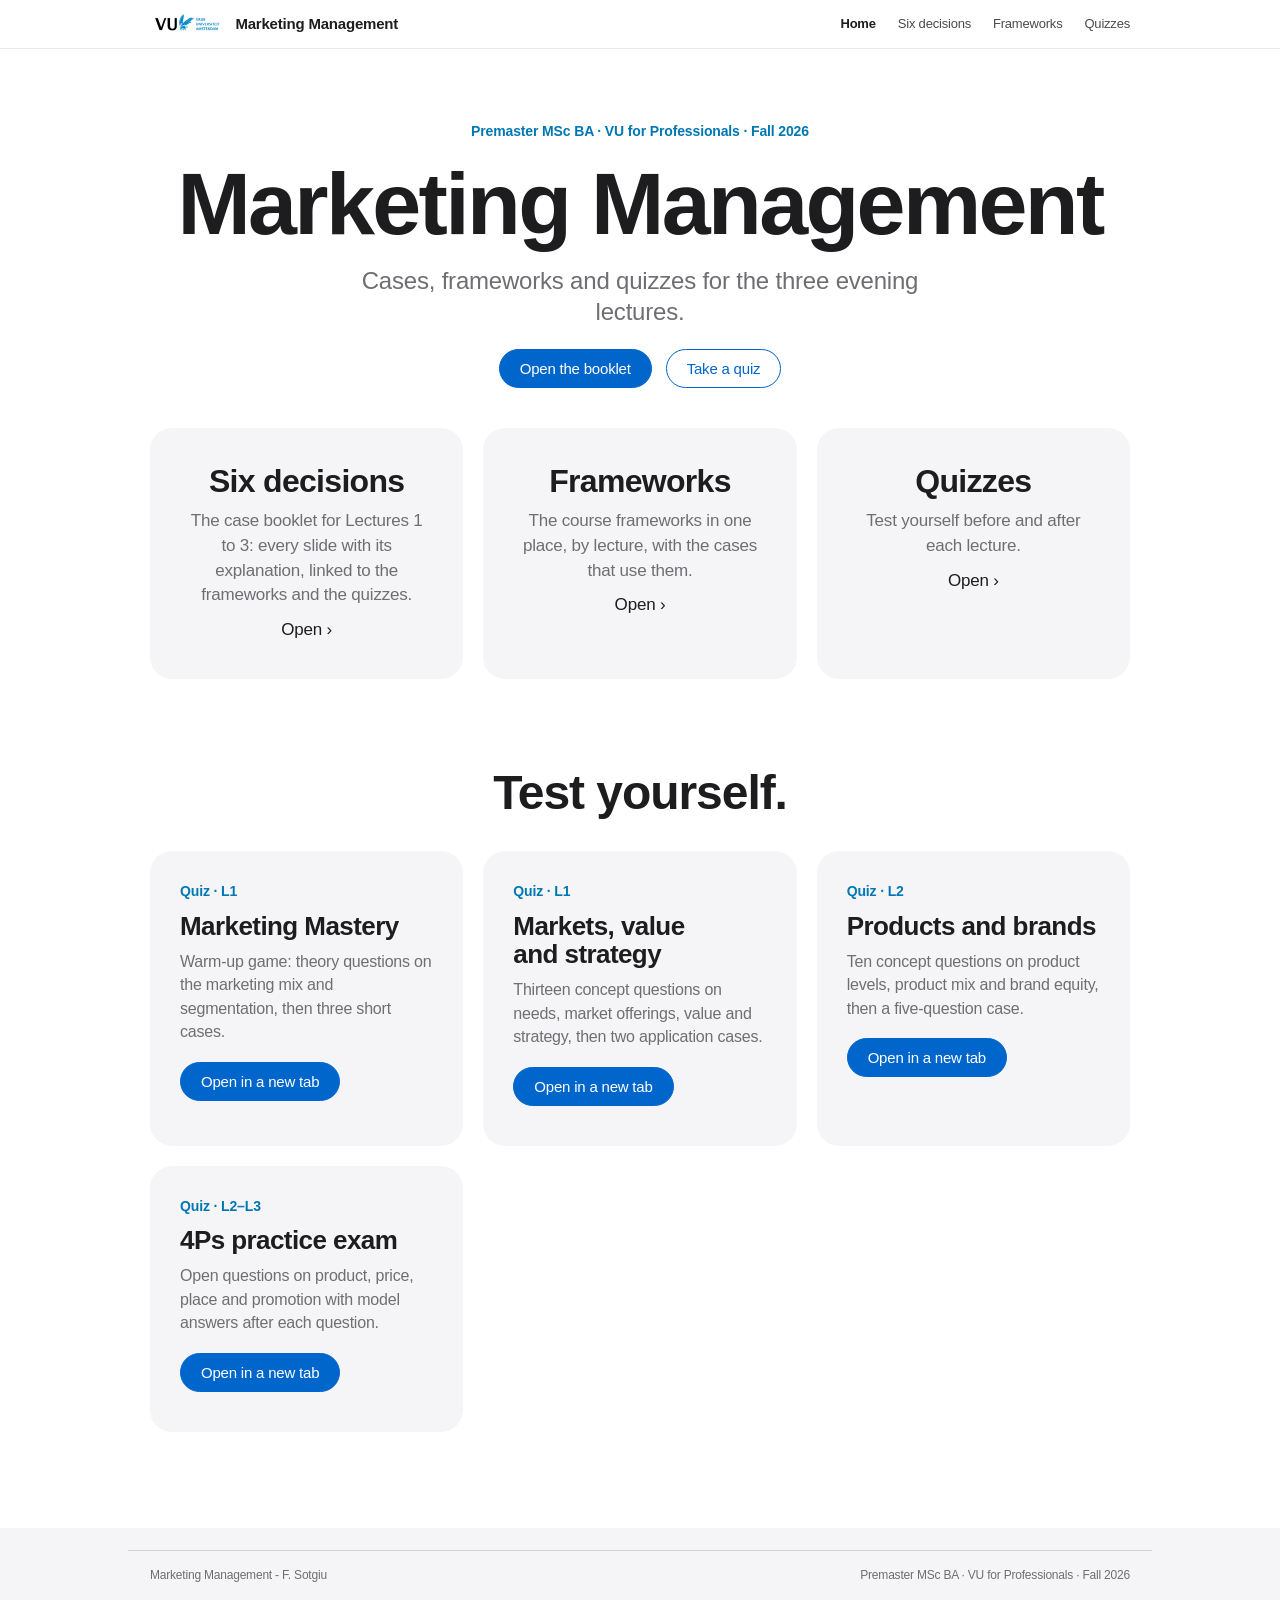
==== index.html @ 00190a72 "Add files via upload" ====
<!doctype html>
<html lang="en">
<head>
<title>Marketing Management</title>
<meta charset="utf-8">
<meta name="robots" content="noindex, nofollow">
<meta name="viewport" content="width=device-width, initial-scale=1, viewport-fit=cover">
<link rel="stylesheet" href="site.css">
</head>
<body>
<div id="site-header"></div>
<main class="wrap">
  <section class="home-hero">
    <span class="label" id="cohort"></span>
    <h1>Marketing Management</h1>
    <p>Cases, frameworks and quizzes for the three evening lectures.</p>
    <div class="home-cta">
      <a class="btn primary" href="six-decisions.html">Open the booklet</a>
      <a class="btn" href="quizzes.html">Take a quiz</a>
    </div>
  </section>
  <section class="page-list" id="page-list"></section>
  <section>
    <h2 class="section-title">Test yourself.</h2>
    <div class="quiz-grid" id="home-quizzes"></div>
  </section>
</main>
<div id="site-footer"></div>
<script src="site.js"></script>
<script>
  (function () {
    const S = window.SITE;
    document.getElementById("cohort").textContent = S.cohort;
    document.getElementById("page-list").innerHTML = S.pages.filter((p) => p.href !== "./").map((p) =>
      '<a class="page-link" href="' + p.href + '"><h2>' + S.esc(p.label) + '</h2><p>' + S.esc(p.desc) + '</p><span class="more">Open</span></a>').join("");
    document.getElementById("home-quizzes").innerHTML = S.quizzes.map((q) => S.quizCard(q)).join("");
  })();
</script>
</body>
</html>
---- site.css ----
/* Layout: product-page style. White ground, light grey tiles, large centred headlines in the system
   San Francisco face, pill buttons, a frosted top bar and a horizontal section bar for the booklet.
   Deliberately single theme (white), as requested. */
:root {
  --bg: #ffffff;
  --tile: #f5f5f7;
  --ink: #1d1d1f;
  --muted: #6e6e73;
  --line: #d2d2d7;
  --link: #0066cc;
  --vu: #0077b3;
  --on-vu: #ffffff;
  --note: #fff8e5;
  --note-ink: #6b4e00;
  --font: -apple-system, BlinkMacSystemFont, "SF Pro Text", "SF Pro Display", "Helvetica Neue", Helvetica, Arial, sans-serif;
  --mono: ui-monospace, "SF Mono", Menlo, monospace;
  --measure: 68ch;
  color-scheme: light;
}

* { box-sizing: border-box; }
html { scroll-behavior: smooth; scroll-padding-top: 108px; }
@media (prefers-reduced-motion: reduce) { html { scroll-behavior: auto; } }
body {
  margin: 0; background: var(--bg); color: var(--ink);
  font-family: var(--font); font-size: 17px; line-height: 1.47; letter-spacing: -0.012em;
  -webkit-font-smoothing: antialiased;
}
img { max-width: 100%; }
a { color: var(--link); text-decoration: none; }
a:hover { text-decoration: underline; }
:focus-visible { outline: 2px solid var(--link); outline-offset: 2px; border-radius: 4px; }
h1, h2, h3 { font-weight: 600; letter-spacing: -0.022em; line-height: 1.08; text-wrap: balance; margin: 0; }
.label { font-size: 14px; font-weight: 600; color: var(--muted); letter-spacing: -0.01em; }
.wrap { max-width: 1024px; margin: 0 auto; padding-inline: 22px; }

/* Global bar */
.site-header {
  position: sticky; top: env(safe-area-inset-top, 0px); z-index: 20;
  background: rgba(255, 255, 255, 0.8); backdrop-filter: saturate(180%) blur(20px); -webkit-backdrop-filter: saturate(180%) blur(20px);
  border-bottom: 1px solid rgba(0, 0, 0, 0.08);
}
.site-header .wrap { display: flex; align-items: center; gap: 24px; height: 48px; }
.brand { display: flex; align-items: center; gap: 10px; color: var(--ink); }
.brand:hover { text-decoration: none; }
.brand img { height: 22px; width: auto; }
.brand span { font-size: 15px; font-weight: 600; }
.site-nav { display: flex; gap: 22px; margin-left: auto; overflow-x: auto; }
.site-nav a { color: var(--ink); opacity: .8; font-size: 13px; white-space: nowrap; padding: 4px 0; }
.site-nav a:hover { opacity: 1; text-decoration: none; }
.site-nav a[aria-current="page"] { opacity: 1; font-weight: 600; }
@media (max-width: 640px) { .brand span { display: none; } .site-nav { gap: 16px; } }

/* Footer */
.site-footer { background: var(--tile); margin-top: 96px; padding-block: 22px 34px; color: var(--muted); font-size: 12px; }
.site-footer .wrap { display: flex; gap: 16px; justify-content: space-between; flex-wrap: wrap; border-top: 1px solid var(--line); padding-top: 16px; }

/* Page heads: centred, large */
.page-head, .bk-head, .home-hero { text-align: center; padding-block: 72px 40px; display: grid; justify-items: center; gap: 14px; }
.page-head h1, .bk-head h1 { font-size: clamp(40px, 7vw, 64px); }
.page-head p, .bk-head p { color: var(--muted); max-width: 640px; font-size: 21px; line-height: 1.38; margin: 0; }
.home-hero h1 { font-size: clamp(48px, 9vw, 88px); letter-spacing: -0.03em; }
.home-hero p { color: var(--muted); max-width: 640px; font-size: 24px; line-height: 1.3; margin: 0; }
.home-hero .label { color: var(--vu); }

/* Buttons: pills */
.btn {
  display: inline-flex; align-items: center; justify-content: center; gap: 6px;
  font: 400 15px/1 var(--font); padding: 11px 20px; border-radius: 980px;
  border: 1px solid var(--link); background: transparent; color: var(--link); cursor: pointer;
}
.btn:hover { text-decoration: none; background: rgba(0, 102, 204, 0.06); }
.btn.primary { background: var(--link); color: #fff; }
.btn.primary:hover { background: #0077ed; }
.more { font-size: 17px; }
.more::after { content: " ›"; }

/* Citations */
sup.cite { font-size: .68em; line-height: 0; margin-left: 1px; }
sup.cite a { font-family: var(--mono); }
.sources { max-width: var(--measure); margin: 64px auto 0; }
.sources h2 { font-size: 24px; }
.sources ol { padding-left: 1.4em; margin: 14px 0 0; display: grid; gap: 8px; font-size: 14px; color: var(--muted); }
.sources li:target { color: var(--ink); background: #e8f2fc; border-radius: 6px; }

/* Tiles */
.tile { background: var(--tile); border-radius: 22px; padding: 32px; min-width: 0; display: grid; gap: 10px; align-content: start; }
.quiz-grid { display: grid; grid-template-columns: repeat(auto-fit, minmax(270px, 1fr)); gap: 20px; }
.quiz-card { background: var(--tile); border-radius: 22px; padding: 30px; display: grid; gap: 10px; align-content: start; min-width: 0; }
.quiz-card .label { color: var(--vu); }
.quiz-card h3 { font-size: 26px; }
.quiz-card p { margin: 0; color: var(--muted); font-size: 16px; }
.quiz-card .actions { display: flex; gap: 10px; flex-wrap: wrap; margin-top: 8px; }
.quiz-frame { width: 100%; height: 760px; border: 0; border-radius: 14px; background: #fff; margin-top: 12px; box-shadow: 0 0 0 1px var(--line); }
.embed-note { font-size: 14px; color: var(--muted); }

/* Home */
.home-cta { display: flex; gap: 14px; flex-wrap: wrap; justify-content: center; margin-top: 8px; }
.page-list { display: grid; grid-template-columns: repeat(auto-fit, minmax(280px, 1fr)); gap: 20px; }
.page-link { background: var(--tile); border-radius: 22px; padding: 36px 32px; display: grid; gap: 10px; align-content: start; color: var(--ink); min-width: 0; text-align: center; justify-items: center; }
.page-link:hover { text-decoration: none; }
.page-link:hover .more { text-decoration: underline; }
.page-link h2 { font-size: 32px; }
.page-link p { margin: 0; color: var(--muted); }
.section-title { text-align: center; font-size: clamp(32px, 5vw, 48px); margin: 88px 0 32px; }

/* Frameworks page */
.fw-lecture { margin-top: 56px; }
.fw-lecture > h2 { font-size: 32px; text-align: center; margin-bottom: 24px; }
.fw-list { display: grid; grid-template-columns: repeat(auto-fit, minmax(300px, 1fr)); gap: 20px; }
.fw-item { background: var(--tile); border-radius: 22px; padding: 30px; display: grid; gap: 10px; align-content: start; min-width: 0; scroll-margin-top: 80px; }
.fw-item:target { box-shadow: 0 0 0 2px var(--link); }
.fw-item .label { color: var(--vu); }
.fw-item h3 { font-size: 24px; }
.fw-item p { margin: 0; }
.fw-meta { display: flex; gap: 14px; flex-wrap: wrap; font-size: 14px; color: var(--muted); margin-top: 6px; }

/* ---------- Booklet ---------- */
.booklet { display: block; }
.toc {
  position: sticky; top: calc(48px + env(safe-area-inset-top, 0px)); z-index: 15;
  background: rgba(255, 255, 255, 0.86); backdrop-filter: saturate(180%) blur(20px); -webkit-backdrop-filter: saturate(180%) blur(20px);
  border-bottom: 1px solid rgba(0, 0, 0, 0.08);
}
.toc .wrap { display: flex; align-items: center; gap: 16px; height: 52px; }
.toc .toc-title { font-size: 19px; font-weight: 600; white-space: nowrap; }
.toc ol { list-style: none; margin: 0 0 0 auto; padding: 0; display: flex; gap: 4px; overflow-x: auto; scrollbar-width: none; }
.toc ol::-webkit-scrollbar { display: none; }
.toc ol a { display: block; white-space: nowrap; font-size: 13px; color: var(--ink); opacity: .8; padding: 6px 12px; border-radius: 980px; }
.toc ol a .n { display: none; }
.toc ol a:hover { opacity: 1; text-decoration: none; background: var(--tile); }
.toc ol a.active { opacity: 1; background: var(--ink); color: #fff; }
@media (max-width: 760px) { .toc .toc-title { display: none; } .toc ol { margin-left: 0; } }

.bk-actions { display: flex; gap: 14px; flex-wrap: wrap; justify-content: center; margin-top: 10px; }
.part { padding-top: 64px; }
.part-head { text-align: center; display: grid; gap: 8px; justify-items: center; margin-bottom: 12px; }
.part-head .label { color: var(--vu); }
.part-head h2 { font-size: clamp(34px, 5.4vw, 56px); }

.slide-block { display: grid; gap: 22px; justify-items: center; padding-block: 44px; }
.slide-no { width: 100%; max-width: 900px; display: flex; justify-content: space-between; align-items: center; }
.slide-no a { color: var(--muted); }
.speech { max-width: var(--measure); width: 100%; font-size: 19px; line-height: 1.55; margin: 0; color: #333336; }
.speech p { margin: 0; }

/* The slide frame: a projected VU slide */
.slide {
  --s-blue: #0077b3; --s-ink: #1d1d1f; --s-muted: #6e6e73;
  container-type: inline-size; position: relative; width: 100%; max-width: 900px; aspect-ratio: 16 / 9;
  background: #fff; color: var(--s-ink); border-radius: 18px; overflow: hidden;
  box-shadow: 0 0 0 1px rgba(0,0,0,.06), 0 20px 50px -20px rgba(0,0,0,.25);
}
.slide .s-inner { position: absolute; inset: 8cqw 6cqw 7cqw; display: flex; flex-direction: column; gap: 3cqw; min-width: 0; }
.slide .s-logo { position: absolute; top: 2.6cqw; left: 6cqw; height: 3.4cqw; width: auto; }
.slide .s-foot { position: absolute; left: 6cqw; right: 6cqw; bottom: 2.4cqw; display: flex; gap: 3cqw; font-size: 1.4cqw; color: var(--s-muted); }
.slide .s-foot span:last-child { margin-left: auto; }
.slide h3 { font-weight: 700; font-size: 3.8cqw; color: var(--s-ink); letter-spacing: -0.02em; }
.slide ul { margin: 0; padding-left: 3cqw; display: grid; gap: 1.6cqw; font-size: 2.8cqw; line-height: 1.3; }
.slide ul li::marker { color: var(--s-blue); }
.slide.k-quote, .slide.k-cover { background: var(--s-blue); color: #fff; }
.slide.k-quote .s-inner, .slide.k-cover .s-inner { justify-content: center; gap: 1.6cqw; }
.slide.k-quote .q-head { font-size: 5.2cqw; font-weight: 700; line-height: 1.08; letter-spacing: -0.025em; }
.slide.k-quote .q-line { font-size: 3.2cqw; line-height: 1.3; }
.slide.k-quote .q-line.big { font-size: 4.6cqw; font-weight: 600; letter-spacing: -0.02em; }
.slide.k-cover .c-title { font-size: 7.4cqw; line-height: 1.02; font-weight: 700; letter-spacing: -0.03em; }
.slide.k-cover .c-sub { font-size: 2.4cqw; line-height: 1.45; opacity: .9; white-space: pre-line; }
.slide.k-cover .s-logo, .slide.k-quote .s-logo { background: #fff; padding: .4cqw .8cqw; border-radius: .6cqw; height: 4cqw; }
.slide .cols { display: grid; grid-template-columns: repeat(3, minmax(0, 1fr)); gap: 3cqw; }
.slide .col h4 { margin: 0 0 1cqw; font-size: 2.7cqw; color: var(--s-blue); font-weight: 600; line-height: 1.2; }
.slide .col h4 a { color: inherit; }
.slide .col h4 a:hover { text-decoration: underline; }
.slide .col h4 .lec { display: block; font-size: 1.6cqw; font-weight: 600; color: var(--s-muted); margin-bottom: .3cqw; }
.slide .col p { margin: 0; font-size: 2.2cqw; line-height: 1.35; }
.slide.has-side .s-inner { right: 44cqw; }
.slide .s-side { position: absolute; top: 8cqw; right: 6cqw; bottom: 7cqw; width: 35cqw; object-fit: cover; border-radius: 1cqw; }
.slide .s-full { position: absolute; inset: 0; width: 100%; height: 100%; object-fit: contain; background: #fff; }

/* Case extras */
.case-extra { display: grid; grid-template-columns: repeat(auto-fit, minmax(280px, 1fr)); gap: 20px; padding-block: 8px 24px; }
.extra { background: var(--tile); border-radius: 22px; padding: 30px; display: grid; gap: 10px; align-content: start; min-width: 0; }
.extra .label { color: var(--vu); }
.extra p { margin: 0; font-size: 16px; }
.case-nav { display: flex; justify-content: space-between; gap: 12px; flex-wrap: wrap; font-size: 17px; padding-block: 8px 24px; border-bottom: 1px solid var(--line); }

/* Edit mode */
.edit-bar { display: none; position: fixed; left: 0; right: 0; bottom: 0; z-index: 30; background: rgba(29,29,31,.92); backdrop-filter: blur(20px); -webkit-backdrop-filter: blur(20px); color: #f5f5f7; padding: 12px 22px calc(12px + env(safe-area-inset-bottom, 0px)); }
.edit-bar .wrap { display: flex; gap: 10px; align-items: center; flex-wrap: wrap; }
.edit-bar .btn { color: #f5f5f7; border-color: rgba(245,245,247,.45); }
.edit-bar .btn:hover { background: rgba(255,255,255,.08); }
.edit-bar .status { font-size: 13px; opacity: .8; margin-right: auto; }
body.editing .edit-bar { display: block; }
body.editing [data-edit] { outline: 1px dashed rgba(0,102,204,.6); outline-offset: 2px; cursor: text; }
body.editing .slide.k-quote [data-edit], body.editing .slide.k-cover [data-edit] { outline-color: rgba(255,255,255,.75); }
.img-tools { display: none; gap: 8px; flex-wrap: wrap; align-items: center; background: var(--note); color: var(--note-ink); padding: 12px 14px; border-radius: 14px; font-size: 14px; width: 100%; max-width: 900px; }
body.editing .img-tools { display: flex; }
.img-tools .btn { padding: 8px 14px; font-size: 14px; }
.img-tools input[type="text"] { flex: 1 1 220px; min-width: 0; font: 14px var(--mono); padding: 8px 10px; border: 1px solid var(--line); border-radius: 10px; background: #fff; color: var(--ink); }
.img-tools select { font: 14px var(--font); padding: 7px 8px; border-radius: 10px; border: 1px solid var(--line); background: #fff; color: var(--ink); }
.img-tools label.btn input { display: none; }
body.editing { padding-bottom: 76px; }

.panel { position: fixed; inset: 0; z-index: 40; background: rgba(0,0,0,.4); display: grid; place-items: center; padding: 16px; }
.panel[hidden] { display: none !important; }
.panel-card { background: #fff; color: var(--ink); border-radius: 22px; width: min(760px, 100%); max-height: 90vh; overflow: auto; padding: 32px; display: grid; gap: 14px; box-shadow: 0 30px 80px -20px rgba(0,0,0,.4); }
.panel-card h2 { font-size: 28px; }
.panel-card p { margin: 0; color: var(--muted); }
.panel-card textarea { width: 100%; min-height: 260px; font: 12.5px/1.45 var(--mono); padding: 12px; border: 1px solid var(--line); border-radius: 12px; background: var(--tile); color: var(--ink); }
.panel-card .actions { display: flex; gap: 10px; flex-wrap: wrap; justify-content: flex-end; }
.note-box { background: var(--note); color: var(--note-ink); border-radius: 12px; padding: 12px 14px; font-size: 14px; }
@media (max-width: 640px) { .speech { font-size: 17px; } .slide { border-radius: 12px; } .slide-block { padding-block: 28px; } }
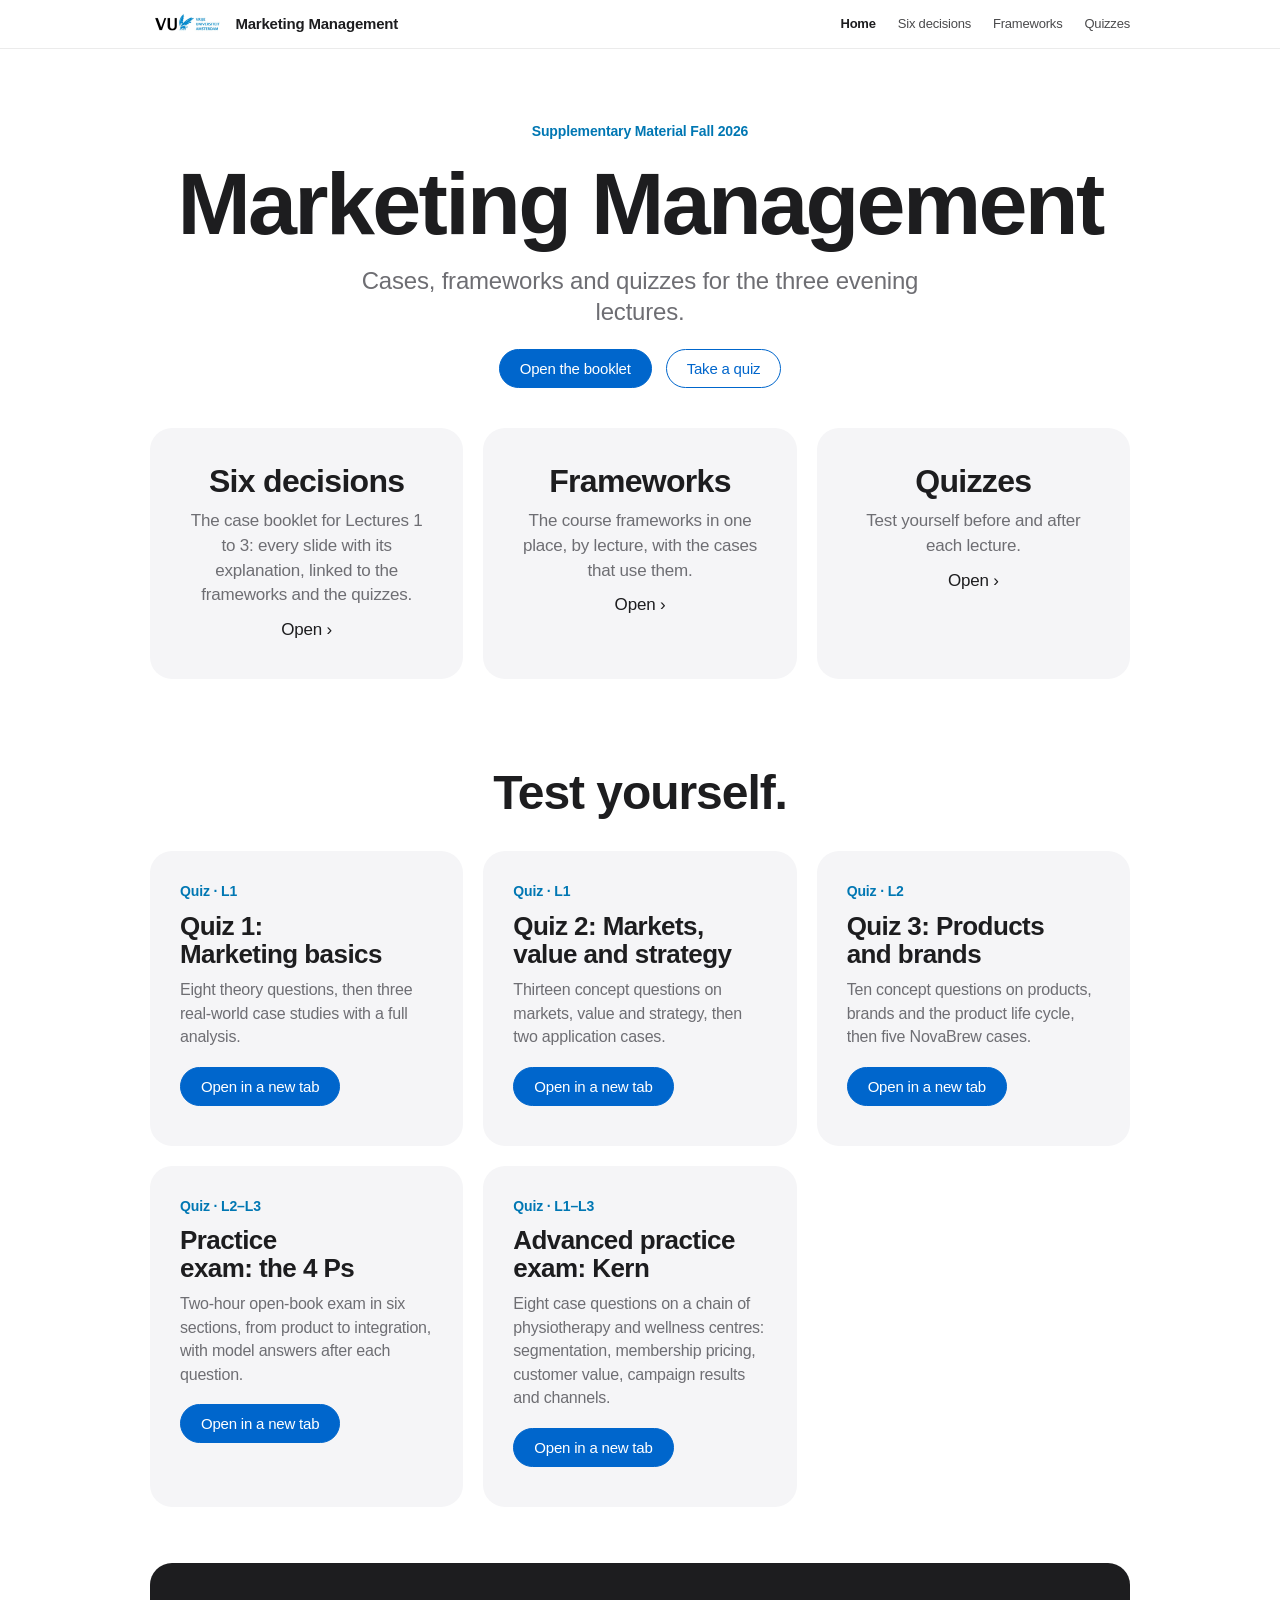
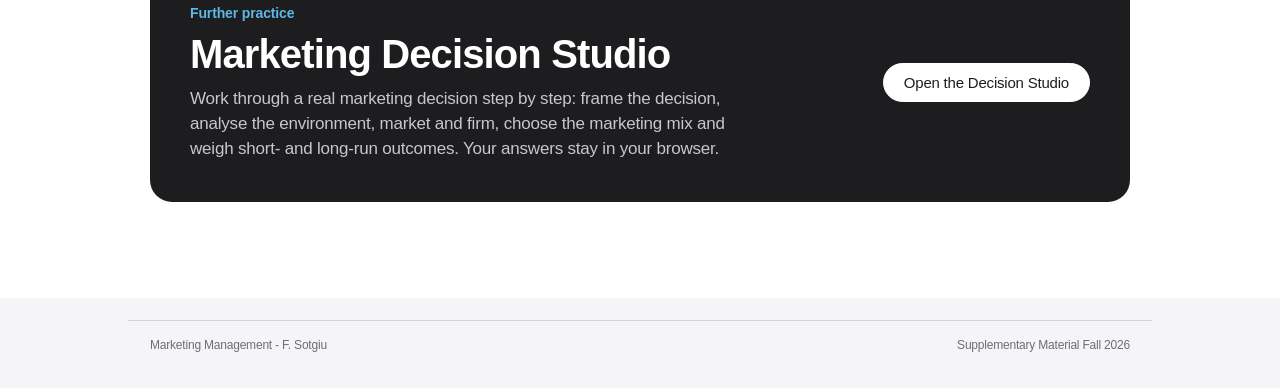
==== commit 05d4145c: "Add files via upload" ====
--- a/index.html
+++ b/index.html
@@ -23,6 +23,7 @@
   <section>
     <h2 class="section-title">Test yourself.</h2>
     <div class="quiz-grid" id="home-quizzes"></div>
+    <div id="home-practice"></div>
   </section>
 </main>
 <div id="site-footer"></div>
@@ -34,6 +35,7 @@
     document.getElementById("page-list").innerHTML = S.pages.filter((p) => p.href !== "./").map((p) =>
       '<a class="page-link" href="' + p.href + '"><h2>' + S.esc(p.label) + '</h2><p>' + S.esc(p.desc) + '</p><span class="more">Open</span></a>').join("");
     document.getElementById("home-quizzes").innerHTML = S.quizzes.map((q) => S.quizCard(q)).join("");
+    document.getElementById("home-practice").innerHTML = S.practiceBox();
   })();
 </script>
 </body>
--- a/site.css
+++ b/site.css
@@ -209,3 +209,13 @@
 .panel-card .actions { display: flex; gap: 10px; flex-wrap: wrap; justify-content: flex-end; }
 .note-box { background: var(--note); color: var(--note-ink); border-radius: 12px; padding: 12px 14px; font-size: 14px; }
 @media (max-width: 640px) { .speech { font-size: 17px; } .slide { border-radius: 12px; } .slide-block { padding-block: 28px; } }
+
+/* Further practice box */
+.practice-box { margin: 56px 0 0; background: var(--ink); color: #f5f5f7; border-radius: 22px; padding: 40px; display: flex; gap: 28px; align-items: center; justify-content: space-between; flex-wrap: wrap; }
+.practice-box .practice-text { flex: 1 1 380px; min-width: 0; display: grid; gap: 10px; }
+.practice-box .label { color: #5bb8e8; }
+.practice-box h2 { font-size: clamp(28px, 4vw, 40px); color: #fff; }
+.practice-box p { margin: 0; color: #c7c7cc; max-width: 60ch; }
+.practice-box .btn.primary { background: #fff; color: var(--ink); border-color: #fff; flex: 0 0 auto; }
+.practice-box .btn.primary:hover { background: #e8e8ed; }
+@media (max-width: 640px) { .practice-box { padding: 28px; } }
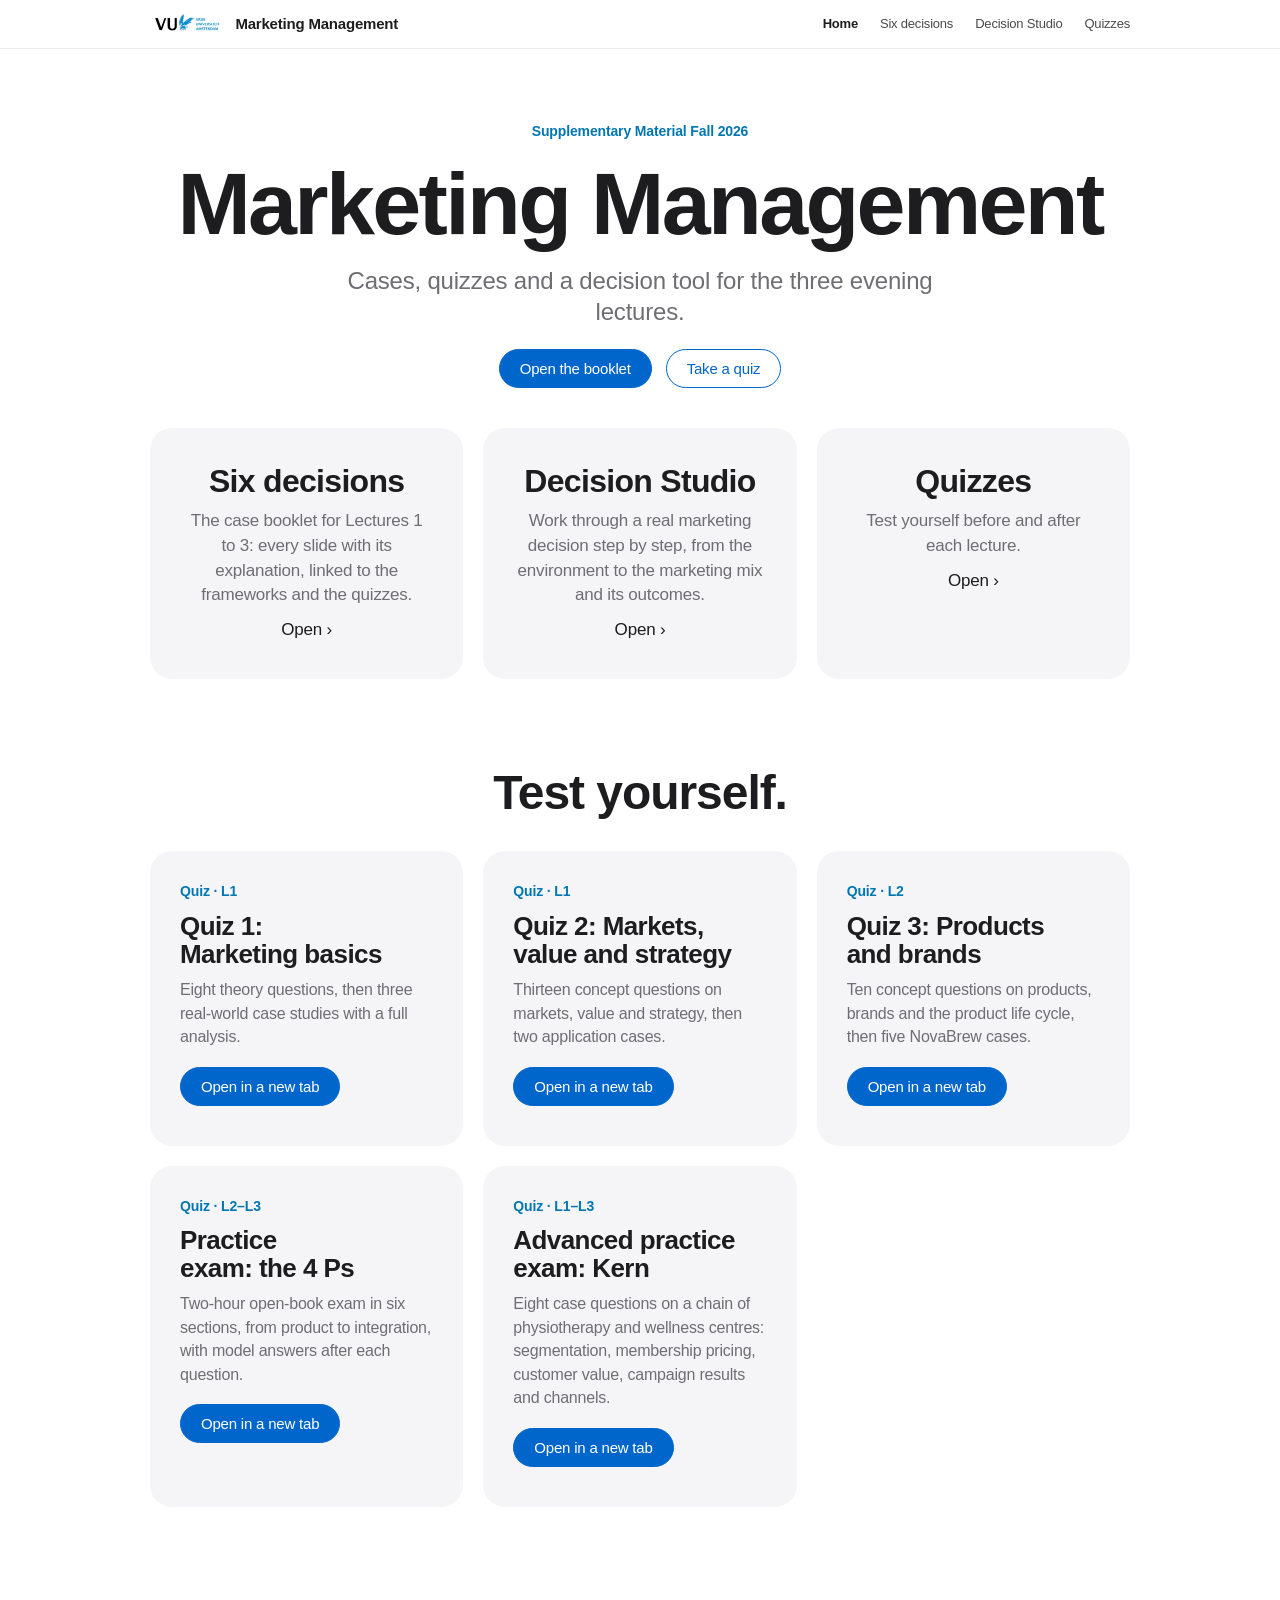
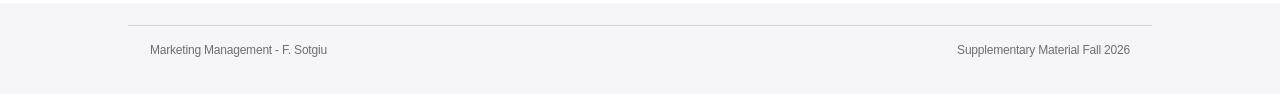
==== commit c5990f56: "Add files via upload" ====
--- a/index.html
+++ b/index.html
@@ -13,7 +13,7 @@
   <section class="home-hero">
     <span class="label" id="cohort"></span>
     <h1>Marketing Management</h1>
-    <p>Cases, frameworks and quizzes for the three evening lectures.</p>
+    <p>Cases, quizzes and a decision tool for the three evening lectures.</p>
     <div class="home-cta">
       <a class="btn primary" href="six-decisions.html">Open the booklet</a>
       <a class="btn" href="quizzes.html">Take a quiz</a>
@@ -23,7 +23,6 @@
   <section>
     <h2 class="section-title">Test yourself.</h2>
     <div class="quiz-grid" id="home-quizzes"></div>
-    <div id="home-practice"></div>
   </section>
 </main>
 <div id="site-footer"></div>
@@ -33,9 +32,8 @@
     const S = window.SITE;
     document.getElementById("cohort").textContent = S.cohort;
     document.getElementById("page-list").innerHTML = S.pages.filter((p) => p.href !== "./").map((p) =>
-      '<a class="page-link" href="' + p.href + '"><h2>' + S.esc(p.label) + '</h2><p>' + S.esc(p.desc) + '</p><span class="more">Open</span></a>').join("");
+      '<a class="page-link" href="' + p.href + '"' + (p.external ? ' target="_blank" rel="noopener"' : '') + '><h2>' + S.esc(p.label) + '</h2><p>' + S.esc(p.desc) + '</p><span class="more">Open</span></a>').join("");
     document.getElementById("home-quizzes").innerHTML = S.quizzes.map((q) => S.quizCard(q)).join("");
-    document.getElementById("home-practice").innerHTML = S.practiceBox();
   })();
 </script>
 </body>
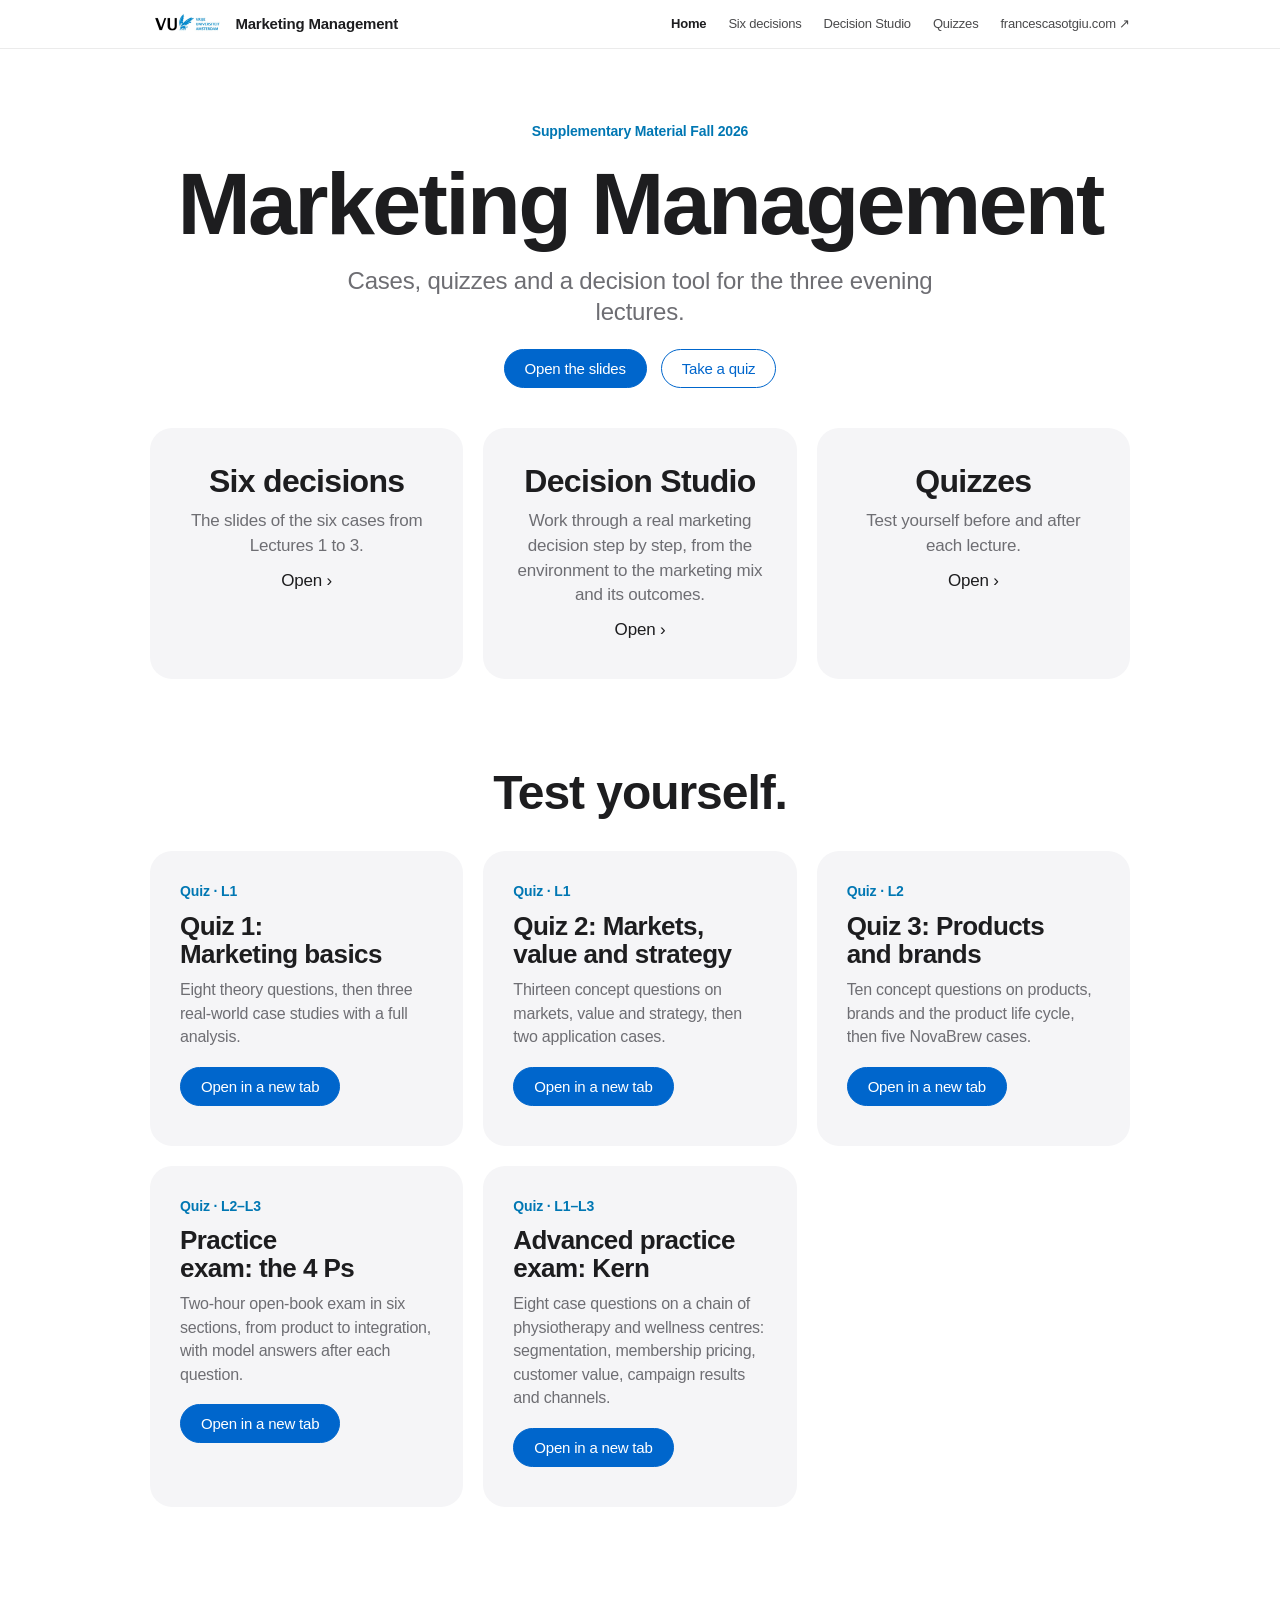
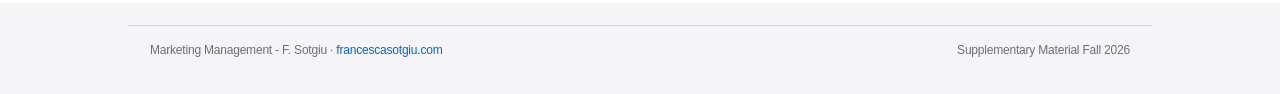
==== commit c0e2369d: "Add files via upload" ====
--- a/index.html
+++ b/index.html
@@ -15,7 +15,7 @@
     <h1>Marketing Management</h1>
     <p>Cases, quizzes and a decision tool for the three evening lectures.</p>
     <div class="home-cta">
-      <a class="btn primary" href="six-decisions.html">Open the booklet</a>
+      <a class="btn primary" href="six-decisions.html">Open the slides</a>
       <a class="btn" href="quizzes.html">Take a quiz</a>
     </div>
   </section>
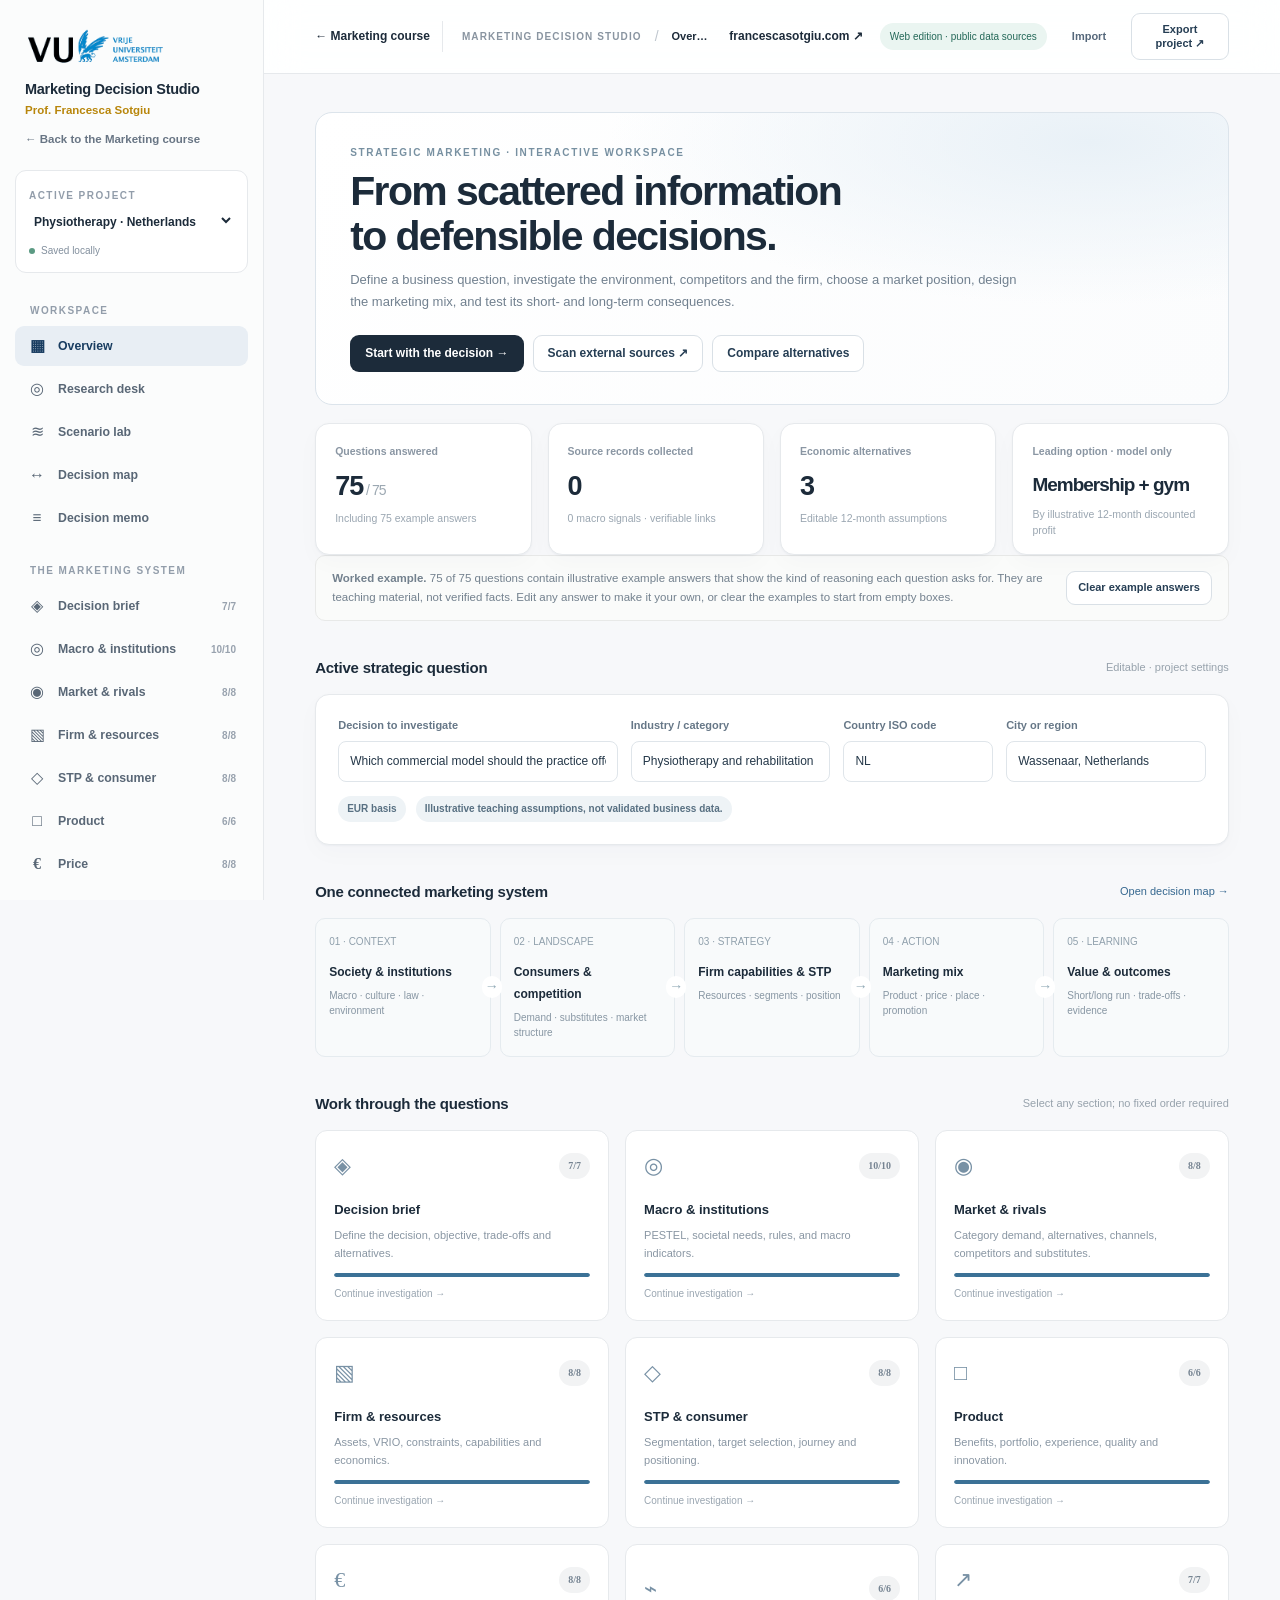
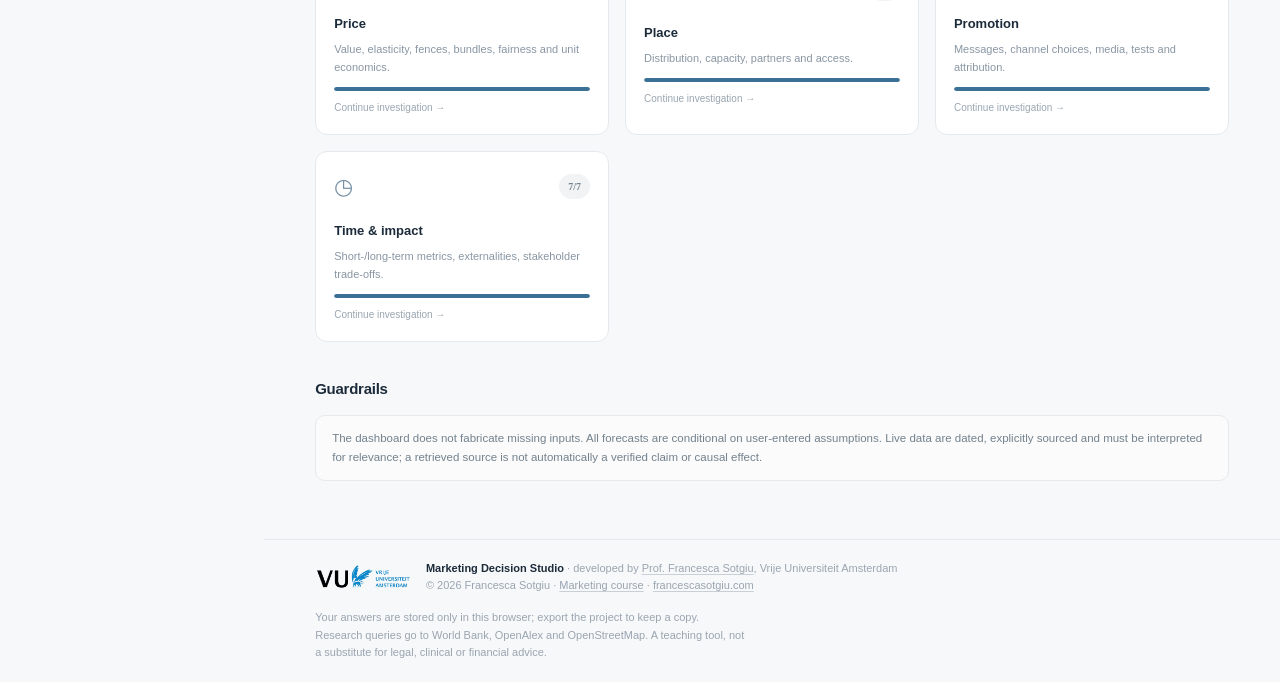
==== commit 4262e3dd: "Add files via upload" ====
--- a/index.html
+++ b/index.html
@@ -1,40 +1,742 @@
 <!doctype html>
 <html lang="en">
 <head>
-<title>Marketing Management</title>
-<meta charset="utf-8">
-<meta name="robots" content="noindex, nofollow">
-<meta name="viewport" content="width=device-width, initial-scale=1, viewport-fit=cover">
-<link rel="stylesheet" href="site.css">
+  <meta charset="utf-8" />
+  <meta name="viewport" content="width=device-width, initial-scale=1" />
+  <meta name="color-scheme" content="light" />
+  <title>Marketing Decision Studio · Prof. Francesca Sotgiu</title>
+  <meta name="description" content="An interactive marketing decision workspace by Prof. Francesca Sotgiu (Vrije Universiteit Amsterdam): from evidence to strategic choices, the marketing mix and short- and long-run outcomes." />
+  <meta name="author" content="Prof. Francesca Sotgiu" />
+  <!-- Remove the next line when the tool is announced, so search engines can list it -->
+  <meta name="robots" content="noindex" />
+  <meta property="og:title" content="Marketing Decision Studio · Prof. Francesca Sotgiu" />
+  <meta property="og:description" content="Evidence → strategy → marketing mix → outcomes. An interactive teaching workspace from Vrije Universiteit Amsterdam." />
+  <meta property="og:type" content="website" />
+  <link rel="icon" href="data:image/svg+xml,%3Csvg xmlns='http://www.w3.org/2000/svg' viewBox='0 0 40 40'%3E%3Crect width='40' height='40' rx='10' fill='%231c2b3a'/%3E%3Ctext x='20' y='29' text-anchor='middle' font-size='23' font-family='Arial' fill='white'%3EM%3C/text%3E%3C/svg%3E" />
+  <style>
+:root{--ink:#1c2b3a;--soft:#687584;--muted:#8b97a2;--edge:#e6e9ec;--surface:#fff;--paper:#f7f8fa;--nav:#f8f9fa;--dark:#1c2b3a;--blue:#315b86;--lightblue:#eaf1f8;--green:#246858;--ltgreen:#eaf5f1;--amber:#a06a2a;--ltamber:#fff5e6;--red:#994947;--ltred:#fff0ec;--shadow:0 1px 2px rgba(25,49,73,.04),0 8px 25px rgba(25,49,73,.025)}
+*{box-sizing:border-box}html{scroll-behavior:smooth}body{margin:0;background:var(--paper);color:var(--ink);font-family:Inter,-apple-system,BlinkMacSystemFont,"Segoe UI",Arial,sans-serif;font-size:14px;line-height:1.55}button,input,select,textarea{font:inherit}button{cursor:pointer}button:disabled{opacity:.45;cursor:not-allowed}a{color:var(--blue)}.shell{display:grid;grid-template-columns:264px minmax(0,1fr);min-height:100vh}.sidebar{background:#fbfcfc;border-right:1px solid var(--edge);height:100vh;overflow-y:auto;position:sticky;top:0;padding:24px 15px 20px;display:flex;flex-direction:column;z-index:8}.wordmark{display:flex;gap:11px;align-items:center;padding:2px 10px 25px}.mark{background:var(--dark);color:#fff;width:39px;height:39px;border-radius:10px;display:flex;align-items:center;justify-content:center;font-size:20px;font-weight:720;letter-spacing:-2px}.mark span{color:#7da5ca}.wordmark strong{display:block;font-size:15px;letter-spacing:-.35px}.wordmark small{font-weight:650;color:#9aa5b2;font-size:9px;letter-spacing:1.65px;display:block;margin-top:-1px}.aside-project{border:1px solid var(--edge);border-radius:11px;padding:13px;background:white;margin-bottom:20px}.eyebrow,.menu-head{font-size:10px;letter-spacing:1.45px;color:#929daa;font-weight:760}.aside-project select{display:block;width:100%;border:none;background:transparent;font-size:12px;font-weight:640;padding:8px 1px 4px;color:var(--ink);cursor:pointer}.save-indicator{display:flex;gap:6px;align-items:center;color:#83909e;font-size:10px;margin-top:9px}.save-dot{height:6px;width:6px;background:#5b9a83;border-radius:50%}.menu-head{padding:10px 15px 8px}.nav-list{display:flex;flex-direction:column;gap:3px;margin-bottom:15px}.nav-item{border:0;text-align:left;background:transparent;width:100%;border-radius:9px;color:#596776;display:flex;align-items:center;gap:11px;padding:10px 12px;font-size:12.3px;font-weight:560;transition:background .15s}.nav-item:hover{background:#eff2f5;color:#192f44}.nav-item.active{background:#e8eef4;color:#193d61;font-weight:720}.nav-icon{width:20px;height:20px;border-radius:6px;display:flex;justify-content:center;align-items:center;font-size:16px;flex:none;font-family:Georgia,serif}.nav-count{margin-left:auto;color:#98a2ae;font-size:10px;font-variant-numeric:tabular-nums}.aside-bottom{margin-top:auto;padding:15px 10px 2px}.aside-bottom p{font-size:10.5px;line-height:1.65;color:#929daa;margin:10px 0 0}.progress-head{display:flex;justify-content:space-between;font-size:11px;margin-bottom:9px}.progress-head span{color:#697788}.track{height:5px;border-radius:99px;background:#e8eef3;overflow:hidden}.fill{height:100%;border-radius:99px;background:#3b7196;width:0%;transition:width .25s}.main{min-width:0;display:flex;flex-direction:column}.topbar{height:74px;flex:none;background:rgba(255,255,255,.88);border-bottom:1px solid var(--edge);display:flex;align-items:center;justify-content:space-between;padding:0 clamp(24px,4vw,62px);gap:15px;position:sticky;top:0;z-index:5;backdrop-filter:blur(18px)}.topbar-left,.topbar-actions{display:flex;align-items:center;gap:13px;min-width:0}.crumb{font-size:10px;color:#8995a1;letter-spacing:1.1px;font-weight:750;white-space:nowrap}.crumb-sep{color:#bec6ce}.crumb-current{font-size:11px;font-weight:700;white-space:nowrap;overflow:hidden;text-overflow:ellipsis}.api-state{font-size:10px;color:var(--green);background:var(--ltgreen);border-radius:30px;padding:6px 10px;white-space:nowrap}.api-state.error{color:var(--amber);background:var(--ltamber)}.btn{border:1px solid transparent;background:var(--dark);color:#fff;border-radius:9px;padding:10px 14px;font-size:12px;font-weight:680;line-height:1.25;transition:transform .15s,background .15s}.btn:hover{transform:translateY(-1px);background:#284760}.btn-small{padding:9px 11px;font-size:11px}.btn-ghost{background:none;color:#55687b}.btn-ghost:hover{background:#f0f3f5}.btn-secondary{background:white;color:#263e54;border:1px solid #d9e0e6}.btn-secondary:hover{background:#eff3f6}.btn-blue{background:#375f80}.btn-tiny{font-size:10.5px;padding:7px 9px}.icon-button{border:none;background:transparent;color:#607284;padding:6px}.mobile-menu{display:none}.content{max-width:1380px;width:100%;margin:0 auto;padding:38px clamp(24px,4vw,62px) 58px;flex:1}.page-head{display:flex;justify-content:space-between;align-items:flex-end;gap:28px;margin-bottom:24px}.overline{display:block;font-size:10px;text-transform:uppercase;color:#7790a1;font-weight:770;letter-spacing:1.65px;margin-bottom:8px}.page-head h1,.hero h1{font-size:clamp(29px,3.2vw,43px);letter-spacing:-1.6px;line-height:1.1;font-weight:670;margin:0 0 10px}.page-head p,.lead{max-width:775px;font-size:13px;color:#71808f;line-height:1.7;margin:0}.head-actions{display:flex;align-items:center;gap:9px;flex:none}.grid{display:grid;gap:16px}.cols-2{grid-template-columns:repeat(2,minmax(0,1fr))}.cols-3{grid-template-columns:repeat(3,minmax(0,1fr))}.cols-4{grid-template-columns:repeat(4,minmax(0,1fr))}.card{background:#fff;border:1px solid var(--edge);border-radius:14px;box-shadow:var(--shadow);min-width:0}.card-pad{padding:22px}.card-top{display:flex;justify-content:space-between;align-items:center;gap:14px}.card h2,.card h3{margin:0;color:#263848}.card h2{font-size:16px;letter-spacing:-.4px;font-weight:700}.card h3{font-size:13px;letter-spacing:-.15px}.card p{margin:8px 0 0;font-size:12px;color:#778492;line-height:1.65}.hero{padding:32px 34px;border:1px solid #dce4eb;border-radius:17px;background:radial-gradient(ellipse at 85% 10%,#e9f1f7 0,transparent 44%),linear-gradient(125deg,#fff,#fbfcfd);margin-bottom:18px;position:relative;overflow:hidden}.hero h1{max-width:750px}.hero .lead{max-width:680px}.hero-actions{display:flex;gap:9px;margin-top:22px;flex-wrap:wrap}.pill{display:inline-flex;gap:6px;align-items:center;font-size:10px;font-weight:660;color:#587082;border-radius:99px;background:#eef3f6;padding:5px 9px}.pill.ok{background:var(--ltgreen);color:var(--green)}.pill.warn{background:var(--ltamber);color:var(--amber)}.pill.muted{background:#f2f3f4;color:#768492}.pill.red{background:var(--ltred);color:var(--red)}.metric{padding:19px 19px 16px;min-height:117px}.metric .label{color:#8a96a3;font-size:10.5px;display:block;margin-bottom:13px;font-weight:620}.metric .value{display:block;font-size:27px;line-height:1.1;letter-spacing:-1px;font-weight:680;font-variant-numeric:tabular-nums}.metric .sub{display:block;font-size:10.5px;color:#9aa6b1;margin-top:8px}.section-title{margin:35px 0 15px;display:flex;align-items:center;justify-content:space-between;gap:10px}.section-title h2{margin:0;font-size:15px;letter-spacing:-.25px}.section-title span{font-size:11px;color:#97a2ac}.module-card{background:white;border:1px solid var(--edge);border-radius:12px;text-align:left;padding:18px;transition:transform .15s,border-color .15s;width:100%;color:inherit}.module-card:hover{transform:translateY(-2px);border-color:#bfd0de}.module-card .mi{display:flex;justify-content:space-between;align-items:center;color:#7891a5;font-family:Georgia,serif;font-size:22px;margin-bottom:17px}.module-card strong{font-size:13px;display:block}.module-card p{font-size:11px;color:#8996a3;line-height:1.6;margin:7px 0 11px}.module-card .track{height:4px}.module-card .caption{font-size:10px;color:#9aa6b1;margin-top:9px}.rule-flow{display:grid;grid-template-columns:repeat(5,minmax(0,1fr));gap:9px}.flow-cell{background:#f8fafb;border:1px solid #e5ebef;border-radius:10px;padding:15px 13px;position:relative;min-height:115px}.flow-cell:after{content:'→';position:absolute;right:-12px;top:42%;z-index:2;color:#91a9b6;background:white;border-radius:99px;padding:0 3px}.flow-cell:last-child:after{display:none}.flow-cell .fnum{font-size:10px;color:#90a0ac;display:block;margin-bottom:12px}.flow-cell strong{font-size:12px}.flow-cell span:last-child{font-size:10px;color:#8796a3;display:block;margin-top:5px}.notice{border:1px solid #e8e9e8;background:#fafbfa;padding:13px 16px;border-radius:10px;font-size:11.5px;line-height:1.65;color:#73818e}.notice.warn{border-color:#f0e0c5;background:#fffcf7;color:#936b36}.notice.ok{border-color:#d8e9e0;background:#f9fdfa;color:#427360}.field{display:flex;flex-direction:column;gap:7px;min-width:0}.field label{font-size:11px;font-weight:700;color:#667787}.field input,.field select,.field textarea,.question-input,.q-source{width:100%;border:1px solid #dfe5ea;background:white;border-radius:8px;padding:10px 11px;color:#253849;outline:none;font-size:12px;min-width:0}.field input:focus,.field select:focus,.field textarea:focus,.question-input:focus,.q-source:focus{border-color:#7095b4;box-shadow:0 0 0 3px rgba(90,140,181,.10)}.field textarea,.question-input{resize:vertical;min-height:76px}.field .hint{font-size:10px;color:#9aa5b0}.setup-grid{display:grid;grid-template-columns:1.4fr 1fr .75fr 1fr;gap:13px}.question-list{display:grid;grid-template-columns:repeat(2,minmax(0,1fr));gap:14px}.question{padding:19px;position:relative}.question .q-number{font-size:10px;color:#91a0ab;letter-spacing:1px;font-weight:670;margin-bottom:11px}.question h3{font-size:13px;line-height:1.45;padding-right:8px}.question .question-why{margin:8px 0 14px;font-size:11px;min-height:35px}.question-input{display:block;margin-bottom:10px}.q-source{font-size:10.5px;padding:8px 9px}.q-footer{display:flex;justify-content:space-between;gap:7px;align-items:center;margin-top:12px;flex-wrap:wrap}.q-status{font-size:10px;color:#95a1ad}.q-status.answered{color:var(--green)}.q-footer select{max-width:122px;border:1px solid var(--edge);color:#7b8a98;border-radius:6px;background:#fff;padding:5px;font-size:10px}.feeds{border-top:1px solid #f0f2f4;margin-top:14px;padding-top:10px;font-size:10px;color:#9aa5ae}.feeds button{font-size:10px;color:#4a7594;text-decoration:underline;text-underline-offset:2px;border:0;background:transparent;padding:0 4px}.question .source-count{font-size:10px;color:#3f7b74;margin-top:8px}.tabs{display:flex;gap:5px;border-bottom:1px solid var(--edge);margin-bottom:20px;flex-wrap:wrap}.tab{background:transparent;color:#758492;border:0;border-bottom:2px solid transparent;padding:10px 12px;font-size:12px;font-weight:650}.tab.active{color:#2d5678;border-color:#346a92}.research-form{display:flex;align-items:flex-end;gap:10px;flex-wrap:wrap;margin:12px 0 18px}.research-form .field{flex:1;min-width:170px}.result-item{padding:15px 0;border-bottom:1px solid #edf0f2;display:flex;gap:12px;justify-content:space-between;align-items:flex-start}.result-item:last-child{border:0;padding-bottom:0}.result-item strong{display:block;font-size:12px;line-height:1.4}.result-item p{margin:5px 0;font-size:11px;color:#8a97a2}.result-item small{font-size:10px;color:#9aa5ae}.result-actions{flex:none}.link-text{text-decoration:none;font-weight:650;color:#305d7f}.link-text:hover{text-decoration:underline}.evidence-sidebar{padding:20px;background:#fdfefe;border:1px solid var(--edge);border-radius:13px}.evidence-sidebar h3{font-size:13px;margin:0 0 13px}.evidence-item{padding:12px 0;border-top:1px solid var(--edge)}.evidence-item strong{font-size:11.5px;line-height:1.4;display:block}.evidence-item small{font-size:10px;color:#96a2ad;display:block;margin:5px 0}.evidence-item p{font-size:10.5px;line-height:1.5;color:#748492;margin:5px 0}.evidence-item select{font-size:10px;border:1px solid var(--edge);border-radius:6px;width:100%;padding:6px}.source-two{display:grid;grid-template-columns:minmax(0,1.7fr) minmax(250px,.8fr);gap:16px}.macro-results{display:grid;grid-template-columns:repeat(2,minmax(0,1fr));gap:12px}.macro-item{padding:15px;border:1px solid var(--edge);border-radius:10px}.macro-item small{display:block;color:#8996a2;font-size:10px}.macro-item strong{display:block;font-size:24px;line-height:1.4;letter-spacing:-.65px}.macro-item .foot{display:flex;justify-content:space-between;gap:10px;align-items:center;margin-top:8px}.hint-small{font-size:10px;color:#a2aeb7}.scenario-layout{display:grid;grid-template-columns:repeat(3,minmax(0,1fr));gap:14px;margin-bottom:21px}.scenario-card{padding:19px;border-top:3px solid #567b99}.scenario-card:nth-child(2){border-top-color:#809ca4}.scenario-card:nth-child(3){border-top-color:#b59c6c}.scenario-card .scenario-header{display:flex;justify-content:space-between;gap:10px;align-items:center;margin-bottom:10px}.scenario-card input.scenario-name{font-size:13px;line-height:1.4;font-weight:760;width:100%;border:0;min-width:0;color:var(--ink);outline:none}.scenario-card .scenario-header select{font-size:10px;width:105px;border:1px solid var(--edge);border-radius:7px;padding:6px;background:#fff}.scenario-fields{display:grid;grid-template-columns:repeat(2,minmax(0,1fr));gap:11px 9px}.scenario-fields .field input{padding:8px;font-size:12px}.scenario-fields .field label{font-size:10px}.scenario-results{border-top:1px solid var(--edge);margin-top:15px;padding-top:13px}.scenario-results .net{font-size:25px;font-weight:730;letter-spacing:-1px;font-variant-numeric:tabular-nums}.scenario-results .small{color:#8d9ba6;font-size:10px}.scenario-results .pair{display:flex;justify-content:space-between;margin-top:7px;font-size:10.5px;color:#758492}.scenario-results .pair b{color:#34495e}.comparison-table{border-collapse:collapse;width:100%;font-size:11.5px;font-variant-numeric:tabular-nums}.comparison-table th{text-align:right;color:#8291a0;font-size:10.5px;font-weight:700;padding:11px 10px;border-bottom:1px solid var(--edge);white-space:nowrap}.comparison-table td{text-align:right;padding:14px 10px;border-bottom:1px solid #f0f1f3;white-space:nowrap}.comparison-table th:first-child,.comparison-table td:first-child{text-align:left}.comparison-table tr:last-child td{border:0}.comparison-table .best-row{background:#f3f8f6}.table-overflow{overflow-x:auto}.chart-wrap{min-height:255px}.forecast-svg{width:100%;height:auto;max-height:260px}.legend{display:flex;justify-content:center;gap:22px;font-size:10px;flex-wrap:wrap;color:#82909c}.legend i{display:inline-block;width:9px;height:9px;border-radius:50%;margin-right:6px}.funnel-grid{display:grid;grid-template-columns:repeat(5,minmax(0,1fr));gap:6px}.chain{padding:17px 12px;border:1px solid var(--edge);border-radius:12px;background:#fff;min-height:134px;position:relative;text-align:left;cursor:pointer}.chain:hover{background:#f5f8fa}.chain:after{content:'→';position:absolute;right:-13px;top:55px;color:#87a0b4;z-index:2;border-radius:20px;background:var(--paper);padding:2px}.chain:last-child:after{display:none}.chain .no{color:#8c9eae;font-size:10px}.chain strong{display:block;font-size:13px;margin-top:13px}.chain span:last-child{display:block;font-size:10px;color:#96a3ad;margin-top:8px}.node-grid{display:grid;grid-template-columns:repeat(3,minmax(0,1fr));gap:12px}.node{padding:17px;border:1px solid var(--edge);border-radius:12px;background:#fff}.node strong{font-size:12px}.node .meta{font-size:10px;color:#83919e}.node .arrows{font-size:10px;color:#3d789f;line-height:1.6;margin-top:10px}.node p{margin:6px 0 0;font-size:10.5px;color:#87949f}.memo{padding:34px;border:1px solid #e5e9ed;border-radius:14px;background:white;box-shadow:var(--shadow)}.memo h2{font-size:20px;letter-spacing:-.6px;margin:0 0 17px}.memo h3{font-size:13px;margin:23px 0 9px}.memo p{font-size:12.3px;line-height:1.8;color:#627281}.memo ul{color:#617281;font-size:12px;line-height:1.8;margin-top:8px;padding-left:19px}.memo-kpi{display:grid;grid-template-columns:repeat(3,minmax(0,1fr));gap:12px;margin:20px 0}.memo-kpi>div{padding:15px;background:#f8fafb;border:1px solid var(--edge);border-radius:9px}.memo-kpi label{font-size:10px;color:#91a0ac;display:block}.memo-kpi strong{font-size:20px;display:block;margin-top:7px}.footer{display:flex;justify-content:space-between;gap:15px;padding:20px clamp(24px,4vw,62px);border-top:1px solid var(--edge);color:#9aa5b0;font-size:10px}.footer span{padding:0 5px}.toast{position:fixed;bottom:20px;right:25px;background:#193149;color:white;border-radius:10px;padding:12px 17px;box-shadow:0 8px 35px #1a304933;font-size:12px;opacity:0;transform:translateY(15px);transition:opacity .2s,transform .2s;pointer-events:none;z-index:15}.toast.show{opacity:1;transform:translateY(0)}.spinner{display:inline-block;width:12px;height:12px;border:2px solid #ccd8df;border-top-color:#346b94;border-radius:50%;animation:spin .8s linear infinite}@keyframes spin{to{transform:rotate(360deg)}}.empty-state{border:1px dashed #dce4ea;border-radius:10px;padding:26px;text-align:center;color:#91a0aa;font-size:12px}.inline-label{color:#8b99a5;font-size:10px}.highlight-value{color:#266958;font-weight:710}.small-action{font-size:11px;color:#35678f;background:none;border:0;padding:0}.sr-only{position:absolute;width:1px;height:1px;clip:rect(0,0,0,0);white-space:nowrap;overflow:hidden}.divider{height:1px;background:var(--edge);margin:22px 0}.nowrap{white-space:nowrap}.right{text-align:right}.attention{margin-top:14px;display:flex;gap:10px;flex-wrap:wrap}.status-grid{display:grid;grid-template-columns:repeat(2,minmax(0,1fr));gap:12px}.status-grid .notice{min-height:95px}.evidence-notice{font-size:10px;color:#85929f;margin-top:12px}.source-attribution{font-size:10px;color:#9aa4ae}.source-attribution a{color:#597e9d}.question-context{padding:15px;border:1px solid #e1e8ee;background:#f8fafc;border-radius:10px;margin-bottom:20px;font-size:12px;color:#6c7e8d}.question-context strong{color:#325d7f}.question-context a{color:#346a90}.eyebrow-lite{font-size:10px;letter-spacing:.8px;color:#90a0ac}.dotted{border:1px dashed #d3dce3;border-radius:9px;padding:15px}.action-buttons{display:flex;gap:10px;flex-wrap:wrap}.info-row{display:flex;justify-content:space-between;align-items:center;gap:12px;padding:11px 0;border-bottom:1px solid #edf1f4;font-size:11px}.info-row:last-child{border:0}.info-row span{color:#8796a2}.info-row strong{font-weight:670}.max-w600{max-width:600px}
+@media(max-width:1250px){.scenario-layout{grid-template-columns:1fr}.scenario-card .scenario-fields{grid-template-columns:repeat(4,minmax(0,1fr))}.cols-4{grid-template-columns:repeat(2,minmax(0,1fr))}.funnel-grid{grid-template-columns:repeat(3,minmax(0,1fr))}.chain:after{display:none}}
+@media(max-width:1030px){.shell{grid-template-columns:220px minmax(0,1fr)}.sidebar{padding-left:8px;padding-right:8px}.topbar{padding:0 24px}.content{padding:28px 24px 48px}.footer{padding-left:24px;padding-right:24px}.source-two{grid-template-columns:1fr}.question-list{grid-template-columns:1fr}.node-grid{grid-template-columns:repeat(2,minmax(0,1fr))}.setup-grid{grid-template-columns:repeat(2,minmax(0,1fr))}.rule-flow{grid-template-columns:repeat(3,minmax(0,1fr))}.flow-cell:after{display:none}}
+@media(max-width:730px){.shell{grid-template-columns:1fr}.sidebar{position:fixed;left:0;top:0;bottom:0;width:270px;box-shadow:12px 0 30px #1d344229;transform:translateX(-105%);transition:transform .2s}.sidebar.open{transform:translateX(0)}.mobile-menu{display:inline-block}.topbar{height:63px;padding:0 18px}.topbar-actions{gap:4px}.topbar-actions .btn-ghost,.api-state{display:none}.crumb{display:none}.crumb-sep{display:none}.content{padding:24px 16px 50px}.page-head{align-items:flex-start;flex-direction:column;gap:12px}.page-head h1,.hero h1{font-size:30px}.hero{padding:24px}.cols-3,.cols-2,.cols-4{grid-template-columns:1fr}.scenario-card .scenario-fields{grid-template-columns:repeat(2,minmax(0,1fr))}.macro-results{grid-template-columns:1fr}.funnel-grid{grid-template-columns:1fr 1fr}.rule-flow{grid-template-columns:1fr 1fr}.node-grid{grid-template-columns:1fr}.memo-kpi{grid-template-columns:1fr}.footer{display:block;padding:15px}.setup-grid{grid-template-columns:1fr 1fr}}
+@media print{.sidebar,.topbar,.footer,.head-actions,.btn,.research-form{display:none!important}.shell{display:block}.main{display:block}.content{padding:0;max-width:none}.memo{border:none;box-shadow:none}.card,.memo{break-inside:avoid}body{background:white}}
+.upstream-grid{display:grid;grid-template-columns:repeat(2,minmax(0,1fr));gap:10px;margin-top:15px}.upstream-item{border:1px solid #e8eef2;background:#f9fbfc;padding:13px;border-radius:9px;min-width:0}.upstream-item strong{display:block;font-size:11.5px;margin:7px 0 3px}.upstream-item p{font-size:11px;line-height:1.55;color:#697b89;overflow-wrap:anywhere;margin:4px 0 0}@media(max-width:730px){.upstream-grid{grid-template-columns:1fr}}
+
+.brand{padding:4px 10px 22px;display:flex;flex-direction:column;gap:14px}.brand-logo{display:block;line-height:0}.brand-logo img{height:38px;width:auto;display:block}.brand-app strong{display:block;font-size:14.5px;letter-spacing:-.3px;color:var(--ink);line-height:1.3}.brand-author{display:inline-block;margin-top:3px;font-size:11.5px;font-weight:600;color:#b8860b;text-decoration:none}.brand-author:hover{text-decoration:underline}
+.top-logo{display:none;height:24px;width:auto}.site-link{font-size:12px;font-weight:600;color:var(--ink);text-decoration:none;white-space:nowrap;padding:6px 4px}.site-link:hover{color:#b8860b}
+.footer{flex-wrap:wrap;gap:14px 28px;align-items:flex-start;font-size:11px}.footer-credit{display:flex;gap:14px;align-items:center;line-height:1.6}.footer-credit img{height:26px;width:auto;flex:none}.footer-credit a{color:inherit;text-decoration:underline;text-decoration-color:#c9cfd6;text-underline-offset:2px}.footer-credit a:hover{color:#b8860b}.footer-credit strong{color:var(--ink)}.footer-note{max-width:430px;line-height:1.6}
+@media(max-width:1030px){.site-link{display:none}}
+@media(max-width:730px){.top-logo{display:block}.topbar .crumb,.topbar .crumb-sep{display:none}.footer-credit{align-items:flex-start}.footer-credit img{height:22px;margin-top:3px}.footer-note{margin-top:14px}}
+@media print{.footer{display:flex!important;border-top:1px solid #ddd;margin-top:24px}.footer-note{display:none}}
+.brand{position:relative}.sidebar-close{display:none;position:absolute;right:2px;top:0;border:0;background:transparent;font-size:18px;color:var(--soft);padding:4px 8px}
+@media(max-width:730px){.sidebar-close{display:block}}
+.footer-credit span{padding:0;color:inherit}
+.example-flag{font-size:10.5px;font-weight:650;color:#8a6a1c;background:#fbf5e6;border:1px solid #efe2bf;border-radius:7px;padding:5px 9px;margin:6px 0 8px;display:inline-block}.question-input.is-example{color:#5d6b78;font-style:italic;background:#fdfbf6}.example-banner{display:flex;gap:16px;align-items:center;justify-content:space-between;margin-bottom:8px}.example-banner .btn{flex:none}
+@media(max-width:730px){.example-banner{flex-direction:column;align-items:flex-start}}
+.question-input{overflow:hidden;resize:vertical}
+.back-link{font-size:12px;font-weight:650;color:var(--ink);text-decoration:none;white-space:nowrap;padding:6px 12px 6px 0;margin-right:6px;border-right:1px solid var(--edge)}.back-link:hover{color:#b8860b}.brand-back{display:block;margin-top:10px;font-size:11.5px;font-weight:600;color:var(--soft);text-decoration:none}.brand-back:hover{color:#b8860b}
+@media(max-width:730px){.back-link{order:2;border-right:0;padding:6px 4px;margin:0}.back-link span{display:none}.back-link::after{content:"Course"}}
+@media(max-width:730px){.topbar .crumb-current{display:none}#export-btn{white-space:nowrap}}
+
+</style>
 </head>
 <body>
-<div id="site-header"></div>
-<main class="wrap">
-  <section class="home-hero">
-    <span class="label" id="cohort"></span>
-    <h1>Marketing Management</h1>
-    <p>Cases, quizzes and a decision tool for the three evening lectures.</p>
-    <div class="home-cta">
-      <a class="btn primary" href="six-decisions.html">Open the slides</a>
-      <a class="btn" href="quizzes.html">Take a quiz</a>
-    </div>
-  </section>
-  <section class="page-list" id="page-list"></section>
-  <section>
-    <h2 class="section-title">Test yourself.</h2>
-    <div class="quiz-grid" id="home-quizzes"></div>
-  </section>
-</main>
-<div id="site-footer"></div>
-<script src="site.js"></script>
-<script>
-  (function () {
-    const S = window.SITE;
-    document.getElementById("cohort").textContent = S.cohort;
-    document.getElementById("page-list").innerHTML = S.pages.filter((p) => p.href !== "./").map((p) =>
-      '<a class="page-link" href="' + p.href + '"' + (p.external ? ' target="_blank" rel="noopener"' : '') + '><h2>' + S.esc(p.label) + '</h2><p>' + S.esc(p.desc) + '</p><span class="more">Open</span></a>').join("");
-    document.getElementById("home-quizzes").innerHTML = S.quizzes.map((q) => S.quizCard(q)).join("");
-  })();
+  <div id="app" class="shell">
+    <aside class="sidebar">
+      <div class="brand"><button type="button" class="icon-button sidebar-close" id="menu-close" aria-label="Close navigation">✕</button><a class="brand-logo" href="https://vu.nl/en" target="_blank" rel="noopener noreferrer"><img src="[data-uri]" alt="Vrije Universiteit Amsterdam" width="357" height="96" /></a><div class="brand-app"><strong>Marketing Decision Studio</strong><a class="brand-author" href="https://francescasotgiu.com" target="_blank" rel="noopener">Prof. Francesca Sotgiu</a><a class="brand-back" href="https://francescasotgiu.com/marketing-course/">← Back to the Marketing course</a></div></div>
+      <div class="aside-project">
+        <label class="eyebrow" for="preset-choice">ACTIVE PROJECT</label>
+        <select id="preset-choice" aria-label="Choose a starter project"></select>
+        <div class="save-indicator"><span class="save-dot"></span><span id="save-message">Saved locally</span></div>
+      </div>
+      <div class="menu-head">WORKSPACE</div>
+      <nav id="workspace-nav" class="nav-list" aria-label="Workspace"></nav>
+      <div class="menu-head">THE MARKETING SYSTEM</div>
+      <nav id="section-nav" class="nav-list" aria-label="Marketing framework"></nav>
+      <div class="aside-bottom"><div class="small-progress"><div class="progress-head"><span>Decision literacy</span><strong id="side-percent">0%</strong></div><div class="track"><div id="side-bar" class="fill"></div></div></div><p>Evidence is distinct from assumptions. Research is never silently treated as causal proof.</p></div>
+    </aside>
+    <main class="main">
+      <header class="topbar"><div class="topbar-left"><a class="back-link" href="https://francescasotgiu.com/marketing-course/">← <span>Marketing course</span></a><button id="menu-toggle" class="icon-button mobile-menu" aria-label="Toggle navigation">☰</button><img class="top-logo" src="[data-uri]" alt="Vrije Universiteit Amsterdam" width="357" height="96" /><span class="crumb">MARKETING DECISION STUDIO</span><span class="crumb-sep">/</span><span id="page-crumb" class="crumb-current">Overview</span></div><div class="topbar-actions"><a class="site-link" href="https://francescasotgiu.com" target="_blank" rel="noopener">francescasotgiu.com ↗</a><span id="api-badge" class="api-state">Checking sources</span><button class="btn btn-small btn-ghost" id="import-btn">Import</button><button class="btn btn-small btn-secondary" id="export-btn">Export project ↗</button><input type="file" id="import-file" accept=".json,application/json" hidden></div></header>
+      <div id="main-content" aria-live="polite"></div>
+      <footer class="footer"><div class="footer-credit"><img src="[data-uri]" alt="Vrije Universiteit Amsterdam" width="357" height="96" /><div><strong>Marketing Decision Studio</strong> · developed by <a href="https://francescasotgiu.com" target="_blank" rel="noopener">Prof. Francesca Sotgiu</a>, Vrije Universiteit Amsterdam<br><span>© 2026 Francesca Sotgiu · <a href="https://francescasotgiu.com/marketing-course/">Marketing course</a> · <a href="https://francescasotgiu.com" target="_blank" rel="noopener">francescasotgiu.com</a></span></div></div><div class="footer-note">Your answers are stored only in this browser; export the project to keep a copy. Research queries go to World Bank, OpenAlex and OpenStreetMap. A teaching tool, not a substitute for legal, clinical or financial advice.</div></footer>
+    </main>
+    <div id="toast" class="toast" role="status" aria-live="polite"></div>
+  </div>
+  <script type="module">
+const MODULES = [
+  {id:'frame',name:'01 · Decision brief',short:'Decision brief',sub:'Define the decision, objective, trade-offs and alternatives.',icon:'◈'},
+  {id:'environment',name:'02 · External environment',short:'Macro & institutions',sub:'PESTEL, societal needs, rules, and macro indicators.',icon:'◎'},
+  {id:'market',name:'03 · Market & competition',short:'Market & rivals',sub:'Category demand, alternatives, channels, competitors and substitutes.',icon:'◉'},
+  {id:'internal',name:'04 · Firm & resources',short:'Firm & resources',sub:'Assets, VRIO, constraints, capabilities and economics.',icon:'▧'},
+  {id:'stp',name:'05 · STP & consumer',short:'STP & consumer',sub:'Segmentation, target selection, journey and positioning.',icon:'◇'},
+  {id:'product',name:'06 · Product & innovation',short:'Product',sub:'Benefits, portfolio, experience, quality and innovation.',icon:'□'},
+  {id:'price',name:'07 · Pricing',short:'Price',sub:'Value, elasticity, fences, bundles, fairness and unit economics.',icon:'€'},
+  {id:'place',name:'08 · Place & access',short:'Place',sub:'Distribution, capacity, partners and access.',icon:'⌁'},
+  {id:'promotion',name:'09 · Communications',short:'Promotion',sub:'Messages, channel choices, media, tests and attribution.',icon:'↗'},
+  {id:'outcomes',name:'10 · Time & impact',short:'Time & impact',sub:'Short-/long-term metrics, externalities, stakeholder trade-offs.',icon:'◷'}
+];
+const q=(id,title,help,feeds=[],type='text')=>({id,title,help,feeds,type});
+const QUESTIONS={
+  frame:[
+    q('decision','What decision must be made?','Name the alternatives and the decision owner.',['stp','product','price','place']),
+    q('objective','What would success look like?','Specify measurable outcomes, not simply sales.',['outcomes']),
+    q('customer_problem','What customer problem is being solved?','Separate the customer job-to-be-done from the proposed solution.',['stp','product']),
+    q('alternatives','What is the status quo and the genuine counterfactual?','Consider doing nothing, alternative business models and competing uses of resources.',['internal','price']),
+    q('scope','Which geography, business unit and horizon matter?','Market definition and time horizon shape every conclusion.',['environment','market']),
+    q('stakeholders','Whose interests must be considered?','Customers, employees, regulators, communities, channel partners, planet and investors.',['outcomes']),
+    q('threshold','Which KPI or decision threshold would change your mind?','Define ex ante minimum margin, conversion, NPS, outcomes or payback.',['outcomes'])
+  ],
+  environment:[
+    q('macro_income','How are disposable income and economic security changing?','Income distributions matter more than averages for segment affordability.',['stp','price']),
+    q('macro_inflation','How are inflation and input costs evolving?','Distinguish consumer spending power from the firm’s cost exposure.',['price','internal'],'number'),
+    q('macro_demographics','Which demographic and household shifts matter?','Age, household structure, migration, health, education, urbanization.',['stp','product']),
+    q('macro_technology','What technologies alter customer behavior or cost?','AI, automation, digital adoption, product substitutes, interoperability.',['product','place']),
+    q('macro_sustainability','What environmental constraints or opportunities matter?','Carbon, energy, circularity, resource use, climate exposure.',['product','outcomes']),
+    q('macro_regulation','Which laws, reimbursement rules, taxes and standards apply?','Verify regulatory texts from authoritative sources; identify jurisdiction and effective dates.',['price','product','place']),
+    q('macro_politics','Could policy, geopolitics or public sentiment alter the market?','Subsidies, public procurement, trade, policy uncertainty, legitimacy.',['market','outcomes']),
+    q('macro_culture','Which cultural norms, ethical concerns or trust issues matter?','Local norms, stigma, wellbeing, privacy, public confidence.',['promotion','stp']),
+    q('macro_distribution','What societal inequities or access barriers exist?','Who might be excluded by price, format, disability or digital access?',['stp','place','outcomes']),
+    q('macro_unknowns','Which external claims remain unverified?','Name sources, dates, contradictions, and their importance for the decision.',['outcomes'])
+  ],
+  market:[
+    q('market_size','How large is the addressable market?','TAM/SAM/SOM require definitions, denominators and evidence.',['stp','internal']),
+    q('market_growth','Is demand growing, shrinking or shifting across segments?','Separate cyclical changes from long-run category migration.',['price','product']),
+    q('market_needs','What unmet needs or frictions are visible?','Use interviews, search behavior, complaints, reviews, observed choices.',['stp','product']),
+    q('market_competitors','Who are direct competitors, indirect competitors and substitutes?','A competitor map is not the same as market share.',['price','stp']),
+    q('market_positions','What price–benefit positions are already occupied?','Map price, quality, convenience, specialization, distribution and trust.',['stp','price']),
+    q('market_forces','What are the five competitive forces?','Entry, rivalry, substitutes, supplier power, buyer power.',['internal','price']),
+    q('market_channel','Where do customers currently discover and buy alternatives?','Search, referrals, intermediaries, physical access, marketplaces.',['place','promotion']),
+    q('market_evidence','What objective evidence and competitor intelligence are missing?','Avoid assuming observed listings represent the full market.',['outcomes'])
+  ],
+  internal:[
+    q('internal_assets','Which tangible and intangible resources matter?','Facilities, staff, data, brand, location, capital, IP, partnerships.',['product','place']),
+    q('internal_vrio','Which resources are valuable, rare, hard to imitate and organized?','Distinguish sustainable advantage from table stakes.',['stp']),
+    q('internal_capacity','Where is capacity constrained and what is underutilized?','Staff hours, throughput, inventories, appointment slots, equipment.',['price','place']),
+    q('internal_costs','What are truly incremental costs and opportunity costs?','Avoid confusing average cost, cash flow and incremental contribution.',['price']),
+    q('internal_brand','What does the brand currently stand for?','Brand associations, awareness, reputation, credibility, trust.',['stp','promotion']),
+    q('internal_data','What first-party data can be used ethically?','Transactions, CRM, cancellations, repeat purchases, cohorts, outcomes.',['outcomes']),
+    q('internal_capabilities','What capabilities would the proposal require?','Hiring, automation, clinical skills, data security, training, service design.',['product','outcomes']),
+    q('internal_finance','What investment, cash-flow and risk constraints exist?','Working capital, discount rate, funding, fixed commitments, sensitivity.',['outcomes'])
+  ],
+  stp:[
+    q('stp_segments','Which segments differ in needs, behavior or economics?','Use actionable needs/behavior, not demographics alone.',['product','price','promotion']),
+    q('stp_jobs','What are the functional, social and emotional jobs?','Define occasions, motivations, anxieties and alternatives.',['product','promotion']),
+    q('stp_target','Which segment(s) should be prioritized and why?','Assess size, growth, reachability, fit, profitability and fairness.',['product','price','place','promotion']),
+    q('stp_value','What is the differentiated value proposition?','For target X, our solution does Y, unlike alternative Z, because proof.',['product','promotion']),
+    q('stp_wtp','What are willingness to pay and willingness to switch?','Use behavioral demand evidence, price experiments and credible ranges.',['price']),
+    q('stp_journey','Where are the discovery, evaluation, purchase and usage frictions?','Consider triggers, search, adoption, retention, advocacy and churn.',['place','promotion']),
+    q('stp_exclusion','Who will not benefit or may be harmed?','Consider vulnerable customers, accessibility, self-selection and exclusion.',['outcomes']),
+    q('stp_confidence','How credible is the segment evidence?','Distinguish observed behavior, causal experiments and opinions.',['outcomes'])
+  ],
+  product:[
+    q('product_core','What is the core benefit and the actual offering?','Benefits, features, service level, bundle, warranty and support.',['price','promotion']),
+    q('product_quality','How is quality demonstrated and safeguarded?','Outcomes, service standards, evidence, safety, customer experience.',['promotion','outcomes']),
+    q('product_portfolio','How will options coexist without cannibalization?','Good–better–best, product lines, complementary services, migration.',['price']),
+    q('product_innovation','What could be simplified, digitized or newly designed?','Consider better outcomes, resource use and operational feasibility.',['internal','place']),
+    q('product_lifecycle','Which lifecycle stage is this offer in?','Development, launch, growth, maturity, decline and replacement.',['promotion','outcomes']),
+    q('product_ethics','What must not be incentivized?','Examples: unnecessary treatments, unsuitable upselling, unsafe usage.',['price','outcomes'])
+  ],
+  price:[
+    q('price_model','Which pricing architecture is appropriate?','Per-use, subscriptions, bundles, tiers, outcome-based, hybrid.',['outcomes']),
+    q('price_floor','What are marginal cost, capacity costs and price floor?','Include variable cost, acquisition cost and capacity opportunity cost.',['outcomes']),
+    q('price_elasticity','What is expected price elasticity by segment?','Elasticity varies by price level, substitutes, segment and horizon.',['outcomes']),
+    q('price_fences','Can discounts be targeted without destructive arbitrage?','Bundles, student offers, advance purchase, service tiers and rules.',['promotion']),
+    q('price_fairness','How will different stakeholders perceive price fairness?','Transparency, discriminatory effects, switching costs and trust.',['outcomes']),
+    q('price_competitor','How do our prices compare with the relevant choice set?','Account for actual benefit bundles, taxes, quality and access.',['stp']),
+    q('price_cashflow','Do prepaid offers distort earned revenue or future capacity?','Recognize service obligations separately from cash received.',['internal','outcomes']),
+    q('price_testing','How will prices be tested ethically?','A/B testing, choice experiments, price ladders and constrained pilots.',['outcomes'])
+  ],
+  place:[
+    q('place_distribution','Which channels provide credible, economic access?','Owned sites, partners, platforms, referrals and geography.',['promotion']),
+    q('place_convenience','What time, location and accessibility frictions matter?','Travel, parking, disability access, booking, wait time, mobile.',['stp']),
+    q('place_intermediaries','Who controls referrals, access or shelf space?','Contractual power, platform fees, search rankings, agents.',['price']),
+    q('place_capacity','How will demand affect capacity and service quality?','Queues, utilization, throughput, staffing and service-level risk.',['product','outcomes']),
+    q('place_omnichannel','What should happen online versus offline?','Journey continuity, availability, data security and returns.',['promotion']),
+    q('place_economics','What are channel margins and cost-to-serve?','Fulfilment, acquisition, returns, cancellations and overhead.',['outcomes'])
+  ],
+  promotion:[
+    q('promotion_message','What credible claim will motivate the segment?','Clarify benefit, differentiator, proof and call to action.',['outcomes']),
+    q('promotion_media','Which channels match the journey and reach?','Search, social, direct marketing, referrals, events, PR and earned media.',['outcomes']),
+    q('promotion_budget','What is the marginal return to marketing spend?','Account for saturation, organic demand and attribution bias.',['outcomes']),
+    q('promotion_creative','Which creative or content variations should be tested?','Messaging, format, imagery, social proof, claim precision.',['outcomes']),
+    q('promotion_brand','How does activation affect long-run brand equity?','Consider salience, distinctiveness, trust and pricing power.',['stp','outcomes']),
+    q('promotion_measure','How will incrementality be identified?','Holdouts, geo experiments, lift studies; avoid only last-click metrics.',['outcomes']),
+    q('promotion_ethics','Are communication claims accurate and compliant?','Check evidence, disclosure, patient confidentiality, privacy and access.',['outcomes'])
+  ],
+  outcomes:[
+    q('outcome_short','What should move in 30–90 days?','Awareness, qualified leads, conversion, contribution, service utilization.'),
+    q('outcome_long','What should improve over 12–36 months?','Retention, customer lifetime value, brand equity, innovation, wellbeing.'),
+    q('outcome_causal','Which causal mechanisms link actions to outcomes?','Assumptions, mediators, confounders, leading and lagging indicators.'),
+    q('outcome_risk','What are the most consequential downside scenarios?','Low uptake, rapid churn, service strain, regulation, negative externalities.'),
+    q('outcome_equity','What are impacts on customers, employees, society and planet?','Financial outcomes are necessary but not sufficient for all decisions.'),
+    q('outcome_test','What is the smallest decisive pilot?','A falsifiable test with success threshold, duration and safeguards.'),
+    q('outcome_owners','Who owns each metric and when is the decision revisited?','Accountability, review cadence, triggers to stop or adapt.')
+  ]
+};
+const FEEDS = {frame:'The business question determines market definition and the relevant strategy.',environment:'Macro and institutional conditions alter market demand, costs, feasible choices and risk.',market:'Demand and competitive structure constrain attractive segments and price power.',internal:'Capabilities, resources, economics and capacity constrain feasible strategies.',stp:'Chosen customers and positioning should determine the marketing mix.',product:'Offer design changes value, experience, demand, cost and retention.',price:'Price changes contribution, accessibility, conversion, churn and signals of quality.',place:'Access and channel decisions shape demand, costs, service quality and experience.',promotion:'Communication shapes awareness, expectations, demand and long-run brand outcomes.',outcomes:'Economic and societal results feed learning and revised decisions.'};
+const scenario=(name, billing, price, clients, visits, cost, gym, newClients, cac, retention, capacity, fixed)=>({name,billing,price,clients,visits,cost,gym,newClients,cac,retention,capacity,fixed});
+const PRESETS={
+ blank:{label:'Blank strategy canvas · any sector',title:'Which marketing strategy will create the most long-run value?',industry:'Enter your industry',location:'Amsterdam, Netherlands',country:'NL',category:'retail',query:'consumer demand pricing marketing strategy',currency:'EUR',notes:'Generic illustrative inputs — replace before evaluating options.',scenarios:[
+  scenario('Option A','per_use',100,70,1,35,0,10,20,5,150,1800),
+  scenario('Option B','per_use',85,90,1,30,0,15,25,6,150,1900),
+  scenario('Option C','subscription',99,80,1,25,12,18,35,9,150,2200)]},
+ physio:{label:'Physiotherapy · Netherlands',title:'Which commercial model should the practice offer?',industry:'Physiotherapy and rehabilitation',location:'Wassenaar, Netherlands',country:'NL',category:'physiotherapy',query:'physiotherapy subscription rehabilitation outcomes pricing',currency:'EUR',notes:'Illustrative teaching assumptions, not validated business data.',scenarios:[
+  scenario('Pay per session','per_use',60,65,1.8,25,0,12,25,4,150,1900),
+  scenario('10-treatment card','per_use',54,78,2.0,25,0,15,28,5,150,1900),
+  scenario('Membership + gym','subscription',105,95,0.55,25,19,19,38,10,150,2500)]},
+ retail:{label:'Retail · sustainable home care',title:'Should we launch a lower-impact detergent at a premium?',industry:'Household cleaning products',location:'Amsterdam, Netherlands',country:'NL',category:'retail',query:'sustainable detergent price premium adoption consumer behavior',currency:'EUR',notes:'Illustrative monthly cohorts. Unit/usage can represent orders.',scenarios:[
+  scenario('Conventional','per_use',14,350,1.5,6,0,48,7,5,900,2200),
+  scenario('Green premium','per_use',19,240,1.3,8,0,45,10,7,900,2400),
+  scenario('Refill subscription','subscription',28,170,1.5,7,3,35,11,10,900,2500)]},
+ digital:{label:'Digital service · B2B',title:'Which price architecture best supports a new AI tool?',industry:'B2B productivity software',location:'Amsterdam, Netherlands',country:'NL',category:'retail',query:'B2B SaaS pricing subscription churn willingness to pay',currency:'EUR',notes:'Illustrative monthly cohorts. The capacity proxy can represent service or support slots.',scenarios:[
+  scenario('Pay per use','per_use',26,160,2,3,0,25,27,4,600,3000),
+  scenario('Team bundle','per_use',40,125,1.8,4,0,24,42,9,600,3200),
+  scenario('Monthly subscription','subscription',89,125,1.3,3,7,20,55,16,600,3400)]}
+};
+function num(v,fallback=0){const n=Number(v);return Number.isFinite(n)?n:fallback;}
+function clamp(n,min,max){return Math.min(max,Math.max(min,n));}
+function calculateScenario(s,months=12){
+ const price=Math.max(0,num(s.price)),clients0=Math.max(0,num(s.clients)),visits=Math.max(0.01,num(s.visits,1));
+ const cost=Math.max(0,num(s.cost)),gym=Math.max(0,num(s.gym)),newClients=Math.max(0,num(s.newClients));
+ const cac=Math.max(0,num(s.cac)),retention=Math.max(1,num(s.retention,1)),cap=Math.max(0.1,num(s.capacity,1)),fixed=Math.max(0,num(s.fixed));
+ const revClient=s.billing==='subscription'?price:price*visits;
+ const costClient=cost*visits+gym;
+ const grossPerClient=revClient-costClient;
+ const ltv=grossPerClient*retention-cac;
+ const churn=1/retention;
+ const rows=[];let active=clients0,netPresentValue=0,revenue12=0,net12=0;
+ const capacityClients=cap/visits;
+ for(let m=1;m<=months;m++){
+   if(m>1)active=active*(1-churn)+newClients;
+   const served=Math.min(active,capacityClients),turnaway=Math.max(0,active-served);
+   const revenue=served*revClient, variable=served*costClient, marketing=newClients*cac;
+   const net=revenue-variable-marketing-fixed;
+   netPresentValue+=net/(1.01**m);revenue12+=revenue;net12+=net;
+   rows.push({month:m,active:served,unserved:turnaway,revenue,variable,marketing,net,utilization:served*visits/cap});
+   // Demand above capacity not automatically converted to booked appointments.
+ }
+ const first=rows[0];
+ return {name:s.name,first,rows,revClient,costClient,grossPerClient,ltv,net12,rev12:revenue12,npv:netPresentValue,
+   breakEven:grossPerClient>0?Math.ceil((fixed+newClients*cac)/grossPerClient):null,
+   utilization:first.utilization, capacityBinding:rows.some(r=>r.unserved>0.01),
+   totalTurnaway:rows.reduce((a,r)=>a+r.unserved,0),
+   breakEvenFeasible:grossPerClient>0&&(fixed+newClients*cac)/grossPerClient<=capacityClients,
+   marginPct:revClient?100*grossPerClient/revClient:0,
+   annualRevenue:revenue12};
+}
+function runScenarioComparison(scenarios){return scenarios.map(s=>calculateScenario(s));}
+function coverage(answers){const bySection=Object.fromEntries(MODULES.map(m=>[m.id,{total:QUESTIONS[m.id].length,answered:QUESTIONS[m.id].filter(q=>String(answers[q.id]?.answer??'').trim().length).length}]));
+ const answered=Object.values(bySection).reduce((a,s)=>a+s.answered,0),total=Object.values(bySection).reduce((a,s)=>a+s.total,0);
+ return {bySection,answered,total,pct:Math.round(100*answered/total)};}
+function readout(project){
+ const results=runScenarioComparison(project.scenarios),ranked=[...results].sort((a,b)=>b.npv-a.npv);const best=ranked[0],worst=ranked.at(-1),notes=[];
+ if(results.some(r=>r.grossPerClient<=0))notes.push('At least one model loses contribution before fixed costs: revise unit economics.');
+ if(results.some(r=>r.capacityBinding))notes.push('Forecast demand exceeds the stated delivery capacity in at least one model. Revenue has been capped; examine customer loss and quality.');
+ if(results.some(r=>!r.breakEvenFeasible))notes.push('At least one offer cannot break even at the entered monthly capacity and cost assumptions.');
+ if(project.scenarios.some(s=>s.billing==='per_use'&&/card|pass|bundle/i.test(s.name)))notes.push('Prepaid package cash receipts and earned revenue differ. The model uses the per-service economic equivalent, not accounting recognition or refund liability.');
+ if(project.scenarios.some(s=>s.billing==='subscription'))notes.push('Subscription economics depend on utilization and retention. Model the right to use the service separately from actual usage.');
+ if(project.country==='NL'&&/physio/i.test(project.industry))notes.push('Dutch healthcare reimbursements, insurer contracts, professional duties and VAT treatment of gym services require specialist verification.');
+ return {results,best,worst,spread:best.npv-worst.npv,notes,coverage:coverage(project.answers)};
+}
+
+// Illustrative example answers for the worked cases. They show the kind and depth of answer each
+// question asks for. They are teaching material, not verified facts: numbers marked "assumed" are
+// placeholders consistent with the scenario lab inputs, and every external claim must be checked.
+const EXAMPLES = {
+ physio: {
+  decision: "Choose which commercial model the practice should add for patients after their insured treatment ends: (A) keep pay per session, (B) a 10-treatment card at a per-session discount, or (C) a monthly membership with supervised gym access. Decision owner: the two practice partners; decision by the end of Q1.",
+  objective: "Within 12 months: at least 60% appointment utilization across therapists, positive contribution per patient after acquisition costs, a monthly retention of 85% or more for any recurring offer, and no fall in patient-reported functional outcomes compared with current care.",
+  customer_problem: "After their reimbursed sessions run out, many patients stop exercising and relapse. The job to be done is staying active and pain-free with professional guidance at a predictable cost, not buying more treatment sessions as such.",
+  alternatives: "Status quo: pay per session at the current tariff, with no structured follow-up. Real alternatives for the patient: a regular gym, free online exercise videos, a GP-referred municipal programme, or doing nothing. For the practice: using the free capacity for new referrals instead.",
+  scope: "Single practice location in Wassenaar and the surrounding area within about 10 km; adult private payers and patients with supplementary insurance; a 12-month planning horizon with a 3-year view on brand and retention.",
+  stakeholders: "Patients (including older adults with chronic complaints), therapists and their workload, health insurers and their contracts, referring GPs, the professional association’s quality rules, the municipality, and the partners as investors.",
+  threshold: "We launch a membership only if a 3-month pilot reaches at least 40 members, monthly churn below 15% and average gym use below 2.5 visits per member per month (so capacity holds). If churn exceeds 25% we stop.",
+  macro_income: "Wassenaar has above-average household incomes, but the target group includes retirees on fixed pensions. Use CBS income distribution data by municipality rather than averages; affordability may split the market.",
+  macro_inflation: "Assumed 3% consumer inflation (check the latest CBS and World Bank figure). Staff wages follow the collective agreement and rent is indexed, so our costs may rise faster than tariffs that insurers allow.",
+  macro_demographics: "An ageing population with more chronic musculoskeletal conditions increases long-term demand for exercise therapy. Many residents live alone, which raises the value of supervised, social exercise.",
+  macro_technology: "Video consultations and exercise apps make home programmes cheaper, and wearables allow remote monitoring. These are both substitutes and possible add-ons to a membership.",
+  macro_sustainability: "Limited direct relevance. Local access reduces travel by car; gym equipment energy use is minor. Not a decision driver, but worth noting in communications only if true.",
+  macro_regulation: "To verify: which physiotherapy is covered by basic versus supplementary insurance, insurer contract rules on extra paid services, the professional register requirements for therapists, and the VAT treatment of the gym component (medical care is usually exempt, sport services are not). Ask a specialist before launch.",
+  macro_politics: "Ongoing policy debate about which physiotherapy is reimbursed could shift demand either way. Municipal prevention budgets could fund group programmes.",
+  macro_culture: "Dutch patients tend to expect insured care and can be sceptical of paid add-ons from a care provider. Trust depends on the offer feeling like care, not a sales pitch.",
+  macro_distribution: "A monthly fee may exclude lower-income patients and those with limited digital skills for online booking. Consider a reduced fee or a pay-per-session alternative that stays available.",
+  macro_unknowns: "Unverified: the share of patients who continue to exercise after treatment, local gym prices, and insurer rules. Most important: whether insurers allow us to offer a membership to their insured patients.",
+  market_size: "Assumed: about 2,400 patients a year finish treatment at local practices; if 20% want supervised follow-up, the serviceable market is roughly 480 people. Denominators must be checked with practice records.",
+  market_growth: "Demand for exercise-based care is expected to grow with ageing, but reimbursement changes cause short-term swings. Separate the long trend from policy noise.",
+  market_needs: "Patient reviews and exit interviews mention three frictions: no plan after discharge, gyms feel intimidating, and no one checks progress.",
+  market_competitors: "Direct: three other physiotherapy practices in the area (one already offers medical fitness). Indirect: commercial gyms and personal trainers. Substitutes: apps, walking groups, doing nothing.",
+  market_positions: "Commercial gyms hold the low-price, low-guidance position. Personal trainers hold high-price, high-attention. The professional-but-affordable supervised position appears only partly occupied.",
+  market_forces: "Entry barriers moderate (registration, space). Rivalry moderate. Substitutes strong (gyms, apps). Insurers have strong buyer power over insured care; patients have more power over private offers.",
+  market_channel: "Patients discover physiotherapy mainly through GP referral, word of mouth and online search with reviews. Gyms are found through local advertising and price comparison.",
+  market_evidence: "Missing: competitor membership prices and uptake, churn in comparable programmes, and evidence on adherence. OpenStreetMap listings show where practices are, not how big they are.",
+  internal_assets: "A 120 m² exercise room used about 40% of the time, three registered therapists, a strong local reputation and a patient database of about 1,800 recent patients.",
+  internal_vrio: "Valuable and fairly rare: clinical supervision combined with a gym. Hard to imitate: the trust and patient relationships built over 15 years. Organized? Partly; we lack a booking system for group slots.",
+  internal_capacity: "Treatment rooms are full on weekday mornings; the gym and late afternoons are underused. Capacity for the membership is set at 150 supervised units per month in the scenario lab.",
+  internal_costs: "Incremental cost per supervised session about €25 (therapist time share and materials, assumed). Gym running cost about €19 per member per month. Rent is sunk; therapist hours are only incremental when we hire.",
+  internal_brand: "Known for careful, personal care; not known for fitness. A membership must strengthen, not dilute, the clinical image.",
+  internal_data: "Appointment and discharge data can show who drops out and when, used only in aggregate and in line with GDPR and professional confidentiality.",
+  internal_capabilities: "Needed: group exercise coaching, a membership billing system, and a simple outcome-tracking routine. One therapist would need extra training.",
+  internal_finance: "Up to €15,000 available for equipment and marketing; partners want payback within 18 months and cannot take on fixed salary costs before demand is proven.",
+  stp_segments: "(1) Post-treatment patients who want to keep progressing; (2) older adults with chronic complaints seeking safe, social exercise; (3) active adults wanting injury prevention; (4) price-sensitive patients who only want occasional check-ups.",
+  stp_jobs: "Functional: stay mobile and pain-free. Emotional: feel safe exercising and supervised by a professional. Social: exercise with peers rather than alone.",
+  stp_target: "Prioritize segments 1 and 2: largest overlap with our capabilities, reachable through existing patient relationships, and the highest expected retention. Segment 3 is served by gyms.",
+  stp_value: "For patients leaving treatment who want to stay active safely, our membership offers supervised exercise by your own physiotherapist, unlike a regular gym, because progress is checked and adapted to your condition.",
+  stp_wtp: "Assumed range €80–€120 per month for segment 1 based on 12 informal interviews; segment 2 lower. Switching willingness is high from doing nothing, low from an existing gym habit. Needs a proper price test.",
+  stp_journey: "Trigger: discharge conversation. Evaluation: price, schedule fit, fear of failure. Purchase: sign-up at the desk. Usage: weekly slots. Churn risk peaks in month 2–3 when motivation drops.",
+  stp_exclusion: "Patients who cannot afford a monthly fee, those with mobility limits that need one-to-one care, and those for whom continued exercise is not clinically indicated.",
+  stp_confidence: "Low to medium: based on staff experience and 12 interviews, not observed purchase behaviour. Opinions about future behaviour usually overstate uptake.",
+  product_core: "Core benefit: staying active with professional guidance. Offer: two supervised gym slots per week, a quarterly check-up with a therapist, an app-based home programme, and a cancel-any-month policy.",
+  product_quality: "Quality shown through a short functional test at intake and every quarter, therapist supervision in every slot, and a maximum group size of six.",
+  product_portfolio: "Keep pay per session for treatment; the card for short courses; the membership for long-term maintenance. Risk: members may replace paid treatment sessions, so define what is included.",
+  product_innovation: "Simplify with online booking for gym slots and a digital progress overview; consider a lower-priced online-only coaching tier later.",
+  product_lifecycle: "Introduction stage locally; medical fitness memberships are more mature elsewhere in the Netherlands, so learn from their experience.",
+  product_ethics: "Do not sell memberships to patients for whom exercise is not indicated, and do not use the membership to steer patients away from treatment they need.",
+  price_model: "A hybrid: pay per session stays, plus a monthly membership of €105 for long-term exercise. The card serves short courses. Avoid annual prepayment at first.",
+  price_floor: "Per member per month: about 0.55 sessions × €25 plus €19 gym cost ≈ €33 variable cost, plus €38 acquisition cost spread over the expected stay. Any fee below about €40 cannot cover these.",
+  price_elasticity: "Expected to be moderate for segment 1 (few close substitutes with supervision) and high for segment 2 (fixed incomes). Elasticity will be higher in the long run as people compare with gyms.",
+  price_fences: "A reduced fee for people with a low income, verified simply; an off-peak membership with daytime slots only. Fences must be easy to explain and hard to abuse.",
+  price_fairness: "Patients may see a fee for continued care as unfair if they believe insurance should pay. Transparency about what is and is not reimbursed is essential.",
+  price_competitor: "Local gyms are cheaper (assumed €35–€50 a month) but unsupervised; personal training costs more per session. Our fee sits between them and must be justified by supervision.",
+  price_cashflow: "The 10-treatment card brings cash before the service is delivered; record the obligation and watch future capacity in busy months. The membership has no prepayment beyond one month.",
+  price_testing: "Offer two price points (€95 and €115) to alternate discharge cohorts for three months, with full disclosure of the price and the option to cancel monthly. No hidden personalized pricing.",
+  place_distribution: "Sold at the practice and through the practice website; referral partnerships with two GPs. No third-party platforms at launch.",
+  place_convenience: "Late afternoon and early morning slots for working patients; step-free access and parking for older adults; booking by phone as well as online.",
+  place_intermediaries: "GPs and insurers influence referrals; online review platforms affect discovery. Insurer contracts may restrict how we market to their insured patients.",
+  place_capacity: "At 150 supervised units a month, about 270 members could be served at 0.55 units each, but peak hours fill first. Monitor waiting times weekly.",
+  place_omnichannel: "Online: booking, reminders and home exercises. Offline: supervised sessions and check-ups. Keep the patient file and the membership account linked securely.",
+  place_economics: "Cost to serve is mainly therapist time; online booking and reminders cost about €2 per member per month (assumed). Referral partnerships have no fee.",
+  promotion_message: "Keep the progress you made: supervised exercise with your own physiotherapist, cancel any month.",
+  promotion_media: "Discharge conversation and a printed leaflet first, then an email to recent patients, the practice website and local newspaper, plus two GP waiting rooms.",
+  promotion_budget: "€500 per month at launch. Most members are expected from the discharge conversation, which is cheap; paid media mainly reaches people who are not yet patients, at a higher acquisition cost.",
+  promotion_creative: "Test two messages: progress and prevention versus social and fun. Test real member photos (with consent) against illustrations.",
+  promotion_brand: "Short-term sign-up offers must not make the practice look like a discount gym; long-term, the membership can reinforce the image of lasting care.",
+  promotion_measure: "Offer the membership in the discharge conversation in alternate weeks and compare uptake and 6-month outcomes; do not rely on self-reported how-did-you-hear questions.",
+  promotion_ethics: "No health claims beyond the evidence, no patient stories without written consent, and no use of medical data for advertising without a legal basis.",
+  outcome_short: "Within 90 days: 40 members, at least 70% of booked slots attended, positive monthly contribution from the membership, and no rise in waiting time for treatment.",
+  outcome_long: "Within 12–36 months: average membership length of 10 months or more, fewer relapse re-referrals, a stronger local reputation, and a stable workload for therapists.",
+  outcome_causal: "Supervised exercise → better adherence → fewer relapses → higher satisfaction and referrals. Confounders: healthier patients may self-select into membership; compare with similar non-members.",
+  outcome_risk: "Low uptake; members using more slots than planned so peak capacity fails; insurer objections; reputational damage if the offer feels commercial.",
+  outcome_equity: "Patients who cannot pay may get less follow-up than before; mitigate with a reduced fee. Therapist workload must stay sustainable.",
+  outcome_test: "A 3-month pilot with discharge cohorts, a cap of 60 members, stop/go thresholds as defined in the decision brief, and a review of outcomes with all therapists.",
+  outcome_owners: "Practice partner A owns uptake and finance, the lead therapist owns quality and outcomes; review monthly during the pilot and decide at month 3."
+ },
+ retail: {
+  decision: "Decide whether to launch a lower-impact detergent and how: (A) keep only the conventional product, (B) add a green version at a price premium, or (C) a refill subscription delivered monthly. Decision owner: category manager with the marketing director; decision before the spring range review.",
+  objective: "Within 12 months: the green line reaches 15% of category revenue without lowering total category contribution, repeat purchase of 50% or more after the first order, and a verified reduction in packaging and chemical load per wash.",
+  customer_problem: "Consumers want clean laundry with less environmental impact, but doubt that green products work as well and dislike paying much more. The job is ‘clean clothes I feel good about’ at an acceptable price.",
+  alternatives: "Status quo: conventional detergent only. Alternatives for shoppers: competitor eco brands, private-label eco products, refill stations, or washing at lower temperatures with their current product.",
+  scope: "Dutch market, supermarket and online channels; household laundry detergent; 12-month launch horizon with a 3-year brand view.",
+  stakeholders: "Shoppers, retail buyers, our production team and suppliers, regulators on environmental claims, environmental NGOs, and shareholders.",
+  threshold: "Continue the green line nationally only if repeat purchase reaches 45% and the premium product’s contribution per unit is at least equal to the conventional one after 6 months.",
+  macro_income: "Real incomes have recovered somewhat after the inflation shock, but lower-income households remain price-focused; the premium mainly appeals to middle and higher incomes.",
+  macro_inflation: "Assumed 3% consumer inflation (check CBS and the World Bank). Input costs for surfactants and packaging are volatile, which narrows margins on the conventional product.",
+  macro_demographics: "More one- and two-person households mean smaller packs and less frequent purchases; younger urban consumers show more interest in refill formats.",
+  macro_technology: "Concentrated formulas and enzyme technology allow effective washing at lower temperatures; e-commerce makes subscriptions feasible.",
+  macro_sustainability: "Detergents contribute to plastic waste and water pollution; lower-temperature washing cuts energy use. Real reductions must be documented with a life-cycle assessment.",
+  macro_regulation: "To verify: EU rules banning vague environmental claims (Directive (EU) 2024/825, applying from 2026), the Dutch ACM guidelines on sustainability claims, detergent labelling rules, and packaging regulations.",
+  macro_politics: "Public support for sustainability policies remains, but there is also resistance to rules seen as costly for households. Packaging levies could change cost structures.",
+  macro_culture: "Dutch consumers are price-aware and sceptical of greenwashing; credible labels and plain language matter more than green imagery.",
+  macro_distribution: "A premium price excludes budget shoppers; a refill subscription requires a fixed address and online payment. Keep an affordable option available.",
+  macro_unknowns: "Unverified: actual washing performance in independent tests, competitor price premiums, and how many shoppers will switch. Most important: the performance evidence.",
+  market_size: "Assumed: Dutch laundry detergent sales of a few hundred million euros a year, of which eco products a small but growing share. Check market research data before relying on any figure.",
+  market_growth: "The total category is flat; eco and concentrated formats are growing at the expense of conventional ones. Growth may slow if prices stay high.",
+  market_needs: "Reviews and social media show doubts about cleaning power, annoyance with plastic bottles, and confusion about which claims to trust.",
+  market_competitors: "Direct: two major brands with eco variants and one specialist eco brand. Indirect: supermarket private-label eco products. Substitutes: refill stations and washing at lower temperatures.",
+  market_positions: "Major brands hold mainstream performance at mid price; the specialist eco brand holds high price and high green credibility; private labels hold low price. ‘Proven performance plus credible green claim at a modest premium’ appears open.",
+  market_forces: "Retailers have strong buyer power (shelf space); suppliers of surfactants moderate; entry barriers moderate; substitutes and rivalry strong.",
+  market_channel: "Most purchases happen in supermarkets with habitual brand choice; online and subscription buying is small but rising.",
+  market_evidence: "Missing: shopper panel data on switching, price elasticity for eco variants, and independent wash tests. Map listings of stores say nothing about sales.",
+  internal_assets: "A trusted conventional brand, existing supermarket listings, a production line able to make concentrates, and a small e-commerce team.",
+  internal_vrio: "The listings and brand trust are valuable but not rare. A verified performance-plus-impact claim could be valuable and rare if competitors cannot match the evidence quickly.",
+  internal_capacity: "Production can make about 900 units of the green formula per month in the trial (the scenario lab capacity) without new equipment.",
+  internal_costs: "Assumed incremental cost of €8 per green unit versus €6 conventional, mostly ingredients and recycled packaging; refill delivery adds about €3 per subscriber per month.",
+  internal_brand: "Known for reliable cleaning at a fair price; not associated with sustainability. A green line must borrow the performance trust without seeming opportunistic.",
+  internal_data: "Loyalty card data from one retailer partner (aggregated), web shop orders, and customer service contacts can be used within GDPR limits.",
+  internal_capabilities: "Needed: life-cycle assessment expertise, a subscription logistics partner, and claim verification with legal review.",
+  internal_finance: "Launch budget assumed €250,000 including listing fees; finance requires a break-even within 18 months for the green line.",
+  stp_segments: "(1) Committed green shoppers who already buy eco brands; (2) mainstream families open to greener choices if performance is equal; (3) price-first shoppers; (4) convenience seekers who like home delivery.",
+  stp_jobs: "Functional: clean clothes at low temperatures. Emotional: feeling responsible without sacrifice. Social: not being seen as wasteful.",
+  stp_target: "Target segment 2 for the green premium and segment 4 for the refill subscription; segment 1 is loyal to specialist brands and segment 3 will not pay a premium.",
+  stp_value: "For families who want greener laundry without worse results, our concentrated detergent cleans as well at 30 °C with less plastic, unlike most eco products, because independent tests prove it.",
+  stp_wtp: "Assumed premium tolerance of 20–35% for segment 2 if performance is proven; switching willingness is moderate. Test with a choice experiment before launch.",
+  stp_journey: "Trigger: running out or seeing a promotion. Evaluation: shelf price, pack size and trust in claims. Purchase: supermarket or web shop. Usage: dosing confusion with concentrates is a churn risk.",
+  stp_exclusion: "Budget households, people with allergies if formulas change, and those without online access for the subscription.",
+  stp_confidence: "Medium for segment descriptions (supported by published research on green consumption) but low for our specific premium tolerance.",
+  product_core: "A concentrated, lower-temperature detergent in 100% recycled bottles with a clear dosing cap; refill pouches via subscription.",
+  product_quality: "Independent wash performance tests, a published life-cycle assessment summary, and dermatological testing.",
+  product_portfolio: "Conventional remains for price-first shoppers; the green line sits above it; the subscription serves loyal households. Watch cannibalization of the conventional product.",
+  product_innovation: "Concentrates and refill pouches; later possibly sheets or tablets that remove liquid transport altogether.",
+  product_lifecycle: "Eco detergents are in the growth stage; concentrated refill formats in the introduction stage.",
+  product_ethics: "Do not make claims that cannot be proven, and do not imply the conventional product is harmful if it remains on sale.",
+  price_model: "A per-unit price premium for the green version (€19 vs €14) and a monthly subscription (€28) for refill deliveries.",
+  price_floor: "Variable cost €8 per green unit plus acquisition about €10 per new buyer; the green unit price must stay well above €10 after retailer margin to be viable.",
+  price_elasticity: "Expected high for mainstream families when promotions on conventional products run; lower for convinced green buyers.",
+  price_fences: "Larger refill packs at a lower price per wash; subscription discounts for a 3-month commitment. Avoid fences that make the green option look like a luxury.",
+  price_fairness: "A large premium for a ‘good’ product may be seen as profiting from concern; explain the cost difference openly.",
+  price_competitor: "Specialist eco brands are assumed 40–60% above conventional; private-label eco about 10%. Our €19 is about 35% above our conventional price.",
+  price_cashflow: "The subscription is billed monthly, so no major prepayment liability. Retailer listing fees are paid upfront.",
+  price_testing: "Test two price levels in matched stores for 8 weeks, plus an online choice experiment; no differential pricing to individual customers.",
+  place_distribution: "Main supermarket chains for reach; own web shop and a delivery partner for the subscription.",
+  place_convenience: "Shelf placement next to conventional detergents rather than in an eco corner; small pack sizes for single households.",
+  place_intermediaries: "Retail buyers control shelf space and promotions; online marketplaces control search visibility.",
+  place_capacity: "900 units per month in the trial; if demand exceeds that, the subscription waiting list should be managed transparently.",
+  place_omnichannel: "Online: subscription and information on claims. Offline: trial and impulse purchase. Make the refill pouch available in both.",
+  place_economics: "Retail margin assumed around 30%; online delivery costs per order are high unless orders are combined monthly.",
+  promotion_message: "Clean at 30 °C. Proven by independent tests. Less plastic in every wash.",
+  promotion_media: "In-store displays and sampling, retailer media, short social video showing the wash test, and the product page for the subscription.",
+  promotion_budget: "Most budget for sampling at launch, since trial is the main barrier; measure the cost per repeat buyer, not per first buyer.",
+  promotion_creative: "Test performance-first versus impact-first messages, and test showing the independent test result on pack.",
+  promotion_brand: "Price promotions may undermine the premium; brand building around proof can sustain pricing power over time.",
+  promotion_measure: "Geo test: run sampling in some regions only and compare sales; use loyalty data to track repeat purchase, not only first sales.",
+  promotion_ethics: "Every environmental claim must be specific, verifiable and substantiated; avoid vague terms such as ‘eco-friendly’ or ‘green’ on their own.",
+  outcome_short: "Within 90 days: listing in two chains, trial rate measured in loyalty data, repeat purchase among first buyers, and no fall in total category contribution.",
+  outcome_long: "Within 12–36 months: the green line at 15% or more of category revenue, a stronger brand association with responsibility, and documented reductions in plastic and energy per wash.",
+  outcome_causal: "Sampling → trial → experienced performance → repeat purchase → habit. Confounders: seasonal promotions and competitor launches.",
+  outcome_risk: "Greenwashing accusations, poor wash results in real use, heavy cannibalization of the conventional product, or retailer delisting.",
+  outcome_equity: "Environmental gains are positive for society; ensure lower-income shoppers are not left with only less sustainable options.",
+  outcome_test: "An 8-week store test in matched pairs with two price levels and sampling in half of the stores; stop if repeat purchase is below 30%.",
+  outcome_owners: "Category manager owns sales and contribution; sustainability lead owns claim evidence; review every 4 weeks during the test."
+ },
+ digital: {
+  decision: "Choose the price architecture for a new AI writing assistant for small and medium-sized businesses: (A) pay per use, (B) a team bundle of credits, or (C) a monthly subscription per seat. Decision owner: the commercial director; decision before public launch.",
+  objective: "Within 12 months: 300 paying accounts, net revenue retention of 100% or more, gross margin above 70% after AI inference costs, and customer satisfaction above 8 out of 10.",
+  customer_problem: "Small teams spend many hours writing proposals, emails and reports and lack the budget for specialists. The job is producing good, on-brand text faster with low risk of errors.",
+  alternatives: "Status quo: writing by hand. Alternatives: general AI chat tools, freelancers, templates, or features built into office software the customer already pays for.",
+  scope: "Netherlands and Belgium first, companies with 5–100 employees, professional services; 12-month horizon with a 3-year view on expansion.",
+  stakeholders: "Customer users and their managers, IT and data protection officers, our engineering and support teams, the AI model provider, regulators, and investors.",
+  threshold: "Adopt subscription only if trial-to-paid conversion is at least 8% and monthly logo churn is below 4% in the pilot; otherwise keep usage pricing.",
+  macro_income: "Business budgets are under pressure but software spending on productivity is still growing; small firms are cost-sensitive and prefer monthly commitments.",
+  macro_inflation: "Assumed 3% inflation (check). Wage inflation makes time-saving tools more attractive, while cloud and AI inference costs may fall over time.",
+  macro_demographics: "Staff shortages in professional services push firms to automate routine work; younger employees expect AI tools.",
+  macro_technology: "Rapid improvement and price cuts in large language models; office suites are bundling AI features, which raises substitution risk.",
+  macro_sustainability: "AI inference uses energy; choosing efficient models and data centres with renewable energy can be part of the offer, if documented.",
+  macro_regulation: "To verify: GDPR for customer data in prompts, the EU AI Act obligations for this type of system, contract terms on data use for model training, and consumer law if sole traders buy.",
+  macro_politics: "European discussion about digital sovereignty may favour EU-hosted solutions; export controls or changes in AI regulation could affect model access.",
+  macro_culture: "Dutch and Belgian businesses value directness and privacy; trust in AI output is moderate, and many fear embarrassing errors.",
+  macro_distribution: "Small firms with low digital skills may struggle to adopt; non-native writers might benefit most but face language-quality risks.",
+  macro_unknowns: "Unverified: competitor pricing for comparable tools, real usage per seat, and the AI Act classification. Most important: usage per seat, because it drives costs.",
+  market_size: "Assumed: about 60,000 professional service firms in the target size range in the Netherlands and Belgium; if 5% adopt a tool like ours, around 3,000 accounts. Check official business statistics.",
+  market_growth: "Fast growth in AI tool adoption, but market definitions shift as office suites add AI; the standalone tool category may shrink.",
+  market_needs: "Interviews show need for brand-consistent output, Dutch-language quality, and control over confidential data.",
+  market_competitors: "Direct: two European SME writing assistants. Indirect: general AI chat subscriptions. Substitutes: AI features inside office software, freelancers, templates.",
+  market_positions: "General AI tools: low price, generic. Enterprise platforms: high price, heavy setup. ‘Ready-to-use, Dutch-quality and privacy-safe for small teams’ appears underserved.",
+  market_forces: "Entry barriers low (models are accessible); rivalry high; substitutes strong; supplier power high (AI model providers); buyer power moderate.",
+  market_channel: "Discovery through search, LinkedIn, peer recommendations and software marketplaces; purchase usually by credit card after a free trial.",
+  market_evidence: "Missing: competitor churn and conversion benchmarks, and real-world usage data. Web snippets on competitor prices may be outdated.",
+  internal_assets: "A working product with Dutch-language tuning, a small engineering team, 40 beta customers and an EU-hosted infrastructure.",
+  internal_vrio: "Dutch language quality and EU hosting are valuable and somewhat rare but imitable within a year; customer templates and data on usage could become hard to imitate.",
+  internal_capacity: "Support capacity is the constraint: about 600 support contacts per month (the scenario lab capacity) with the current team.",
+  internal_costs: "Assumed AI inference cost of about €3 per active user per month at current usage, plus €7 per account for hosting and tooling; support time is the main hidden cost.",
+  internal_brand: "Unknown outside the beta group; beta users describe it as practical and reliable.",
+  internal_data: "Usage logs (which features, how often) are allowed for product improvement under the contract; prompt content must not be used for training without consent.",
+  internal_capabilities: "Needed: self-service onboarding, billing for seats and usage, customer success for retention, and a compliance process for the AI Act.",
+  internal_finance: "18 months of runway; investors expect monthly recurring revenue growth and a path to break-even within 24 months.",
+  stp_segments: "(1) Small agencies and consultancies writing many client documents; (2) accounting and legal offices with strict confidentiality; (3) solo professionals; (4) larger firms that will buy enterprise platforms.",
+  stp_jobs: "Functional: write faster with consistent quality. Emotional: avoid embarrassment and reduce stress. Social: look professional to clients.",
+  stp_target: "Prioritize segments 1 and 2: frequent need, value for Dutch-language quality and privacy, and team purchases. Solo professionals churn more; large firms need sales effort we lack.",
+  stp_value: "For small professional teams who write for clients, our assistant produces on-brand Dutch text in minutes, unlike general AI tools, because it learns your templates and keeps data in the EU.",
+  stp_wtp: "Assumed €20–€35 per seat per month from beta interviews and a Van Westendorp survey with 60 respondents; switching willingness moderate from general tools.",
+  stp_journey: "Trigger: workload peak or a colleague’s recommendation. Evaluation: free trial, data security questions. Purchase: card payment or invoice. Usage: risk of drop-off if first outputs disappoint.",
+  stp_exclusion: "Firms with low digital skills, users with accessibility needs if the interface is not adapted, and cases where AI errors could cause legal or financial harm without human review.",
+  stp_confidence: "Medium: based on beta usage data and surveys, but beta users are early adopters and likely more enthusiastic than the market.",
+  product_core: "Template-based writing assistant with brand voice settings, Dutch and English output, document history and admin controls; human review always required.",
+  product_quality: "Measured by user ratings of outputs, edit distance before sending, and an error log; independent security audit before launch.",
+  product_portfolio: "Free trial, team plan and later an enterprise tier. Avoid too many plans at launch, which confuses small buyers.",
+  product_innovation: "Integrations with email and document tools, and automatic checking of facts against the customer’s own documents.",
+  product_lifecycle: "Introduction stage; the wider AI writing category is moving fast from growth toward commoditization.",
+  product_ethics: "Do not encourage sending AI text without review; be clear about limitations; do not train on customer content without consent.",
+  price_model: "Compare usage pricing (€26 per credit block), a team bundle (€40) and a subscription (€89 per account per month); a hybrid with included usage plus fair-use limits is likely.",
+  price_floor: "Variable cost per account about €3 per usage unit plus €7 fixed tooling; acquisition about €27–€55 per account. Price must cover inference costs at heavy usage too.",
+  price_elasticity: "Moderate for teams with high writing volume, high for occasional users who can fall back on free tools.",
+  price_fences: "Annual billing discount, nonprofit pricing, and usage tiers; avoid fences that punish heavy users who create the most value.",
+  price_fairness: "Customers dislike unpredictable bills from usage pricing; a subscription with a fair-use limit feels fairer to most small firms.",
+  price_competitor: "General AI chat tools are assumed about €20–€25 per user per month; European SME tools €30–€60. Our €89 per team account must show clear extra value.",
+  price_cashflow: "Annual prepayments improve cash but create service obligations and refund risks; record them as deferred revenue.",
+  price_testing: "Randomize new trial sign-ups to two plan pages for 6 weeks with transparent prices; measure conversion and 3-month retention.",
+  place_distribution: "Self-service web sales first, plus listings on a software marketplace and partnerships with two accounting software providers.",
+  place_convenience: "Browser-based, no installation, single sign-on; onboarding in under 10 minutes.",
+  place_intermediaries: "Marketplaces and integration partners take a fee (assumed 15–20%) and control visibility.",
+  place_capacity: "Support capacity of about 600 contacts per month; scale with help articles and in-app guidance before hiring.",
+  place_omnichannel: "Mostly online; webinars and local events for trust-building with accountants and lawyers.",
+  place_economics: "Self-service is cheapest to serve; marketplace fees and support-heavy small accounts reduce margins.",
+  promotion_message: "Client-ready Dutch text in minutes, in your own style, with your data kept in Europe.",
+  promotion_media: "Search ads on high-intent terms, LinkedIn content, partner webinars, and customer referral credits.",
+  promotion_budget: "Start with €3,000 per month; track cost per paying account and payback time by channel.",
+  promotion_creative: "Test time-saving versus quality and privacy messages; test demo videos against customer quotes.",
+  promotion_brand: "Discount-led acquisition attracts churn-prone users; trust-based content builds pricing power over time.",
+  promotion_measure: "Holdout experiments for retargeting and geo tests for LinkedIn campaigns; do not rely on last-click attribution.",
+  promotion_ethics: "No exaggerated accuracy claims, clear labelling of AI output, and honest statements about data use.",
+  outcome_short: "Within 90 days: 1,000 trials, 8% trial-to-paid conversion, average seats per account, and support contacts within capacity.",
+  outcome_long: "Within 12–36 months: net revenue retention above 100%, lower churn, a recognised brand among small professional firms, and expansion to Germany.",
+  outcome_causal: "Good first output → habit → more seats and templates → switching costs → retention. Confounders: seasonality in professional services and competitor launches.",
+  outcome_risk: "Office suites bundle similar features for free, model costs rise, a data incident damages trust, or the AI Act imposes costly obligations.",
+  outcome_equity: "Time savings could reduce routine writing jobs; positive for small firms’ competitiveness; ensure accessibility and human oversight.",
+  outcome_test: "A 6-week pricing experiment on new trials with pre-registered success thresholds and a check of 3-month retention before rollout.",
+  outcome_owners: "Commercial director owns conversion and revenue, product lead owns usage and quality, data protection officer owns compliance; review every two weeks."
+ }
+};
+const EXAMPLE_KEYS = Object.keys(EXAMPLES);
+
+
+const standaloneIndicators=[['population','SP.POP.TOTL','people'],['gdpPerCapita','NY.GDP.PCAP.CD','current USD'],['inflation','FP.CPI.TOTL.ZG','annual %'],['unemployment','SL.UEM.TOTL.ZS','% of labor force, modeled ILO estimate'],['internetUsage','IT.NET.USER.ZS','% of population']];
+const osmTags={physiotherapy:'["healthcare"="physiotherapist"]',fitness:'["leisure"="fitness_centre"]',restaurant:'["amenity"="restaurant"]',retail:'["shop"]',cafe:'["amenity"="cafe"]'};
+let lastGeo=0;
+async function getJSON(url,ms=15000){const res=await fetch(url,{headers:{Accept:'application/json'},signal:AbortSignal.timeout?AbortSignal.timeout(ms):undefined});if(!res.ok)throw new Error('HTTP '+res.status);return res.json();}
+const errText=e=>e?.name==='TimeoutError'?'the source did not respond in time':String(e?.message||e);
+async function researchFetch(path){
+ const u=new URL(path,'https://local.invalid');const kind=u.pathname.split('/').pop(),params=u.searchParams;
+ const success=data=>({ok:true,json:async()=>data});const fail=message=>({ok:false,json:async()=>({error:message})});
+ if(kind==='health')return success({ok:true,standalone:true,webSearchConfigured:false});
+ if(kind==='macro'){
+   let country=String(params.get('country')||'NL').trim().toUpperCase().slice(0,5);
+   if(!/^[A-Z]{2,3}$|^WORLD$/.test(country))return fail('Enter a two- or three-letter country code, e.g. NL or NLD');
+   const code=country==='WORLD'?'WLD':country;
+   const results=await Promise.all(standaloneIndicators.map(async ([key,ind,unit])=>{
+    const link='https://api.worldbank.org/v2/country/'+code+'/indicator/'+ind+'?format=json&per_page=14';
+    try{const d=await getJSON(link);const obs=Array.isArray(d)?(d[1]||[]).find(x=>x.value!=null&&Number.isFinite(Number(x.value))):null;return {key,value:obs?Number(obs.value):null,year:obs?.date||null,name:obs?.indicator?.value||key,unit,url:link,source:'World Bank Indicators API'};}
+    catch(e){return {key,value:null,error:errText(e),name:key,unit,url:link};}
+   }));
+   if(results.every(r=>r.error))return fail('The World Bank API could not be reached from this browser ('+results[0].error+')');
+   return success({country,retrievedAt:new Date().toISOString(),results});
+ }
+ if(kind==='papers'){
+   const term=String(params.get('q')||'').trim().slice(0,160);if(term.length<3)return fail('Enter at least 3 search characters');
+   try{
+    const w=new URL('https://api.openalex.org/works');w.searchParams.set('search',term);w.searchParams.set('per_page','8');
+    w.searchParams.set('select','id,title,publication_year,cited_by_count,doi,primary_location,open_access');
+    const d=await getJSON(w.toString());
+    return success({query:term,retrievedAt:new Date().toISOString(),source:'OpenAlex',items:(d.results||[]).map(x=>({title:x.title,year:x.publication_year,citations:x.cited_by_count,url:x.doi||x.id,openAccess:!!x.open_access?.is_oa,venue:x.primary_location?.source?.display_name||'Unspecified'}))});
+   }catch(e){return fail('OpenAlex could not be reached from this browser ('+errText(e)+')');}
+ }
+ if(kind==='competitors'){
+   const city=String(params.get('city')||'').trim().slice(0,120),category=String(params.get('category')||'').toLowerCase();
+   if(city.length<3)return fail('Enter a city or area');if(!osmTags[category])return fail('Select a supported map category');
+   try{
+    const wait=1100-(Date.now()-lastGeo);if(wait>0)await new Promise(r=>setTimeout(r,wait));lastGeo=Date.now();
+    const loc=await getJSON('https://nominatim.openstreetmap.org/search?'+new URLSearchParams({q:city,format:'json',limit:'1'}));
+    if(!loc.length)return success({city,category,items:[],warning:'Location not found in OpenStreetMap.'});
+    const lat=Number(loc[0].lat),lon=Number(loc[0].lon);
+    const query='[out:json][timeout:20];(nwr(around:4000,'+lat+','+lon+')'+osmTags[category]+';);out center 60;';
+    let d=null,lastErr=null;
+    for(const endpoint of ['https://overpass-api.de/api/interpreter','https://overpass.kumi.systems/api/interpreter']){
+     try{d=await getJSON(endpoint+'?data='+encodeURIComponent(query),25000);break;}catch(e){lastErr=e;}
+    }
+    if(!d)throw lastErr||new Error('Overpass unavailable');
+    const seen=new Set(),items=[];
+    for(const x of d.elements||[]){const name=x.tags?.name;if(!name)continue;const k=name.toLowerCase();if(seen.has(k))continue;seen.add(k);
+     const y=x.lat??x.center?.lat,z=x.lon??x.center?.lon;if(!Number.isFinite(y)||!Number.isFinite(z))continue;
+     items.push({name,lat:y,lon:z,website:x.tags?.website||x.tags?.['contact:website']||'',url:'https://www.openstreetmap.org/'+x.type+'/'+x.id,description:[x.tags?.brand,x.tags?.['addr:street'],x.tags?.['addr:housenumber']].filter(Boolean).join(' ')});}
+    return success({city,category,center:{lat,lon},retrievedAt:new Date().toISOString(),source:'© OpenStreetMap contributors, Nominatim and Overpass',items:items.slice(0,40),warning:'OpenStreetMap listings are incomplete and are not a measure of total competitors, market share, quality or price.'});
+   }catch(e){return fail('OpenStreetMap could not be reached from this browser ('+errText(e)+')');}
+ }
+ if(kind==='search'){
+   const term=String(params.get('q')||'').trim().slice(0,240);
+   return success({unavailable:true,message:'Searching the general web from inside the tool is not available in the web edition, because it requires a private API key. Open the search in a new tab, read the original pages, and save useful sources to your answers.',link:'https://duckduckgo.com/?q='+encodeURIComponent(term),linkLabel:'Search the web for this query'});
+ }
+ return fail('Unknown research source');
+}
+
+const $=s=>document.querySelector(s);
+const $$=s=>[...document.querySelectorAll(s)];
+const esc=v=>String(v??'').replace(/[&<>"']/g,c=>({'&':'&amp;','<':'&lt;','>':'&gt;','"':'&quot;',"'":'&#39;'}[c]));
+const urlSafe=url=>{try{const u=new URL(url);return u.protocol==='https:'||u.protocol==='http:'?u.toString():'#';}catch{return '#';}};
+const projectKey='mkt-decision-studio-projects-v1',activeKey='mkt-decision-studio-active-v1';
+const palette=['#3b678a','#8c9fa2','#bc9d6d'];
+const MENU=[{id:'overview',name:'Overview',icon:'▦'},{id:'research',name:'Research desk',icon:'◎'},{id:'lab',name:'Scenario lab',icon:'≋'},{id:'map',name:'Decision map',icon:'↔'},{id:'memo',name:'Decision memo',icon:'≡'}];
+let store={},active='physio',page='overview',researchTab='macro',researchData={},loading='',toastTimer=null;
+const clone=x=>JSON.parse(JSON.stringify(x));
+const clip=(t,n)=>{t=String(t??'');if(t.length<=n)return t;const cut=t.slice(0,n);return cut.slice(0,Math.max(cut.lastIndexOf(' '),n*0.7)).replace(/[\s,;:.]+$/,'')+'…';};
+const fit=el=>{if(!el||!el.style)return;el.style.height='auto';el.style.height=(el.scrollHeight+2)+'px';};
+const api=researchFetch;
+try{store=JSON.parse(localStorage.getItem(projectKey)||'{}')||{};active=localStorage.getItem(activeKey)||'physio';}catch{store={};active='physio';}
+function exampleAnswers(key,existing={}){const ex=EXAMPLES[key]||{},out={...existing};for(const [id,text] of Object.entries(ex))if(!String(out[id]?.answer??'').trim())out[id]={...(out[id]||{}),answer:text,confidence:'unverified',example:true};return out;}
+function exampleCount(){return Object.values(project.answers||{}).filter(a=>a?.example&&String(a.answer||'').trim()).length;}
+function clearExamples(){for(const [id,a] of Object.entries(project.answers))if(a?.example)delete project.answers[id];}
+function hintFor(id){const t=EXAMPLES[project.template]?.[id]?null:EXAMPLES.physio[id];return t?`Example (physiotherapy case): ${t}`:'Evidence, reasoning, implications, and remaining unknowns…';}
+function makeProject(key){const p=clone(PRESETS[key]||PRESETS.physio);return {...p,template:key,answers:exampleAnswers(key),sources:[],createdAt:new Date().toISOString(),updatedAt:new Date().toISOString()};}
+if(!PRESETS[active])active='physio';
+let project=store[active]&&Array.isArray(store[active].scenarios)?store[active]:makeProject(active);
+if(!Object.keys(project.answers||{}).length&&!project.examplesCleared)project.answers=exampleAnswers(project.template||active);
+function save(){project.updatedAt=new Date().toISOString();store[active]=project;try{localStorage.setItem(projectKey,JSON.stringify(store));localStorage.setItem(activeKey,active);}catch{toast('Storage unavailable. Export your project to retain your work.');}const el=$('#save-message');if(el)el.textContent='Saved locally';}
+function switchPreset(key){if(!PRESETS[key])return;save();active=key;project=store[key]||makeProject(key);if(!Object.keys(project.answers||{}).length&&!project.examplesCleared)project.answers=exampleAnswers(key);researchData={};researchTab='macro';page='overview';save();render();toast('Project changed. Each starter retains its own answers.');}
+function fmt(n,dec=0){return Number(n||0).toLocaleString('en-NL',{minimumFractionDigits:dec,maximumFractionDigits:dec});}
+function money(n,dec=0){try{return new Intl.NumberFormat('en-NL',{style:'currency',currency:project.currency||'EUR',maximumFractionDigits:dec,minimumFractionDigits:dec}).format(n||0);}catch{return `${fmt(n,dec)} ${esc(project.currency)}`;}}
+function pct(n){return `${fmt(n,0)}%`;}
+function toast(msg){const t=$('#toast');if(!t)return;t.textContent=msg;t.classList.add('show');clearTimeout(toastTimer);toastTimer=setTimeout(()=>t.classList.remove('show'),3700);}
+function renderNav(){const coverageData=coverage(project.answers);$('#preset-choice').innerHTML=Object.entries(PRESETS).map(([id,p])=>`<option value="${id}" ${active===id?'selected':''}>${esc(p.label)}</option>`).join('');
+ $('#workspace-nav').innerHTML=MENU.map(m=>`<button class="nav-item ${page===m.id?'active':''}" data-page="${m.id}"><span class="nav-icon">${m.icon}</span><span>${esc(m.name)}</span></button>`).join('');
+ $('#section-nav').innerHTML=MODULES.map(m=>{const k=coverageData.bySection[m.id];return `<button class="nav-item ${page===m.id?'active':''}" data-page="${m.id}"><span class="nav-icon">${m.icon}</span><span>${esc(m.short)}</span><span class="nav-count">${k.answered}/${k.total}</span></button>`;}).join('');
+ $('#side-percent').textContent=`${coverageData.pct}%`;$('#side-bar').style.width=`${coverageData.pct}%`;
+ $('#page-crumb').textContent=MENU.find(x=>x.id===page)?.name||MODULES.find(x=>x.id===page)?.short||'Overview';
+}
+const sectionActions=`<button class="btn btn-small btn-secondary" data-page="research">Find evidence ↗</button><button class="btn btn-small" data-page="memo">Synthesize →</button>`;
+function head(over,title,description,actions=''){return `<div class="page-head"><div><span class="overline">${esc(over)}</span><h1>${esc(title)}</h1><p>${esc(description)}</p></div>${actions?`<div class="head-actions">${actions}</div>`:''}</div>`;}
+const openTab=(url,name)=>`<a href="${esc(urlSafe(url))}" target="_blank" rel="noopener noreferrer" class="link-text">${esc(name)} ↗</a>`;
+function renderOverview(){const x=readout(project);const answered=x.coverage.answered,qty=x.coverage.total;const indicators=project.sources.filter(v=>v.kind==='macro').length;
+ return `<div class="hero"><span class="overline">STRATEGIC MARKETING · INTERACTIVE WORKSPACE</span><h1>From scattered information<br>to defensible decisions.</h1><p class="lead">Define a business question, investigate the environment, competitors and the firm, choose a market position, design the marketing mix, and test its short- and long-term consequences.</p><div class="hero-actions"><button class="btn" data-page="frame">Start with the decision →</button><button class="btn btn-secondary" data-scan="true">Scan external sources ↗</button><button class="btn btn-secondary" data-page="lab">Compare alternatives</button></div></div>
+ <div class="grid cols-4">
+  <div class="card metric"><span class="label">Questions answered</span><strong class="value">${answered}<span style="font-size:14px;color:#9ca8b2;font-weight:400"> / ${qty}</span></strong><span class="sub">${exampleCount()?`Including ${exampleCount()} example answers`:'Across the complete marketing system'}</span></div>
+  <div class="card metric"><span class="label">Source records collected</span><strong class="value">${project.sources.length}</strong><span class="sub">${indicators} macro signals · verifiable links</span></div>
+  <div class="card metric"><span class="label">Economic alternatives</span><strong class="value">${project.scenarios.length}</strong><span class="sub">Editable 12-month assumptions</span></div>
+  <div class="card metric"><span class="label">Leading option · model only</span><strong class="value" style="font-size:19px;line-height:1.35">${esc(x.best.name)}</strong><span class="sub">By illustrative 12-month discounted profit</span></div>
+ </div>
+ ${examplesBanner()}<div class="section-title"><h2>Active strategic question</h2><span>Editable · project settings</span></div>
+ <div class="card card-pad"><div class="setup-grid">
+ ${setup('title','Decision to investigate',project.title)}${setup('industry','Industry / category',project.industry)}${setup('country','Country ISO code',project.country,'text')}${setup('location','City or region',project.location)}
+ </div><div class="attention"><span class="pill">${esc(project.currency)} basis</span><span class="pill">${esc(project.notes)}</span></div></div>
+ <div class="section-title"><h2>One connected marketing system</h2><button class="small-action" data-page="map">Open decision map →</button></div>
+ <div class="rule-flow"><div class="flow-cell"><span class="fnum">01 · CONTEXT</span><strong>Society & institutions</strong><span>Macro · culture · law · environment</span></div><div class="flow-cell"><span class="fnum">02 · LANDSCAPE</span><strong>Consumers & competition</strong><span>Demand · substitutes · market structure</span></div><div class="flow-cell"><span class="fnum">03 · STRATEGY</span><strong>Firm capabilities & STP</strong><span>Resources · segments · position</span></div><div class="flow-cell"><span class="fnum">04 · ACTION</span><strong>Marketing mix</strong><span>Product · price · place · promotion</span></div><div class="flow-cell"><span class="fnum">05 · LEARNING</span><strong>Value & outcomes</strong><span>Short/long run · trade-offs · evidence</span></div></div>
+ <div class="section-title"><h2>Work through the questions</h2><span>Select any section; no fixed order required</span></div>
+ <div class="grid cols-3">${MODULES.map(m=>{const k=x.coverage.bySection[m.id];return `<button class="module-card" data-page="${m.id}"><div class="mi"><span>${m.icon}</span><span class="pill muted">${k.answered}/${k.total}</span></div><strong>${esc(m.short)}</strong><p>${esc(m.sub)}</p><div class="track"><div class="fill" style="width:${100*k.answered/k.total}%"></div></div><div class="caption">${k.answered?'Continue investigation':'Questions to investigate'} →</div></button>`;}).join('')}</div>
+ <div class="section-title"><h2>Guardrails</h2></div><div class="notice">The dashboard does not fabricate missing inputs. All forecasts are conditional on user-entered assumptions. Live data are dated, explicitly sourced and must be interpreted for relevance; a retrieved source is not automatically a verified claim or causal effect. ${x.coverage.pct<50?'<strong>Current evidence coverage is limited.</strong>':''}</div>`;
+}
+function examplesBanner(){const n=exampleCount(),has=!!EXAMPLES[project.template];
+ if(n)return `<div class="notice example-banner"><div><strong>Worked example.</strong> ${n} of 75 questions contain illustrative example answers that show the kind of reasoning each question asks for. They are teaching material, not verified facts. Edit any answer to make it your own, or clear the examples to start from empty boxes.</div><button class="btn btn-small btn-secondary" data-examples="clear">Clear example answers</button></div>`;
+ if(has)return `<div class="notice example-banner"><div>This case comes with example answers for every question.</div><button class="btn btn-small btn-secondary" data-examples="load">Show example answers</button></div>`;
+ return `<div class="notice example-banner"><div><strong>Blank canvas.</strong> Each box shows a faint example from the physiotherapy case as a hint. Open a worked example from the project menu to see a complete case.</div></div>`;}
+function setup(key,label,value,type='text'){return `<div class="field"><label for="setup-${key}">${esc(label)}</label><input id="setup-${key}" data-setup="${key}" type="${type}" value="${esc(value)}" /></div>`;}
+function answerVal(id,key){return esc(project.answers[id]?.[key]||'');}
+function questionCard(q,i,section){const a=project.answers[q.id]||{},linked=project.sources.filter(s=>s.linkedQuestion===q.id).length;
+ return `<div class="card question" id="question-${esc(q.id)}"><div class="q-number">QUESTION ${String(i+1).padStart(2,'0')}</div><h3>${esc(q.title)}</h3><p class="question-why">${esc(q.help)}</p>
+ ${a.example?`<div class="example-flag" id="exflag-${q.id}">Example answer · illustrative, not verified · replace it with your own</div>`:''}<label class="sr-only" for="answer-${q.id}">Answer: ${esc(q.title)}</label><textarea class="question-input${a.example?' is-example':''}" id="answer-${q.id}" data-answer="${q.id}" placeholder="${esc(hintFor(q.id))}">${answerVal(q.id,'answer')}</textarea>
+ <label class="sr-only" for="source-${q.id}">Source URL</label><input class="q-source" id="source-${q.id}" data-source="${q.id}" value="${answerVal(q.id,'source')}" placeholder="Optional source URL / document reference" />
+ <div class="q-footer"><span class="q-status ${a.answer?.trim()?'answered':''}" id="status-${q.id}">${a.answer?.trim()?'Answer entered':'Unanswered'}</span><select aria-label="Confidence of answer" data-confidence="${q.id}"><option value="unverified" ${!a.confidence||a.confidence==='unverified'?'selected':''}>Unverified</option><option value="low" ${a.confidence==='low'?'selected':''}>Low confidence</option><option value="medium" ${a.confidence==='medium'?'selected':''}>Medium confidence</option><option value="high" ${a.confidence==='high'?'selected':''}>High confidence</option></select></div>
+ ${linked?`<div class="source-count">${linked} external source${linked===1?'':'s'} linked to this question</div>`:''}
+ <div class="feeds"><strong>INFORMS</strong> ${q.feeds.length?q.feeds.map(fid=>`<button title="Go to ${esc(MODULES.find(m=>m.id===fid)?.short||fid)}" data-page="${fid}">${esc(MODULES.find(m=>m.id===fid)?.short||fid)} ↗</button>`).join('·'):'Decision synthesis and future experiments'}</div></div>`;}
+function upstreamInsights(section){
+ const items=MODULES.flatMap(m=>QUESTIONS[m.id].filter(q=>q.feeds.includes(section)&&project.answers[q.id]?.answer?.trim()).map(q=>({module:m.short,question:q.title,answer:project.answers[q.id].answer,confidence:project.answers[q.id].confidence||'unverified',sources:project.sources.filter(s=>s.linkedQuestion===q.id).length})));
+ if(!items.length)return `<div class="notice" style="margin-bottom:20px">No upstream answers yet. When you document external conditions, market evidence or firm capabilities elsewhere, relevant responses automatically appear here as inputs to your next decisions.</div>`;
+ return `<div class="card card-pad" style="margin-bottom:20px"><div class="card-top"><h2>Inputs carried forward</h2><span class="pill muted">${items.length} linked insights</span></div><p>Relevant earlier answers are shown as context, not automatically accepted as true or copied into decisions.</p><div class="upstream-grid">${items.slice(0,8).map(z=>`<div class="upstream-item"><span class="eyebrow-lite">${esc(z.module)} · ${esc(z.confidence)} confidence · ${z.sources} source links</span><strong>${esc(z.question)}</strong><p>${esc(clip(z.answer,280))}</p></div>`).join('')}</div>${items.length>8?`<div class="hint-small">Showing 8 of ${items.length} relevant inputs; review preceding modules for the full context.</div>`:''}</div>`;
+}
+function renderQuestions(section){const m=MODULES.find(x=>x.id===section),qs=QUESTIONS[section],k=coverage(project.answers).bySection[section];
+ return `${head('THE MARKETING SYSTEM',m.short,m.sub,sectionActions)}<div class="question-context"><strong>Why this section matters:</strong> ${esc(FEEDS[section])}<div style="margin-top:8px"><span class="pill muted">${k.answered} of ${k.total} answered</span> <span class="pill muted">Evidence links and confidence tracked per answer</span></div></div>
+ ${upstreamInsights(section)}<div class="question-list">${qs.map((q,i)=>questionCard(q,i,section)).join('')}</div>
+ <div class="section-title"><h2>Continue through the system</h2></div><div class="action-buttons"><button class="btn btn-secondary" data-page="map">Inspect dependencies ↗</button><button class="btn" data-page="${MODULES[(MODULES.findIndex(m=>m.id===section)+1)%MODULES.length].id}">Next marketing section →</button></div>`;
+}
+function renderResearch(){return `${head('LIVE RESEARCH WORKSPACE','Research desk','Query public datasets and research directly. Optionally connect a general web-search API. Every item keeps its original source URL and observation/retrieval date.',`<button class="btn btn-small btn-secondary" data-page="memo">Use evidence in memo →</button>`)}
+ <div class="action-buttons" style="margin-bottom:16px"><button class="btn btn-secondary" data-scan="true">Scan public sources in one step ↗</button><span class="inline-label" style="align-self:center">World Bank · OpenAlex · OpenStreetMap. Only your query terms are sent to these providers.</span></div><div class="tabs">${[['macro','World Bank indicators'],['papers','Academic research'],['competitors','Nearby competitors'],['search','Web & regulation']].map(([id,n])=>`<button data-research-tab="${id}" class="tab ${researchTab===id?'active':''}">${n}</button>`).join('')}</div>
+ <div class="source-two"><div><div class="card card-pad">${researchForm()}<div id="research-output">${researchOutput()}</div></div></div><aside class="evidence-sidebar"><div class="card-top"><h3>Evidence register</h3><span class="pill muted">${project.sources.length} records</span></div><p style="font-size:10.5px;color:#8c9aa7">Add a source to a research question. Inspect it before treating it as evidence; the dashboard does not verify its causal relevance.</p>${project.sources.length?project.sources.slice().reverse().slice(0,15).map((s,rev)=>{const i=project.sources.length-1-rev;return `<div class="evidence-item"><strong>${esc(s.title)}</strong><small>${esc(s.origin)} · ${esc(s.year||new Date(s.retrievedAt).toLocaleDateString('en-GB'))}</small><p>${esc(String(s.summary||'Source saved for review.').slice(0,230))}</p>${openTab(s.url,'Original source')}<div style="margin-top:8px"><select aria-label="Link source to question" data-source-link="${i}">${questionOptions(s.linkedQuestion)}</select> <button class="small-action" data-remove-source="${i}" style="margin-top:8px">Remove</button></div></div>`;}).join(''):'<div class="empty-state">No sources saved yet.<br>Run a search and attach evidence to a question.</div>'}<div class="evidence-notice">External sources may change, be missing, or contain errors. Open the source and check dates and jurisdiction.</div></aside></div>`;}
+function questionOptions(selected){return `<option value="">Not linked to a question</option>${MODULES.map(m=>`<optgroup label="${esc(m.short)}">${QUESTIONS[m.id].map(q=>`<option value="${q.id}" ${selected===q.id?'selected':''}>${esc(q.title)}</option>`).join('')}</optgroup>`).join('')}`;}
+function researchForm(){if(researchTab==='macro')return `<div class="card-top"><h2>Official socioeconomic indicators</h2><span class="pill ok">Public API · no key</span></div><p>Five broad indicators from the World Bank. These describe the country, not a specific target market or city.</p><form class="research-form" data-fetch="macro"><div class="field"><label for="macro-country">Country code</label><input id="macro-country" name="country" value="${esc(project.country)}" maxlength="5"></div><button class="btn">Fetch latest available data ${loading==='macro'?'<span class="spinner"></span>':'↗'}</button></form>`;
+ if(researchTab==='papers')return `<div class="card-top"><h2>Peer-reviewed literature discovery</h2><span class="pill ok">OpenAlex · no key for casual use</span></div><p>Search scholarly works and inspect the primary article before making claims. Results are discovery leads, not synthesized evidence.</p><form class="research-form" data-fetch="papers"><div class="field"><label for="papers-query">Research question or construct</label><input id="papers-query" name="q" value="${esc(project.query)}" placeholder="e.g. rehabilitation adherence membership pricing"></div><button class="btn">Find publications ${loading==='papers'?'<span class="spinner"></span>':'↗'}</button></form>`;
+ if(researchTab==='competitors')return `<div class="card-top"><h2>Competitor discovery</h2><span class="pill ok">OpenStreetMap · no key</span></div><p>Find mapped establishments within approximately 4 km of a geocoded town center. Listings are incomplete and cannot establish market share or quality.</p><form class="research-form" data-fetch="competitors"><div class="field"><label for="comp-city">City or area</label><input id="comp-city" name="city" value="${esc(project.location)}"></div><div class="field"><label>Mapped category</label><select name="category">${[['physiotherapy','Physiotherapists'],['fitness','Fitness centers'],['retail','Retail stores'],['restaurant','Restaurants'],['cafe','Cafés']].map(([v,l])=>`<option value="${v}" ${project.category===v?'selected':''}>${l}</option>`).join('')}</select></div><button class="btn">Find nearby listings ${loading==='competitors'?'<span class="spinner"></span>':'↗'}</button></form>`;
+ return `<div class="card-top"><h2>Web, competitors & regulation</h2><span class="pill warn">Optional API key</span></div><p>General web intelligence, policy documents, competitor websites, consumer trends and recent news require a search provider. In the web edition this panel opens a manual search in a new tab; the locally run edition can use Brave Search through a private server-side key.</p><form class="research-form" data-fetch="search"><div class="field"><label for="search-query">Web research query</label><input id="search-query" name="q" value="${esc(`${project.industry} ${project.location} competition market regulations`)}"></div><button class="btn">Search live web ${loading==='search'?'<span class="spinner"></span>':'↗'}</button></form><div class="notice">No API key is ever embedded in the browser. To search from inside the tool, run the local edition with <code>BRAVE_API_KEY</code> set.</div>`;}
+function researchOutput(){const d=researchData[researchTab];if(loading===researchTab)return `<div class="empty-state"><span class="spinner"></span> Contacting data source…</div>`;if(!d)return `<div class="empty-state">Choose a question and request live data. Results will appear here and can be attached to the decision framework.</div>`;
+ if(d.error)return `<div class="notice warn"><strong>Source unavailable:</strong> ${esc(d.error)}. Previous information has not been invented or substituted.</div>`;
+ if(d.unavailable)return `<div class="notice warn">${esc(d.message)}${d.link?` ${openTab(d.link,d.linkLabel||'Open search')}`:''}</div>`;
+ if(researchTab==='macro')return `<div class="section-title"><h2>${esc(d.country)} · latest available observations</h2><span>Retrieved ${esc(new Date(d.retrievedAt).toLocaleString('en-GB'))}</span></div><div class="macro-results">${d.results.map((r,i)=>{const value=r.value==null?'Unavailable':r.key==='population'?fmt(r.value):r.key==='gdpPerCapita'?fmt(r.value,0):`${fmt(r.value,1)}%`;return `<div class="macro-item"><small>${esc(r.name||r.key)}</small><strong>${esc(value)}</strong><div class="foot"><span class="hint-small">${esc(r.year||'No year')} · ${esc(r.unit||'')}</span><button class="btn btn-tiny btn-secondary" data-keep="macro" data-index="${i}" ${r.value==null?'disabled':''}>Use as evidence +</button></div><div class="source-attribution">${openTab(r.url,'World Bank API')}</div></div>`;}).join('')}</div><div class="evidence-notice">Indicators use the most recent non-null observation per series; publication years may differ. Numbers are not automatically forecasts. <a href="https://datahelpdesk.worldbank.org/knowledgebase/articles/889392" target="_blank" rel="noopener noreferrer">API methodology ↗</a></div>`;
+ if(researchTab==='competitors')return `<div class="section-title"><h2>${d.items?.length||0} mapped establishments</h2><span>${esc(d.city||'')}</span></div><div class="notice">${esc(d.warning||'Map coverage and accuracy depend on contributor entries.')} · © OpenStreetMap contributors</div>${(d.items||[]).slice(0,25).map((r,i)=>resultItem(r.name,r.description, r.url,`Mapped location · ${fmt(r.lat,3)}, ${fmt(r.lon,3)}`,'competitors',i)).join('')||'<div class="empty-state">No results returned for this category and area.</div>'}`;
+ const list=d.items||[];return `<div class="section-title"><h2>${list.length} search results</h2><span>${esc(d.source||'Live source')}</span></div>${list.map((r,i)=>resultItem(r.title,r.description||r.venue||'',r.url,`${r.year||r.age||''}${r.citations!=null?` · ${r.citations} citations`:''}${r.openAccess?' · open access':''}`,researchTab,i)).join('')||'<div class="empty-state">No matching results returned.</div>'}`;
+}
+function resultItem(title,desc,url,sub,kind,i){return `<div class="result-item"><div style="min-width:0"><strong>${openTab(url,title||'Untitled result')}</strong><p>${esc(String(desc||'No abstract or description supplied by this source.').slice(0,260))}</p><small>${esc(sub||'')}</small></div><div class="result-actions"><button class="btn btn-small btn-secondary" data-keep="${kind}" data-index="${i}">Save +</button></div></div>`;}
+async function runScan(){
+ researchTab='macro';page='research';loading='macro';render();
+ const jobs=[['macro',{country:project.country}],['papers',{q:project.query||project.industry}],['competitors',{city:project.location,category:project.category||'retail'}]];
+ let successful=0;
+ for(const [kind,params] of jobs){
+  try{const res=await api(`/api/${kind}?${new URLSearchParams(params)}`);const d=await res.json();researchData[kind]=res.ok?d:{error:d.error||'Source unavailable'};if(res.ok)successful++;}catch(err){researchData[kind]={error:String(err.message||err)};}
+ }
+ loading='';render();toast(`Research scan completed: ${successful}/3 data sources returned. Review sources before saving evidence.`);
+}
+function addEvidence(kind,index){const d=researchData[kind];if(!d||d.error)return;let r,source,link='',origin='';if(kind==='macro'){
+ r=d.results[index];if(!r||r.value==null)return;const maps={population:'macro_demographics',gdpPerCapita:'macro_income',inflation:'macro_inflation',unemployment:'macro_income',internetUsage:'macro_technology'};link=maps[r.key]||'macro_income';
+ source={kind:'macro',title:r.name,summary:`${d.country}: ${fmt(r.value,2)} ${r.unit}, ${r.year}. The source measures a country-level indicator and may not correspond to this target segment.`,url:r.url,year:r.year,origin:'World Bank',linkedQuestion:link};
+ }else{
+ r=d.items[index];if(!r)return;origin=({papers:'OpenAlex',competitors:'OpenStreetMap',search:'Brave Search'})[kind];link=kind==='papers'?'market_needs':kind==='competitors'?'market_competitors':'macro_regulation';
+ source={kind,title:r.title||r.name,summary:r.description||r.venue||'',url:r.url,year:r.year||'',origin,linkedQuestion:link};}
+ source.retrievedAt=new Date().toISOString();project.sources.push(source);save();render();toast('Source saved to the evidence register. Review its relevance.');}
+function scenarioField(index,key,label,help='',min=0,step='any'){return `<div class="field"><label for="sc-${index}-${key}" title="${esc(help)}">${esc(label)}</label><input id="sc-${index}-${key}" data-sc-index="${index}" data-sc-key="${key}" type="number" min="${min}" step="${step}" value="${esc(project.scenarios[index][key])}" />${help?`<span class="sr-only">${esc(help)}</span>`:''}</div>`;}
+function scenarioCards(){const results=readout(project).results;return project.scenarios.map((s,i)=>{const r=results[i];return `<div class="card scenario-card"><div class="scenario-header"><input class="scenario-name" aria-label="Scenario name" data-sc-index="${i}" data-sc-key="name" value="${esc(s.name)}"/><select aria-label="Billing architecture" data-sc-index="${i}" data-sc-key="billing"><option value="per_use" ${s.billing==='per_use'?'selected':''}>Pay per use</option><option value="subscription" ${s.billing==='subscription'?'selected':''}>Subscription</option></select></div><div class="scenario-fields">
+ ${scenarioField(i,'price',s.billing==='subscription'?'Monthly fee':'Price / usage unit','Price per month per customer or per service/transaction')}
+ ${scenarioField(i,'clients','Starting clients','Active clients in the first month')}
+ ${scenarioField(i,'visits','Usage / client / mo.','Appointments, purchase units, or capacity units per month',0.01)}
+ ${scenarioField(i,'cost','Variable cost / unit','Incremental cost for one usage unit')}
+ ${scenarioField(i,'gym','Other cost / client / mo.','Other monthly costs including gym operation or service platform')}
+ ${scenarioField(i,'newClients','New clients / month','Gross acquisitions, not total leads')}
+ ${scenarioField(i,'cac','CAC / new client','Cost to acquire each new customer')}
+ ${scenarioField(i,'retention','Expected months retained','Simplified monthly churn = 1 / expected retained months',1)}
+ ${scenarioField(i,'capacity','Max units / month','Capacity for this option if fully adopted',.01)}
+ ${scenarioField(i,'fixed','Fixed overhead / month','Monthly fixed costs attributable to this modeled alternative')}
+ </div><div class="scenario-results"><span class="small">FIRST-MONTH NET CONTRIBUTION AFTER FIXED COSTS</span><div class="net" style="color:${r.first.net<0?'#994947':'#223d4e'}">${money(r.first.net)}</div><div class="pair"><span>12-month discounted profit</span><b>${money(r.npv)}</b></div><div class="pair"><span>Contribution / client / mo.</span><b>${money(r.grossPerClient,1)}</b></div><div class="pair"><span>Capacity utilization, month 1</span><b>${pct(r.utilization*100)}</b></div>${r.capacityBinding?'<div class="attention"><span class="pill warn">Capacity binds</span></div>':''}</div></div>`;}).join('');}
+function chartSVG(results){const w=880,h=260,p={l:74,r:18,t:16,b:43};const pts=results.flatMap(r=>r.rows.map(x=>x.net));let lo=Math.min(0,...pts),hi=Math.max(0,...pts);if(hi===lo)hi=lo+1;const delta=(hi-lo)*.09;lo-=delta;hi+=delta;const x=i=>p.l+(i/11)*(w-p.l-p.r),y=v=>p.t+(hi-v)/(hi-lo)*(h-p.t-p.b);
+ let graph=`<svg class="forecast-svg" viewBox="0 0 ${w} ${h}" role="img" aria-label="Forecast monthly net profit for three commercial scenarios, months 1 through 12">`;
+ for(let i=0;i<=4;i++){const val=lo+(hi-lo)*i/4, yy=y(val);graph+=`<line x1="${p.l}" y1="${yy}" x2="${w-p.r}" y2="${yy}" stroke="#e9edf1"/><text x="${p.l-8}" y="${yy+4}" fill="#99a7b1" text-anchor="end" font-size="11">${esc(fmt(val,0))}</text>`;}
+ for(let i=0;i<12;i++){if(i%2!==0&&i!==11)continue;graph+=`<text x="${x(i)}" y="${h-12}" fill="#9aa7b1" font-size="10" text-anchor="middle">M${i+1}</text>`;}
+ if(lo<0&&hi>0)graph+=`<line x1="${p.l}" y1="${y(0)}" x2="${w-p.r}" y2="${y(0)}" stroke="#acbbc6" stroke-dasharray="4 4"/>`;
+ results.forEach((r,j)=>{const line=r.rows.map((z,i)=>`${x(i).toFixed(1)},${y(z.net).toFixed(1)}`).join(' ');graph+=`<polyline points="${line}" fill="none" stroke="${palette[j%3]}" stroke-linecap="round" stroke-linejoin="round" stroke-width="3"/>`;r.rows.forEach((z,i)=>{graph+=`<circle cx="${x(i)}" cy="${y(z.net)}" r="3" fill="${palette[j%3]}"><title>${esc(r.name)} · Month ${i+1}: ${esc(money(z.net))}</title></circle>`;});});return graph+'</svg>';
+}
+function sensitivityTable(){
+ const cases=[['Downside',.9,.8,.75,1.15],['Base',1,1,1,1],['Upside',1.08,1.18,1.18,.96]];
+ const rows=cases.map(([name,price,demand,retention,cost])=>({name,results:project.scenarios.map(s=>calculateScenario({...s,price:s.price*price,clients:s.clients*demand,newClients:s.newClients*demand,retention:Math.max(1,s.retention*retention),cost:s.cost*cost}))}));
+ return `<div class="card card-pad table-overflow"><table class="comparison-table"><thead><tr><th>Assumption set</th>${project.scenarios.map(s=>`<th>${esc(s.name)} NPV</th>`).join('')}<th>Leading scenario</th></tr></thead><tbody>${rows.map(z=>{const win=[...z.results].sort((a,b)=>b.npv-a.npv)[0];return `<tr><td><strong>${z.name}</strong></td>${z.results.map(r=>`<td>${money(r.npv)}</td>`).join('')}<td class="highlight-value">${esc(win.name)}</td></tr>`;}).join('')}</tbody></table><div class="evidence-notice">Downside assumes prices −10%, acquisition and initial clients −20%, retention −25%, service cost +15%. Upside: prices +8%, demand +18%, retention +18%, service cost −4%. These are illustrative joint stresses, not probability-based confidence intervals.</div></div>`;
+}
+function renderLab(){const x=readout(project),results=x.results;return `${head('ECONOMICS · SCENARIO MODEL','Scenario lab','Modify the assumptions and see their implications for contribution, capacity, break-even and a simplified 12-month customer-cohort forecast.',`<button class="btn btn-small btn-secondary" data-download="csv">Export forecast CSV ↗</button>`)}
+ <div class="notice warn">These are editable teaching assumptions, not sourced industry estimates. All models assume constant prices and per-client usage, a simplified monthly churn rate of 1 / expected retention, fixed acquisition flows, and a 1% monthly discount rate. For packages, enter earned revenue per usage unit rather than prepaid cash received.</div>
+ <div class="section-title"><h2>Alternatives · edit any input</h2><span>Changes update the economics</span></div><div class="scenario-layout">${scenarioCards()}</div>
+ <div class="grid cols-3"><div class="card metric"><span class="label">Best modeled 12-month NPV</span><strong class="value" style="font-size:20px">${esc(x.best.name)}</strong><span class="sub">${money(x.best.npv)} net of modeled costs</span></div><div class="card metric"><span class="label">Difference vs lowest option</span><strong class="value">${money(x.spread)}</strong><span class="sub">Highly assumption-sensitive, not causal impact</span></div><div class="card metric"><span class="label">Assumption alerts</span><strong class="value">${x.notes.length}</strong><span class="sub">Capacity, margin, accounting and market constraints</span></div></div>
+ <div class="section-title"><h2>Monthly forecast · modeled net profit</h2><span>Projected operating profit, not cash flow</span></div><div class="card card-pad chart-wrap">${chartSVG(results)}<div class="legend">${results.map((r,i)=>`<span><i style="background:${palette[i]}"></i>${esc(r.name)}</span>`).join('')}</div></div>
+ <div class="section-title"><h2>Comparison table</h2><span>Equivalent recurring operating basis</span></div><div class="card card-pad table-overflow"><table class="comparison-table"><thead><tr><th>Option</th><th>Month 1 revenue</th><th>Month 1 net profit</th><th>Unit contribution</th><th>Gross LTV – CAC</th><th>Break-even clients</th><th>Month 1 utilization</th><th>12-mo. discounted profit</th></tr></thead><tbody>${results.map(r=>`<tr class="${r.name===x.best.name?'best-row':''}"><td><strong>${esc(r.name)}</strong></td><td>${money(r.first.revenue)}</td><td>${money(r.first.net)}</td><td>${money(r.grossPerClient,1)}</td><td>${money(r.ltv)}</td><td>${r.breakEven===null?'Not feasible':fmt(r.breakEven)}</td><td>${pct(100*r.utilization)}</td><td>${money(r.npv)}</td></tr>`).join('')}</tbody></table></div>
+ <div class="section-title"><h2>Sensitivity · does the leader change?</h2><span>Fixed illustrative downside and upside stresses</span></div>${sensitivityTable()}<div class="section-title"><h2>Interpretation cautions</h2></div><div class="grid cols-2">${x.notes.map(n=>`<div class="notice warn">${esc(n)}</div>`).join('')||'<div class="notice ok">No mechanical warnings detected. Still validate demand, counterfactual behavior and parameter uncertainty.</div>'}<div class="notice">The alternatives are not necessarily mutually exclusive; evaluate a portfolio or hybrid separately, and account for cannibalization, shared capacity and customer transitions.</div><div class="notice">Compare sensitivity to demand, churn, willingness to pay and capacity utilization. For a rigorous test, use experimental or observed counterfactual evidence rather than model rankings alone.</div></div>
+ <div class="section-title"><h2>What the model does not infer</h2></div><div class="card card-pad"><div class="info-row"><span>Market demand and price elasticity</span><strong>Must be researched</strong></div><div class="info-row"><span>Competitive reactions and cannibalization</span><strong>Must be researched</strong></div><div class="info-row"><span>Subscription benefits beyond revenue</span><strong>Must be evidenced</strong></div><div class="info-row"><span>Lifetime value beyond the chosen retention assumption</span><strong>Simplified estimate</strong></div><div class="info-row"><span>Social welfare, health outcomes and fairness</span><strong>Not captured by financial NPV</strong></div></div>`;}
+function renderMap(){const edges=[['Macro / institutions','market'],['Market structure','market'],['Firm resources','internal'],['Segments & positions','stp'],['Product / experience','product'],['Price architecture','price'],['Channels / access','place'],['Communications','promotion'],['Outcomes / learning','outcomes']];const c=coverage(project.answers);
+ return `${head('CAUSAL LOGIC · STRATEGY DESIGN','Decision map','Follow how evidence, assumptions, strategic commitments, marketing choices and outcomes influence each other. Click a node to update the corresponding questions.')}<div class="card card-pad"><span class="overline">PRIMARY DIRECTION OF INFLUENCE</span><div class="funnel-grid">${[['Context','environment','Culture, regulation, macro'],['Market','market','Demand, rivalry, alternatives'],['Strategy','stp','Firm fit, target and position'],['Marketing mix','product','4 Ps and implementation'],['Outcomes','outcomes','Profit, value, externalities']].map(([n,id,desc],i)=>`<button class="chain" data-page="${id}"><span class="no">0${i+1}</span><strong>${esc(n)}</strong><span>${esc(desc)}</span></button>`).join('')}</div><div class="notice" style="margin-top:16px">Important feedback loops: outcomes update segment knowledge; observed elasticity alters pricing; capacity changes the feasible offer; competitors react; regulation changes what may be sold.</div></div>
+ <div class="section-title"><h2>Dependencies and coverage</h2><span>Click to inspect the questions</span></div><div class="node-grid">${MODULES.map(m=>{const qs=QUESTIONS[m.id],links=[...new Set(qs.flatMap(q=>q.feeds))];const k=c.bySection[m.id];return `<button class="node" data-page="${m.id}" style="text-align:left;cursor:pointer"><span class="eyebrow-lite">${esc(m.name.split(' · ')[0])}</span><strong style="display:block;margin:6px 0 5px">${esc(m.short)}</strong><span class="meta">${k.answered} of ${k.total} questions · ${Math.round(100*k.answered/k.total)}% coverage</span><div class="track" style="margin-top:8px"><div class="fill" style="width:${100*k.answered/k.total}%"></div></div><p>${esc(FEEDS[m.id])}</p><div class="arrows">${links.length?`Informs: ${esc(links.map(l=>MODULES.find(m=>m.id===l)?.short||l).join(' · '))}`:'Feeds strategy learning and reassessment'}</div></button>`;}).join('')}</div>
+ <div class="section-title"><h2>How evidence propagates</h2></div><div class="card card-pad"><div class="grid cols-2"><div><h3>Example: rising inflation</h3><p style="font-size:11.5px;color:#718293">An observed inflation rate does not by itself justify a price rise. It changes hypotheses about customer budget constraints and the firm’s input costs, which affect segment choice, willingness to pay, discounts, margins and demand.</p><button class="btn btn-tiny btn-secondary" data-page="environment">Examine institutional factors</button></div><div><h3>Example: excess capacity</h3><p style="font-size:11.5px;color:#718293">Unused capacity changes the incremental economics of a discount, but a prepaid package can create obligations in future busy periods. The optimal choice depends on utilization over time and on customer suitability.</p><button class="btn btn-tiny btn-secondary" data-page="internal">Examine resources</button></div></div></div>`;}
+function memoText(){const x=readout(project),c=x.coverage,lines=[`MARKETING DECISION MEMO`,`Project: ${project.title}`,`Industry: ${project.industry} | Geography: ${project.location} (${project.country})`,`Generated: ${new Date().toISOString()}`,'',`DECISION STATUS`,`${c.answered}/${c.total} framework questions answered; ${project.sources.length} source records saved.`,...(exampleCount()?[`NOTE: ${exampleCount()} answers are illustrative example answers, not verified evidence.`]:[]),`Model-leading alternative: ${x.best.name}; illustrative 12-month discounted profit: ${money(x.best.npv)}. This ranking is conditional and does not itself establish optimal strategy.`,'',`CORE DECISION QUESTION`,project.answers.decision?.answer||'Unspecified — complete the decision brief.','',`SEGMENT & POSITIONING`,project.answers.stp_target?.answer||'Unspecified segment.',project.answers.stp_value?.answer||'Unspecified differentiated promise.','',`PORTFOLIO / 4Ps`,...['product_core','price_model','place_distribution','promotion_message'].map(id=>`${QUESTIONS[Object.keys(QUESTIONS).find(k=>QUESTIONS[k].some(q=>q.id===id))]?.find(q=>q.id===id)?.title}: ${project.answers[id]?.answer||'Not assessed'}`),'',`SCENARIOS`,...x.results.map(r=>`${r.name}: month-1 revenue ${money(r.first.revenue)}; net profit ${money(r.first.net)}; 12-month NPV ${money(r.npv)}; contribution / client ${money(r.grossPerClient,1)}; capacity binding ${r.capacityBinding?'yes':'no'}`),'',`WARNINGS`,...x.notes.map(t=>'- '+t),'',`EVIDENCE SOURCES`,...project.sources.map(s=>`- ${s.title} (${s.origin}; ${s.year||s.retrievedAt}): ${s.url}`),'',`UNRESOLVED QUESTIONS`,...MODULES.flatMap(m=>QUESTIONS[m.id].filter(q=>!project.answers[q.id]?.answer?.trim()).slice(0,2).map(q=>`- [${m.short}] ${q.title}`)),'',`DECISION RULE`,`Treat the economic ranking as a scenario, not a prediction. Validate critical assumptions, regulatory fit, customer value and long-run consequences before implementation.`];return lines.join('\n');}
+function renderMemo(){const x=readout(project),c=x.coverage;const missing=MODULES.flatMap(m=>QUESTIONS[m.id].filter(q=>!project.answers[q.id]?.answer?.trim()).map(q=>({module:m.short,title:q.title,id:q.id,section:m.id}))).slice(0,11);
+ return `${head('STRATEGIC SYNTHESIS','Decision memo','A traceable, qualified recommendation that evolves as evidence, decisions and economic assumptions change.',`<button class="btn btn-small btn-secondary" data-download="memo">Export memo ↗</button><button class="btn btn-small" data-copy="memo">Copy memo</button>`)}
+ <article class="memo"><span class="overline">PRELIMINARY STRATEGIC ASSESSMENT</span><h2>${esc(project.title)}</h2><p>${esc(project.industry)} · ${esc(project.location)} · ${esc(new Date().toLocaleDateString('en-GB'))}</p>
+ ${exampleCount()?`<div class="notice warn"><strong>Built from example answers.</strong> ${exampleCount()} answers in this memo are illustrative examples, not evidence. Replace them before using the memo for a real decision.</div>`:''}<div class="notice ${c.pct<65?'warn':'ok'}">${c.pct<65?`Evidence coverage is ${c.pct}%. This memo cannot make a robust recommendation yet: a financial model with unverified market, segment and institutional inputs is a scenario, not a market assessment.`:`Question coverage is ${c.pct}%, but quantity of answers does not establish evidence quality. Review source quality, counterfactuals and assumptions.`}</div>
+ <div class="memo-kpi"><div><label>Modeled front-runner</label><strong style="font-size:16px">${esc(x.best.name)}</strong></div><div><label>Illustrative discounted 12-mo. profit</label><strong>${money(x.best.npv)}</strong></div><div><label>Evidence records</label><strong>${project.sources.length}</strong></div></div>
+ <h3>1. Core strategic question</h3><p>${esc(project.answers.decision?.answer||'Not yet articulated. Identify alternatives, decision ownership and the relevant counterfactual.')}</p>
+ <h3>2. Target and positioning</h3><p><strong>Target:</strong> ${esc(project.answers.stp_target?.answer||'No supported target selection yet. Identify segment needs, accessibility and economic attractiveness.')}<br><strong>Value proposition:</strong> ${esc(project.answers.stp_value?.answer||'No differentiated positioning documented.')}</p>
+ <h3>3. Interconnected 4Ps</h3><p><strong>Product:</strong> ${esc(project.answers.product_core?.answer||'Not yet specified.')}<br><strong>Price:</strong> ${esc(project.answers.price_model?.answer||'Not yet specified.')}<br><strong>Place:</strong> ${esc(project.answers.place_distribution?.answer||'Not yet specified.')}<br><strong>Promotion:</strong> ${esc(project.answers.promotion_message?.answer||'Not yet specified.')}</p>
+ <h3>4. Financial scenarios</h3><div class="table-overflow"><table class="comparison-table"><thead><tr><th>Alternative</th><th>Month 1 net profit</th><th>12-month discounted profit</th><th>Capacity risk</th></tr></thead><tbody>${x.results.map(r=>`<tr class="${r.name===x.best.name?'best-row':''}"><td>${esc(r.name)}</td><td>${money(r.first.net)}</td><td>${money(r.npv)}</td><td>${r.capacityBinding?'Yes':'No'}</td></tr>`).join('')}</tbody></table></div>
+ <h3>5. Key uncertainties and conditions</h3><ul>${x.notes.map(t=>`<li>${esc(t)}</li>`).join('')}${!project.sources.length?'<li>No external evidence sources have been attached. Begin with macro, scholarly and competitor discovery.</li>':''}<li>Observe the appropriate counterfactual: would the new offer increase total demand or cannibalize higher-margin offers?</li><li>Assess longer-term brand, welfare, accessibility and stakeholder effects alongside financial results.</li></ul>
+ <h3>6. Highest-priority unresolved questions</h3>${missing.length?`<ul>${missing.map(q=>`<li><button class="small-action" data-page="${q.section}" title="Open ${esc(q.module)}">${esc(q.title)} ↗</button></li>`).join('')}</ul>`:'<p>Every question has an answer. Review whether the supporting evidence is sufficiently credible.</p>'}
+ <h3>7. Recommended decision process</h3><p>Verify the relevant institutional rules and the competitive choice set. Select priority segments and the value proposition. Estimate demand responses and capacity constraints by segment. Pilot suitable alternatives with explicit stop/go thresholds; monitor incremental contribution, engagement, retention, quality and stakeholder impacts. Update the forecast with observed evidence, rather than treating the current ranking as final.</p>
+ <p class="source-attribution">${project.sources.length} saved source records · Dates and links appear in the Research desk and exported memo.</p>
+ </article>`;}
+function render(){renderNav();let body='';if(page==='overview')body=renderOverview();else if(page==='research')body=renderResearch();else if(page==='lab')body=renderLab();else if(page==='map')body=renderMap();else if(page==='memo')body=renderMemo();else body=renderQuestions(page);
+ $('#main-content').innerHTML=`<div class="content">${body}</div>`;$$('.question-input').forEach(fit);}
+function navigate(dest){page=dest;$('.sidebar').classList.remove('open');window.scrollTo({top:0,behavior:'instant'});render();}
+function download(filename,text,mime){const blob=new Blob([text],{type:mime}),url=URL.createObjectURL(blob),a=document.createElement('a');a.href=url;a.download=filename;document.body.append(a);a.click();a.remove();setTimeout(()=>URL.revokeObjectURL(url),1200);}
+function exportCSV(){const x=readout(project);const lines=['scenario,month,served_clients,unserved_clients,revenue,variable_cost,acquisition_cost,net_profit,utilization_pct'];for(const r of x.results)for(const item of r.rows)lines.push([`"${r.name.replace(/"/g,'""')}"`,item.month,item.active.toFixed(2),item.unserved.toFixed(2),item.revenue.toFixed(2),item.variable.toFixed(2),item.marketing.toFixed(2),item.net.toFixed(2),(100*item.utilization).toFixed(1)].join(','));download('marketing-scenario-forecast.csv',lines.join('\n'),'text/csv;charset=utf-8');}
+function doDownload(type){if(type==='csv')exportCSV();else if(type==='memo')download('marketing-decision-memo.txt',memoText(),'text/plain;charset=utf-8');else download('marketing-decision-project.json',JSON.stringify({format:'marketing-decision-studio-v1',project,exportedAt:new Date().toISOString()},null,2),'application/json');toast('Export ready.');}
+async function fetchResearch(form){const kind=form.dataset.fetch;const fd=new FormData(form),qs=new URLSearchParams();for(const [k,v] of fd)qs.set(k,v);loading=kind;researchData[kind]=null;render();try{const response=await api(`/api/${kind}?${qs}`);const d=await response.json();researchData[kind]=response.ok?d:{error:d.error||'Unexpected upstream error'};
+ if(kind==='competitors'&&fd.get('category'))project.category=String(fd.get('category'));if(kind==='macro'&&fd.get('country'))project.country=String(fd.get('country')).toUpperCase();save();
+ }catch(e){researchData[kind]={error:String(e.message||e)};}finally{loading='';render();}}
+document.addEventListener('click',e=>{const t=e.target.closest('[data-page],[data-research-tab],[data-keep],[data-remove-source],[data-download],[data-copy],[data-scan],[data-examples]');if(!t)return;
+ if(t.dataset.examples){if(t.dataset.examples==='clear'){clearExamples();project.examplesCleared=true;toast('Example answers cleared. Your own answers were kept.');}else{project.answers=exampleAnswers(project.template,project.answers);project.examplesCleared=false;toast('Example answers added to empty questions.');}save();render();return;}
+ if(t.dataset.scan!=null){runScan();return;}
+ if(t.dataset.page){navigate(t.dataset.page);return;}
+ if(t.dataset.researchTab){researchTab=t.dataset.researchTab;render();return;}
+ if(t.dataset.keep){addEvidence(t.dataset.keep,Number(t.dataset.index));return;}
+ if(t.dataset.removeSource!=null){project.sources.splice(Number(t.dataset.removeSource),1);save();render();toast('Source removed.');return;}
+ if(t.dataset.download){doDownload(t.dataset.download);return;}
+ if(t.dataset.copy==='memo'){navigator.clipboard?.writeText(memoText()).then(()=>toast('Memo copied.'),()=>toast('Clipboard unavailable; use Export memo.'));return;}
+});
+document.addEventListener('input',e=>{const el=e.target;
+ if(el.dataset.answer){fit(el);const id=el.dataset.answer;const wasEx=project.answers[id]?.example;project.answers[id]={...(project.answers[id]||{}),answer:el.value,example:false};save();if(wasEx){el.classList.remove('is-example');document.getElementById('exflag-'+id)?.remove();}const status=document.getElementById('status-'+id);if(status){status.textContent=el.value.trim()?'Answer entered':'Unanswered';status.classList.toggle('answered',!!el.value.trim());}renderNav();}
+ if(el.dataset.source){const id=el.dataset.source;project.answers[id]={...(project.answers[id]||{}),source:el.value};save();}
+});
+document.addEventListener('change',e=>{const el=e.target;if(el.id==='preset-choice'){switchPreset(el.value);return;}
+ if(el.dataset.setup){project[el.dataset.setup]=el.value;save();toast('Project information updated.');return;}
+ if(el.dataset.confidence){const id=el.dataset.confidence;project.answers[id]={...(project.answers[id]||{}),confidence:el.value};save();return;}
+ if(el.dataset.sourceLink!=null){project.sources[Number(el.dataset.sourceLink)].linkedQuestion=el.value;save();render();return;}
+ if(el.dataset.scKey){const i=Number(el.dataset.scIndex),k=el.dataset.scKey;if(!project.scenarios[i])return;project.scenarios[i][k]=['name','billing'].includes(k)?el.value:Math.max(0,Number(el.value)||0);if(k==='retention'||k==='capacity'||k==='visits')project.scenarios[i][k]=Math.max(.01,project.scenarios[i][k]);save();render();return;}
+});
+document.addEventListener('submit',e=>{const form=e.target.closest('[data-fetch]');if(!form)return;e.preventDefault();fetchResearch(form);});
+$('#export-btn').addEventListener('click',()=>doDownload('json'));
+$('#import-btn').addEventListener('click',()=>$('#import-file').click());
+$('#import-file').addEventListener('change',async e=>{const file=e.target.files?.[0];if(!file)return;try{const parsed=JSON.parse(await file.text());const imported=parsed?.project;if(!imported||!Array.isArray(imported.scenarios)||!imported.answers||!Array.isArray(imported.sources)||imported.scenarios.length!==3)throw new Error('Not a valid Marketing Decision Studio project.');project={...makeProject(active),...imported};save();render();toast('Project imported locally.');}catch(err){toast(`Import failed: ${err.message}`);}finally{e.target.value='';}});
+$('#menu-toggle').addEventListener('click',e=>{e.stopPropagation();$('.sidebar').classList.toggle('open');});
+$('#menu-close').addEventListener('click',()=>$('.sidebar').classList.remove('open'));
+document.addEventListener('click',e=>{const sb=$('.sidebar');if(sb.classList.contains('open')&&!e.target.closest('.sidebar')&&!e.target.closest('#menu-toggle'))sb.classList.remove('open');});
+document.addEventListener('keydown',e=>{if(e.key==='Escape')$('.sidebar').classList.remove('open');});
+api('/api/health').then(r=>r.json()).then(data=>{$('#api-badge').textContent=data.standalone?'Web edition · public data sources':data.webSearchConfigured?'Public data + web search ready':'Public data ready · web search optional';}).catch(()=>{$('#api-badge').textContent='Source server unavailable';$('#api-badge').classList.add('error');});
+render();
+
 </script>
 </body>
 </html>
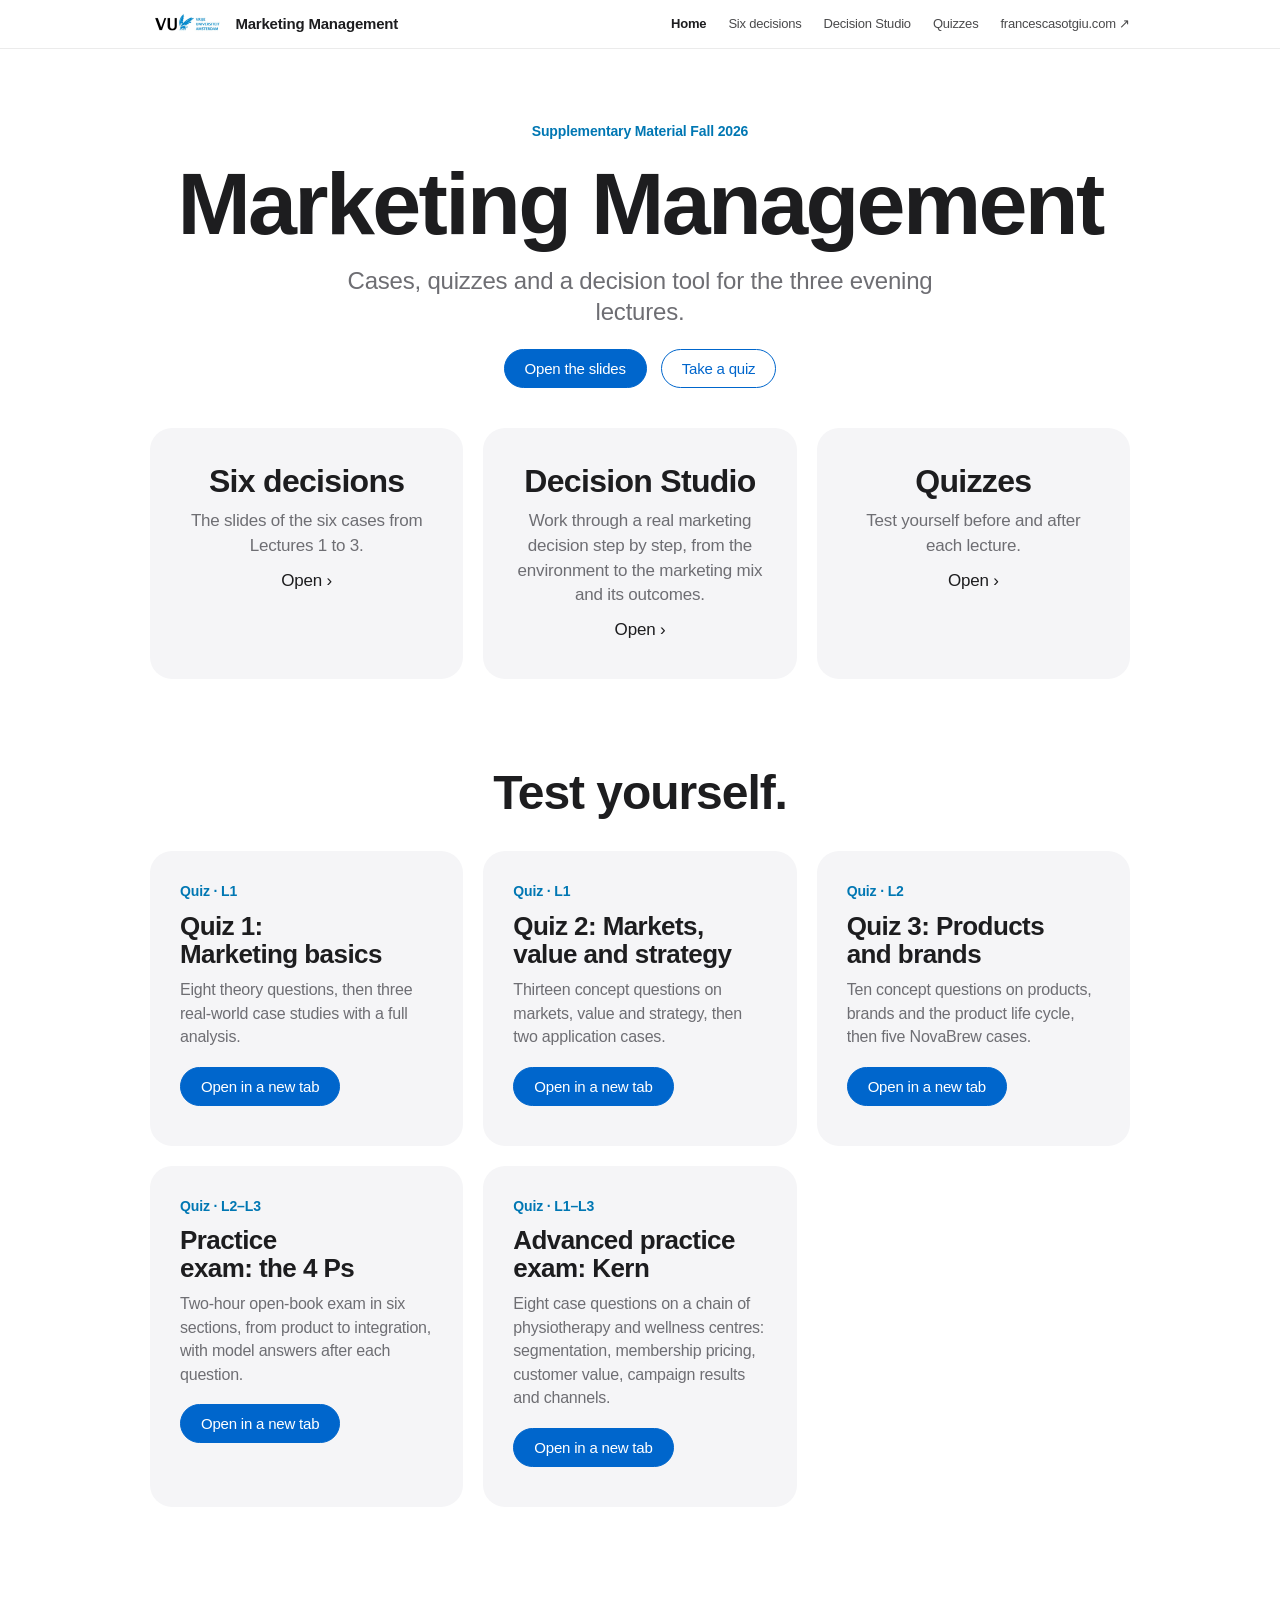
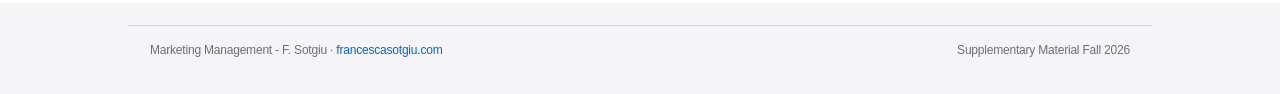
==== commit f28c28b2: "Add files via upload" ====
--- a/index.html
+++ b/index.html
@@ -1,742 +1,40 @@
 <!doctype html>
 <html lang="en">
 <head>
-  <meta charset="utf-8" />
-  <meta name="viewport" content="width=device-width, initial-scale=1" />
-  <meta name="color-scheme" content="light" />
-  <title>Marketing Decision Studio · Prof. Francesca Sotgiu</title>
-  <meta name="description" content="An interactive marketing decision workspace by Prof. Francesca Sotgiu (Vrije Universiteit Amsterdam): from evidence to strategic choices, the marketing mix and short- and long-run outcomes." />
-  <meta name="author" content="Prof. Francesca Sotgiu" />
-  <!-- Remove the next line when the tool is announced, so search engines can list it -->
-  <meta name="robots" content="noindex" />
-  <meta property="og:title" content="Marketing Decision Studio · Prof. Francesca Sotgiu" />
-  <meta property="og:description" content="Evidence → strategy → marketing mix → outcomes. An interactive teaching workspace from Vrije Universiteit Amsterdam." />
-  <meta property="og:type" content="website" />
-  <link rel="icon" href="data:image/svg+xml,%3Csvg xmlns='http://www.w3.org/2000/svg' viewBox='0 0 40 40'%3E%3Crect width='40' height='40' rx='10' fill='%231c2b3a'/%3E%3Ctext x='20' y='29' text-anchor='middle' font-size='23' font-family='Arial' fill='white'%3EM%3C/text%3E%3C/svg%3E" />
-  <style>
-:root{--ink:#1c2b3a;--soft:#687584;--muted:#8b97a2;--edge:#e6e9ec;--surface:#fff;--paper:#f7f8fa;--nav:#f8f9fa;--dark:#1c2b3a;--blue:#315b86;--lightblue:#eaf1f8;--green:#246858;--ltgreen:#eaf5f1;--amber:#a06a2a;--ltamber:#fff5e6;--red:#994947;--ltred:#fff0ec;--shadow:0 1px 2px rgba(25,49,73,.04),0 8px 25px rgba(25,49,73,.025)}
-*{box-sizing:border-box}html{scroll-behavior:smooth}body{margin:0;background:var(--paper);color:var(--ink);font-family:Inter,-apple-system,BlinkMacSystemFont,"Segoe UI",Arial,sans-serif;font-size:14px;line-height:1.55}button,input,select,textarea{font:inherit}button{cursor:pointer}button:disabled{opacity:.45;cursor:not-allowed}a{color:var(--blue)}.shell{display:grid;grid-template-columns:264px minmax(0,1fr);min-height:100vh}.sidebar{background:#fbfcfc;border-right:1px solid var(--edge);height:100vh;overflow-y:auto;position:sticky;top:0;padding:24px 15px 20px;display:flex;flex-direction:column;z-index:8}.wordmark{display:flex;gap:11px;align-items:center;padding:2px 10px 25px}.mark{background:var(--dark);color:#fff;width:39px;height:39px;border-radius:10px;display:flex;align-items:center;justify-content:center;font-size:20px;font-weight:720;letter-spacing:-2px}.mark span{color:#7da5ca}.wordmark strong{display:block;font-size:15px;letter-spacing:-.35px}.wordmark small{font-weight:650;color:#9aa5b2;font-size:9px;letter-spacing:1.65px;display:block;margin-top:-1px}.aside-project{border:1px solid var(--edge);border-radius:11px;padding:13px;background:white;margin-bottom:20px}.eyebrow,.menu-head{font-size:10px;letter-spacing:1.45px;color:#929daa;font-weight:760}.aside-project select{display:block;width:100%;border:none;background:transparent;font-size:12px;font-weight:640;padding:8px 1px 4px;color:var(--ink);cursor:pointer}.save-indicator{display:flex;gap:6px;align-items:center;color:#83909e;font-size:10px;margin-top:9px}.save-dot{height:6px;width:6px;background:#5b9a83;border-radius:50%}.menu-head{padding:10px 15px 8px}.nav-list{display:flex;flex-direction:column;gap:3px;margin-bottom:15px}.nav-item{border:0;text-align:left;background:transparent;width:100%;border-radius:9px;color:#596776;display:flex;align-items:center;gap:11px;padding:10px 12px;font-size:12.3px;font-weight:560;transition:background .15s}.nav-item:hover{background:#eff2f5;color:#192f44}.nav-item.active{background:#e8eef4;color:#193d61;font-weight:720}.nav-icon{width:20px;height:20px;border-radius:6px;display:flex;justify-content:center;align-items:center;font-size:16px;flex:none;font-family:Georgia,serif}.nav-count{margin-left:auto;color:#98a2ae;font-size:10px;font-variant-numeric:tabular-nums}.aside-bottom{margin-top:auto;padding:15px 10px 2px}.aside-bottom p{font-size:10.5px;line-height:1.65;color:#929daa;margin:10px 0 0}.progress-head{display:flex;justify-content:space-between;font-size:11px;margin-bottom:9px}.progress-head span{color:#697788}.track{height:5px;border-radius:99px;background:#e8eef3;overflow:hidden}.fill{height:100%;border-radius:99px;background:#3b7196;width:0%;transition:width .25s}.main{min-width:0;display:flex;flex-direction:column}.topbar{height:74px;flex:none;background:rgba(255,255,255,.88);border-bottom:1px solid var(--edge);display:flex;align-items:center;justify-content:space-between;padding:0 clamp(24px,4vw,62px);gap:15px;position:sticky;top:0;z-index:5;backdrop-filter:blur(18px)}.topbar-left,.topbar-actions{display:flex;align-items:center;gap:13px;min-width:0}.crumb{font-size:10px;color:#8995a1;letter-spacing:1.1px;font-weight:750;white-space:nowrap}.crumb-sep{color:#bec6ce}.crumb-current{font-size:11px;font-weight:700;white-space:nowrap;overflow:hidden;text-overflow:ellipsis}.api-state{font-size:10px;color:var(--green);background:var(--ltgreen);border-radius:30px;padding:6px 10px;white-space:nowrap}.api-state.error{color:var(--amber);background:var(--ltamber)}.btn{border:1px solid transparent;background:var(--dark);color:#fff;border-radius:9px;padding:10px 14px;font-size:12px;font-weight:680;line-height:1.25;transition:transform .15s,background .15s}.btn:hover{transform:translateY(-1px);background:#284760}.btn-small{padding:9px 11px;font-size:11px}.btn-ghost{background:none;color:#55687b}.btn-ghost:hover{background:#f0f3f5}.btn-secondary{background:white;color:#263e54;border:1px solid #d9e0e6}.btn-secondary:hover{background:#eff3f6}.btn-blue{background:#375f80}.btn-tiny{font-size:10.5px;padding:7px 9px}.icon-button{border:none;background:transparent;color:#607284;padding:6px}.mobile-menu{display:none}.content{max-width:1380px;width:100%;margin:0 auto;padding:38px clamp(24px,4vw,62px) 58px;flex:1}.page-head{display:flex;justify-content:space-between;align-items:flex-end;gap:28px;margin-bottom:24px}.overline{display:block;font-size:10px;text-transform:uppercase;color:#7790a1;font-weight:770;letter-spacing:1.65px;margin-bottom:8px}.page-head h1,.hero h1{font-size:clamp(29px,3.2vw,43px);letter-spacing:-1.6px;line-height:1.1;font-weight:670;margin:0 0 10px}.page-head p,.lead{max-width:775px;font-size:13px;color:#71808f;line-height:1.7;margin:0}.head-actions{display:flex;align-items:center;gap:9px;flex:none}.grid{display:grid;gap:16px}.cols-2{grid-template-columns:repeat(2,minmax(0,1fr))}.cols-3{grid-template-columns:repeat(3,minmax(0,1fr))}.cols-4{grid-template-columns:repeat(4,minmax(0,1fr))}.card{background:#fff;border:1px solid var(--edge);border-radius:14px;box-shadow:var(--shadow);min-width:0}.card-pad{padding:22px}.card-top{display:flex;justify-content:space-between;align-items:center;gap:14px}.card h2,.card h3{margin:0;color:#263848}.card h2{font-size:16px;letter-spacing:-.4px;font-weight:700}.card h3{font-size:13px;letter-spacing:-.15px}.card p{margin:8px 0 0;font-size:12px;color:#778492;line-height:1.65}.hero{padding:32px 34px;border:1px solid #dce4eb;border-radius:17px;background:radial-gradient(ellipse at 85% 10%,#e9f1f7 0,transparent 44%),linear-gradient(125deg,#fff,#fbfcfd);margin-bottom:18px;position:relative;overflow:hidden}.hero h1{max-width:750px}.hero .lead{max-width:680px}.hero-actions{display:flex;gap:9px;margin-top:22px;flex-wrap:wrap}.pill{display:inline-flex;gap:6px;align-items:center;font-size:10px;font-weight:660;color:#587082;border-radius:99px;background:#eef3f6;padding:5px 9px}.pill.ok{background:var(--ltgreen);color:var(--green)}.pill.warn{background:var(--ltamber);color:var(--amber)}.pill.muted{background:#f2f3f4;color:#768492}.pill.red{background:var(--ltred);color:var(--red)}.metric{padding:19px 19px 16px;min-height:117px}.metric .label{color:#8a96a3;font-size:10.5px;display:block;margin-bottom:13px;font-weight:620}.metric .value{display:block;font-size:27px;line-height:1.1;letter-spacing:-1px;font-weight:680;font-variant-numeric:tabular-nums}.metric .sub{display:block;font-size:10.5px;color:#9aa6b1;margin-top:8px}.section-title{margin:35px 0 15px;display:flex;align-items:center;justify-content:space-between;gap:10px}.section-title h2{margin:0;font-size:15px;letter-spacing:-.25px}.section-title span{font-size:11px;color:#97a2ac}.module-card{background:white;border:1px solid var(--edge);border-radius:12px;text-align:left;padding:18px;transition:transform .15s,border-color .15s;width:100%;color:inherit}.module-card:hover{transform:translateY(-2px);border-color:#bfd0de}.module-card .mi{display:flex;justify-content:space-between;align-items:center;color:#7891a5;font-family:Georgia,serif;font-size:22px;margin-bottom:17px}.module-card strong{font-size:13px;display:block}.module-card p{font-size:11px;color:#8996a3;line-height:1.6;margin:7px 0 11px}.module-card .track{height:4px}.module-card .caption{font-size:10px;color:#9aa6b1;margin-top:9px}.rule-flow{display:grid;grid-template-columns:repeat(5,minmax(0,1fr));gap:9px}.flow-cell{background:#f8fafb;border:1px solid #e5ebef;border-radius:10px;padding:15px 13px;position:relative;min-height:115px}.flow-cell:after{content:'→';position:absolute;right:-12px;top:42%;z-index:2;color:#91a9b6;background:white;border-radius:99px;padding:0 3px}.flow-cell:last-child:after{display:none}.flow-cell .fnum{font-size:10px;color:#90a0ac;display:block;margin-bottom:12px}.flow-cell strong{font-size:12px}.flow-cell span:last-child{font-size:10px;color:#8796a3;display:block;margin-top:5px}.notice{border:1px solid #e8e9e8;background:#fafbfa;padding:13px 16px;border-radius:10px;font-size:11.5px;line-height:1.65;color:#73818e}.notice.warn{border-color:#f0e0c5;background:#fffcf7;color:#936b36}.notice.ok{border-color:#d8e9e0;background:#f9fdfa;color:#427360}.field{display:flex;flex-direction:column;gap:7px;min-width:0}.field label{font-size:11px;font-weight:700;color:#667787}.field input,.field select,.field textarea,.question-input,.q-source{width:100%;border:1px solid #dfe5ea;background:white;border-radius:8px;padding:10px 11px;color:#253849;outline:none;font-size:12px;min-width:0}.field input:focus,.field select:focus,.field textarea:focus,.question-input:focus,.q-source:focus{border-color:#7095b4;box-shadow:0 0 0 3px rgba(90,140,181,.10)}.field textarea,.question-input{resize:vertical;min-height:76px}.field .hint{font-size:10px;color:#9aa5b0}.setup-grid{display:grid;grid-template-columns:1.4fr 1fr .75fr 1fr;gap:13px}.question-list{display:grid;grid-template-columns:repeat(2,minmax(0,1fr));gap:14px}.question{padding:19px;position:relative}.question .q-number{font-size:10px;color:#91a0ab;letter-spacing:1px;font-weight:670;margin-bottom:11px}.question h3{font-size:13px;line-height:1.45;padding-right:8px}.question .question-why{margin:8px 0 14px;font-size:11px;min-height:35px}.question-input{display:block;margin-bottom:10px}.q-source{font-size:10.5px;padding:8px 9px}.q-footer{display:flex;justify-content:space-between;gap:7px;align-items:center;margin-top:12px;flex-wrap:wrap}.q-status{font-size:10px;color:#95a1ad}.q-status.answered{color:var(--green)}.q-footer select{max-width:122px;border:1px solid var(--edge);color:#7b8a98;border-radius:6px;background:#fff;padding:5px;font-size:10px}.feeds{border-top:1px solid #f0f2f4;margin-top:14px;padding-top:10px;font-size:10px;color:#9aa5ae}.feeds button{font-size:10px;color:#4a7594;text-decoration:underline;text-underline-offset:2px;border:0;background:transparent;padding:0 4px}.question .source-count{font-size:10px;color:#3f7b74;margin-top:8px}.tabs{display:flex;gap:5px;border-bottom:1px solid var(--edge);margin-bottom:20px;flex-wrap:wrap}.tab{background:transparent;color:#758492;border:0;border-bottom:2px solid transparent;padding:10px 12px;font-size:12px;font-weight:650}.tab.active{color:#2d5678;border-color:#346a92}.research-form{display:flex;align-items:flex-end;gap:10px;flex-wrap:wrap;margin:12px 0 18px}.research-form .field{flex:1;min-width:170px}.result-item{padding:15px 0;border-bottom:1px solid #edf0f2;display:flex;gap:12px;justify-content:space-between;align-items:flex-start}.result-item:last-child{border:0;padding-bottom:0}.result-item strong{display:block;font-size:12px;line-height:1.4}.result-item p{margin:5px 0;font-size:11px;color:#8a97a2}.result-item small{font-size:10px;color:#9aa5ae}.result-actions{flex:none}.link-text{text-decoration:none;font-weight:650;color:#305d7f}.link-text:hover{text-decoration:underline}.evidence-sidebar{padding:20px;background:#fdfefe;border:1px solid var(--edge);border-radius:13px}.evidence-sidebar h3{font-size:13px;margin:0 0 13px}.evidence-item{padding:12px 0;border-top:1px solid var(--edge)}.evidence-item strong{font-size:11.5px;line-height:1.4;display:block}.evidence-item small{font-size:10px;color:#96a2ad;display:block;margin:5px 0}.evidence-item p{font-size:10.5px;line-height:1.5;color:#748492;margin:5px 0}.evidence-item select{font-size:10px;border:1px solid var(--edge);border-radius:6px;width:100%;padding:6px}.source-two{display:grid;grid-template-columns:minmax(0,1.7fr) minmax(250px,.8fr);gap:16px}.macro-results{display:grid;grid-template-columns:repeat(2,minmax(0,1fr));gap:12px}.macro-item{padding:15px;border:1px solid var(--edge);border-radius:10px}.macro-item small{display:block;color:#8996a2;font-size:10px}.macro-item strong{display:block;font-size:24px;line-height:1.4;letter-spacing:-.65px}.macro-item .foot{display:flex;justify-content:space-between;gap:10px;align-items:center;margin-top:8px}.hint-small{font-size:10px;color:#a2aeb7}.scenario-layout{display:grid;grid-template-columns:repeat(3,minmax(0,1fr));gap:14px;margin-bottom:21px}.scenario-card{padding:19px;border-top:3px solid #567b99}.scenario-card:nth-child(2){border-top-color:#809ca4}.scenario-card:nth-child(3){border-top-color:#b59c6c}.scenario-card .scenario-header{display:flex;justify-content:space-between;gap:10px;align-items:center;margin-bottom:10px}.scenario-card input.scenario-name{font-size:13px;line-height:1.4;font-weight:760;width:100%;border:0;min-width:0;color:var(--ink);outline:none}.scenario-card .scenario-header select{font-size:10px;width:105px;border:1px solid var(--edge);border-radius:7px;padding:6px;background:#fff}.scenario-fields{display:grid;grid-template-columns:repeat(2,minmax(0,1fr));gap:11px 9px}.scenario-fields .field input{padding:8px;font-size:12px}.scenario-fields .field label{font-size:10px}.scenario-results{border-top:1px solid var(--edge);margin-top:15px;padding-top:13px}.scenario-results .net{font-size:25px;font-weight:730;letter-spacing:-1px;font-variant-numeric:tabular-nums}.scenario-results .small{color:#8d9ba6;font-size:10px}.scenario-results .pair{display:flex;justify-content:space-between;margin-top:7px;font-size:10.5px;color:#758492}.scenario-results .pair b{color:#34495e}.comparison-table{border-collapse:collapse;width:100%;font-size:11.5px;font-variant-numeric:tabular-nums}.comparison-table th{text-align:right;color:#8291a0;font-size:10.5px;font-weight:700;padding:11px 10px;border-bottom:1px solid var(--edge);white-space:nowrap}.comparison-table td{text-align:right;padding:14px 10px;border-bottom:1px solid #f0f1f3;white-space:nowrap}.comparison-table th:first-child,.comparison-table td:first-child{text-align:left}.comparison-table tr:last-child td{border:0}.comparison-table .best-row{background:#f3f8f6}.table-overflow{overflow-x:auto}.chart-wrap{min-height:255px}.forecast-svg{width:100%;height:auto;max-height:260px}.legend{display:flex;justify-content:center;gap:22px;font-size:10px;flex-wrap:wrap;color:#82909c}.legend i{display:inline-block;width:9px;height:9px;border-radius:50%;margin-right:6px}.funnel-grid{display:grid;grid-template-columns:repeat(5,minmax(0,1fr));gap:6px}.chain{padding:17px 12px;border:1px solid var(--edge);border-radius:12px;background:#fff;min-height:134px;position:relative;text-align:left;cursor:pointer}.chain:hover{background:#f5f8fa}.chain:after{content:'→';position:absolute;right:-13px;top:55px;color:#87a0b4;z-index:2;border-radius:20px;background:var(--paper);padding:2px}.chain:last-child:after{display:none}.chain .no{color:#8c9eae;font-size:10px}.chain strong{display:block;font-size:13px;margin-top:13px}.chain span:last-child{display:block;font-size:10px;color:#96a3ad;margin-top:8px}.node-grid{display:grid;grid-template-columns:repeat(3,minmax(0,1fr));gap:12px}.node{padding:17px;border:1px solid var(--edge);border-radius:12px;background:#fff}.node strong{font-size:12px}.node .meta{font-size:10px;color:#83919e}.node .arrows{font-size:10px;color:#3d789f;line-height:1.6;margin-top:10px}.node p{margin:6px 0 0;font-size:10.5px;color:#87949f}.memo{padding:34px;border:1px solid #e5e9ed;border-radius:14px;background:white;box-shadow:var(--shadow)}.memo h2{font-size:20px;letter-spacing:-.6px;margin:0 0 17px}.memo h3{font-size:13px;margin:23px 0 9px}.memo p{font-size:12.3px;line-height:1.8;color:#627281}.memo ul{color:#617281;font-size:12px;line-height:1.8;margin-top:8px;padding-left:19px}.memo-kpi{display:grid;grid-template-columns:repeat(3,minmax(0,1fr));gap:12px;margin:20px 0}.memo-kpi>div{padding:15px;background:#f8fafb;border:1px solid var(--edge);border-radius:9px}.memo-kpi label{font-size:10px;color:#91a0ac;display:block}.memo-kpi strong{font-size:20px;display:block;margin-top:7px}.footer{display:flex;justify-content:space-between;gap:15px;padding:20px clamp(24px,4vw,62px);border-top:1px solid var(--edge);color:#9aa5b0;font-size:10px}.footer span{padding:0 5px}.toast{position:fixed;bottom:20px;right:25px;background:#193149;color:white;border-radius:10px;padding:12px 17px;box-shadow:0 8px 35px #1a304933;font-size:12px;opacity:0;transform:translateY(15px);transition:opacity .2s,transform .2s;pointer-events:none;z-index:15}.toast.show{opacity:1;transform:translateY(0)}.spinner{display:inline-block;width:12px;height:12px;border:2px solid #ccd8df;border-top-color:#346b94;border-radius:50%;animation:spin .8s linear infinite}@keyframes spin{to{transform:rotate(360deg)}}.empty-state{border:1px dashed #dce4ea;border-radius:10px;padding:26px;text-align:center;color:#91a0aa;font-size:12px}.inline-label{color:#8b99a5;font-size:10px}.highlight-value{color:#266958;font-weight:710}.small-action{font-size:11px;color:#35678f;background:none;border:0;padding:0}.sr-only{position:absolute;width:1px;height:1px;clip:rect(0,0,0,0);white-space:nowrap;overflow:hidden}.divider{height:1px;background:var(--edge);margin:22px 0}.nowrap{white-space:nowrap}.right{text-align:right}.attention{margin-top:14px;display:flex;gap:10px;flex-wrap:wrap}.status-grid{display:grid;grid-template-columns:repeat(2,minmax(0,1fr));gap:12px}.status-grid .notice{min-height:95px}.evidence-notice{font-size:10px;color:#85929f;margin-top:12px}.source-attribution{font-size:10px;color:#9aa4ae}.source-attribution a{color:#597e9d}.question-context{padding:15px;border:1px solid #e1e8ee;background:#f8fafc;border-radius:10px;margin-bottom:20px;font-size:12px;color:#6c7e8d}.question-context strong{color:#325d7f}.question-context a{color:#346a90}.eyebrow-lite{font-size:10px;letter-spacing:.8px;color:#90a0ac}.dotted{border:1px dashed #d3dce3;border-radius:9px;padding:15px}.action-buttons{display:flex;gap:10px;flex-wrap:wrap}.info-row{display:flex;justify-content:space-between;align-items:center;gap:12px;padding:11px 0;border-bottom:1px solid #edf1f4;font-size:11px}.info-row:last-child{border:0}.info-row span{color:#8796a2}.info-row strong{font-weight:670}.max-w600{max-width:600px}
-@media(max-width:1250px){.scenario-layout{grid-template-columns:1fr}.scenario-card .scenario-fields{grid-template-columns:repeat(4,minmax(0,1fr))}.cols-4{grid-template-columns:repeat(2,minmax(0,1fr))}.funnel-grid{grid-template-columns:repeat(3,minmax(0,1fr))}.chain:after{display:none}}
-@media(max-width:1030px){.shell{grid-template-columns:220px minmax(0,1fr)}.sidebar{padding-left:8px;padding-right:8px}.topbar{padding:0 24px}.content{padding:28px 24px 48px}.footer{padding-left:24px;padding-right:24px}.source-two{grid-template-columns:1fr}.question-list{grid-template-columns:1fr}.node-grid{grid-template-columns:repeat(2,minmax(0,1fr))}.setup-grid{grid-template-columns:repeat(2,minmax(0,1fr))}.rule-flow{grid-template-columns:repeat(3,minmax(0,1fr))}.flow-cell:after{display:none}}
-@media(max-width:730px){.shell{grid-template-columns:1fr}.sidebar{position:fixed;left:0;top:0;bottom:0;width:270px;box-shadow:12px 0 30px #1d344229;transform:translateX(-105%);transition:transform .2s}.sidebar.open{transform:translateX(0)}.mobile-menu{display:inline-block}.topbar{height:63px;padding:0 18px}.topbar-actions{gap:4px}.topbar-actions .btn-ghost,.api-state{display:none}.crumb{display:none}.crumb-sep{display:none}.content{padding:24px 16px 50px}.page-head{align-items:flex-start;flex-direction:column;gap:12px}.page-head h1,.hero h1{font-size:30px}.hero{padding:24px}.cols-3,.cols-2,.cols-4{grid-template-columns:1fr}.scenario-card .scenario-fields{grid-template-columns:repeat(2,minmax(0,1fr))}.macro-results{grid-template-columns:1fr}.funnel-grid{grid-template-columns:1fr 1fr}.rule-flow{grid-template-columns:1fr 1fr}.node-grid{grid-template-columns:1fr}.memo-kpi{grid-template-columns:1fr}.footer{display:block;padding:15px}.setup-grid{grid-template-columns:1fr 1fr}}
-@media print{.sidebar,.topbar,.footer,.head-actions,.btn,.research-form{display:none!important}.shell{display:block}.main{display:block}.content{padding:0;max-width:none}.memo{border:none;box-shadow:none}.card,.memo{break-inside:avoid}body{background:white}}
-.upstream-grid{display:grid;grid-template-columns:repeat(2,minmax(0,1fr));gap:10px;margin-top:15px}.upstream-item{border:1px solid #e8eef2;background:#f9fbfc;padding:13px;border-radius:9px;min-width:0}.upstream-item strong{display:block;font-size:11.5px;margin:7px 0 3px}.upstream-item p{font-size:11px;line-height:1.55;color:#697b89;overflow-wrap:anywhere;margin:4px 0 0}@media(max-width:730px){.upstream-grid{grid-template-columns:1fr}}
-
-.brand{padding:4px 10px 22px;display:flex;flex-direction:column;gap:14px}.brand-logo{display:block;line-height:0}.brand-logo img{height:38px;width:auto;display:block}.brand-app strong{display:block;font-size:14.5px;letter-spacing:-.3px;color:var(--ink);line-height:1.3}.brand-author{display:inline-block;margin-top:3px;font-size:11.5px;font-weight:600;color:#b8860b;text-decoration:none}.brand-author:hover{text-decoration:underline}
-.top-logo{display:none;height:24px;width:auto}.site-link{font-size:12px;font-weight:600;color:var(--ink);text-decoration:none;white-space:nowrap;padding:6px 4px}.site-link:hover{color:#b8860b}
-.footer{flex-wrap:wrap;gap:14px 28px;align-items:flex-start;font-size:11px}.footer-credit{display:flex;gap:14px;align-items:center;line-height:1.6}.footer-credit img{height:26px;width:auto;flex:none}.footer-credit a{color:inherit;text-decoration:underline;text-decoration-color:#c9cfd6;text-underline-offset:2px}.footer-credit a:hover{color:#b8860b}.footer-credit strong{color:var(--ink)}.footer-note{max-width:430px;line-height:1.6}
-@media(max-width:1030px){.site-link{display:none}}
-@media(max-width:730px){.top-logo{display:block}.topbar .crumb,.topbar .crumb-sep{display:none}.footer-credit{align-items:flex-start}.footer-credit img{height:22px;margin-top:3px}.footer-note{margin-top:14px}}
-@media print{.footer{display:flex!important;border-top:1px solid #ddd;margin-top:24px}.footer-note{display:none}}
-.brand{position:relative}.sidebar-close{display:none;position:absolute;right:2px;top:0;border:0;background:transparent;font-size:18px;color:var(--soft);padding:4px 8px}
-@media(max-width:730px){.sidebar-close{display:block}}
-.footer-credit span{padding:0;color:inherit}
-.example-flag{font-size:10.5px;font-weight:650;color:#8a6a1c;background:#fbf5e6;border:1px solid #efe2bf;border-radius:7px;padding:5px 9px;margin:6px 0 8px;display:inline-block}.question-input.is-example{color:#5d6b78;font-style:italic;background:#fdfbf6}.example-banner{display:flex;gap:16px;align-items:center;justify-content:space-between;margin-bottom:8px}.example-banner .btn{flex:none}
-@media(max-width:730px){.example-banner{flex-direction:column;align-items:flex-start}}
-.question-input{overflow:hidden;resize:vertical}
-.back-link{font-size:12px;font-weight:650;color:var(--ink);text-decoration:none;white-space:nowrap;padding:6px 12px 6px 0;margin-right:6px;border-right:1px solid var(--edge)}.back-link:hover{color:#b8860b}.brand-back{display:block;margin-top:10px;font-size:11.5px;font-weight:600;color:var(--soft);text-decoration:none}.brand-back:hover{color:#b8860b}
-@media(max-width:730px){.back-link{order:2;border-right:0;padding:6px 4px;margin:0}.back-link span{display:none}.back-link::after{content:"Course"}}
-@media(max-width:730px){.topbar .crumb-current{display:none}#export-btn{white-space:nowrap}}
-
-</style>
+<title>Marketing Management</title>
+<meta charset="utf-8">
+<meta name="robots" content="noindex, nofollow">
+<meta name="viewport" content="width=device-width, initial-scale=1, viewport-fit=cover">
+<link rel="stylesheet" href="site.css">
 </head>
 <body>
-  <div id="app" class="shell">
-    <aside class="sidebar">
-      <div class="brand"><button type="button" class="icon-button sidebar-close" id="menu-close" aria-label="Close navigation">✕</button><a class="brand-logo" href="https://vu.nl/en" target="_blank" rel="noopener noreferrer"><img src="[data-uri]" alt="Vrije Universiteit Amsterdam" width="357" height="96" /></a><div class="brand-app"><strong>Marketing Decision Studio</strong><a class="brand-author" href="https://francescasotgiu.com" target="_blank" rel="noopener">Prof. Francesca Sotgiu</a><a class="brand-back" href="https://francescasotgiu.com/marketing-course/">← Back to the Marketing course</a></div></div>
-      <div class="aside-project">
-        <label class="eyebrow" for="preset-choice">ACTIVE PROJECT</label>
-        <select id="preset-choice" aria-label="Choose a starter project"></select>
-        <div class="save-indicator"><span class="save-dot"></span><span id="save-message">Saved locally</span></div>
-      </div>
-      <div class="menu-head">WORKSPACE</div>
-      <nav id="workspace-nav" class="nav-list" aria-label="Workspace"></nav>
-      <div class="menu-head">THE MARKETING SYSTEM</div>
-      <nav id="section-nav" class="nav-list" aria-label="Marketing framework"></nav>
-      <div class="aside-bottom"><div class="small-progress"><div class="progress-head"><span>Decision literacy</span><strong id="side-percent">0%</strong></div><div class="track"><div id="side-bar" class="fill"></div></div></div><p>Evidence is distinct from assumptions. Research is never silently treated as causal proof.</p></div>
-    </aside>
-    <main class="main">
-      <header class="topbar"><div class="topbar-left"><a class="back-link" href="https://francescasotgiu.com/marketing-course/">← <span>Marketing course</span></a><button id="menu-toggle" class="icon-button mobile-menu" aria-label="Toggle navigation">☰</button><img class="top-logo" src="[data-uri]" alt="Vrije Universiteit Amsterdam" width="357" height="96" /><span class="crumb">MARKETING DECISION STUDIO</span><span class="crumb-sep">/</span><span id="page-crumb" class="crumb-current">Overview</span></div><div class="topbar-actions"><a class="site-link" href="https://francescasotgiu.com" target="_blank" rel="noopener">francescasotgiu.com ↗</a><span id="api-badge" class="api-state">Checking sources</span><button class="btn btn-small btn-ghost" id="import-btn">Import</button><button class="btn btn-small btn-secondary" id="export-btn">Export project ↗</button><input type="file" id="import-file" accept=".json,application/json" hidden></div></header>
-      <div id="main-content" aria-live="polite"></div>
-      <footer class="footer"><div class="footer-credit"><img src="[data-uri]" alt="Vrije Universiteit Amsterdam" width="357" height="96" /><div><strong>Marketing Decision Studio</strong> · developed by <a href="https://francescasotgiu.com" target="_blank" rel="noopener">Prof. Francesca Sotgiu</a>, Vrije Universiteit Amsterdam<br><span>© 2026 Francesca Sotgiu · <a href="https://francescasotgiu.com/marketing-course/">Marketing course</a> · <a href="https://francescasotgiu.com" target="_blank" rel="noopener">francescasotgiu.com</a></span></div></div><div class="footer-note">Your answers are stored only in this browser; export the project to keep a copy. Research queries go to World Bank, OpenAlex and OpenStreetMap. A teaching tool, not a substitute for legal, clinical or financial advice.</div></footer>
-    </main>
-    <div id="toast" class="toast" role="status" aria-live="polite"></div>
-  </div>
-  <script type="module">
-const MODULES = [
-  {id:'frame',name:'01 · Decision brief',short:'Decision brief',sub:'Define the decision, objective, trade-offs and alternatives.',icon:'◈'},
-  {id:'environment',name:'02 · External environment',short:'Macro & institutions',sub:'PESTEL, societal needs, rules, and macro indicators.',icon:'◎'},
-  {id:'market',name:'03 · Market & competition',short:'Market & rivals',sub:'Category demand, alternatives, channels, competitors and substitutes.',icon:'◉'},
-  {id:'internal',name:'04 · Firm & resources',short:'Firm & resources',sub:'Assets, VRIO, constraints, capabilities and economics.',icon:'▧'},
-  {id:'stp',name:'05 · STP & consumer',short:'STP & consumer',sub:'Segmentation, target selection, journey and positioning.',icon:'◇'},
-  {id:'product',name:'06 · Product & innovation',short:'Product',sub:'Benefits, portfolio, experience, quality and innovation.',icon:'□'},
-  {id:'price',name:'07 · Pricing',short:'Price',sub:'Value, elasticity, fences, bundles, fairness and unit economics.',icon:'€'},
-  {id:'place',name:'08 · Place & access',short:'Place',sub:'Distribution, capacity, partners and access.',icon:'⌁'},
-  {id:'promotion',name:'09 · Communications',short:'Promotion',sub:'Messages, channel choices, media, tests and attribution.',icon:'↗'},
-  {id:'outcomes',name:'10 · Time & impact',short:'Time & impact',sub:'Short-/long-term metrics, externalities, stakeholder trade-offs.',icon:'◷'}
-];
-const q=(id,title,help,feeds=[],type='text')=>({id,title,help,feeds,type});
-const QUESTIONS={
-  frame:[
-    q('decision','What decision must be made?','Name the alternatives and the decision owner.',['stp','product','price','place']),
-    q('objective','What would success look like?','Specify measurable outcomes, not simply sales.',['outcomes']),
-    q('customer_problem','What customer problem is being solved?','Separate the customer job-to-be-done from the proposed solution.',['stp','product']),
-    q('alternatives','What is the status quo and the genuine counterfactual?','Consider doing nothing, alternative business models and competing uses of resources.',['internal','price']),
-    q('scope','Which geography, business unit and horizon matter?','Market definition and time horizon shape every conclusion.',['environment','market']),
-    q('stakeholders','Whose interests must be considered?','Customers, employees, regulators, communities, channel partners, planet and investors.',['outcomes']),
-    q('threshold','Which KPI or decision threshold would change your mind?','Define ex ante minimum margin, conversion, NPS, outcomes or payback.',['outcomes'])
-  ],
-  environment:[
-    q('macro_income','How are disposable income and economic security changing?','Income distributions matter more than averages for segment affordability.',['stp','price']),
-    q('macro_inflation','How are inflation and input costs evolving?','Distinguish consumer spending power from the firm’s cost exposure.',['price','internal'],'number'),
-    q('macro_demographics','Which demographic and household shifts matter?','Age, household structure, migration, health, education, urbanization.',['stp','product']),
-    q('macro_technology','What technologies alter customer behavior or cost?','AI, automation, digital adoption, product substitutes, interoperability.',['product','place']),
-    q('macro_sustainability','What environmental constraints or opportunities matter?','Carbon, energy, circularity, resource use, climate exposure.',['product','outcomes']),
-    q('macro_regulation','Which laws, reimbursement rules, taxes and standards apply?','Verify regulatory texts from authoritative sources; identify jurisdiction and effective dates.',['price','product','place']),
-    q('macro_politics','Could policy, geopolitics or public sentiment alter the market?','Subsidies, public procurement, trade, policy uncertainty, legitimacy.',['market','outcomes']),
-    q('macro_culture','Which cultural norms, ethical concerns or trust issues matter?','Local norms, stigma, wellbeing, privacy, public confidence.',['promotion','stp']),
-    q('macro_distribution','What societal inequities or access barriers exist?','Who might be excluded by price, format, disability or digital access?',['stp','place','outcomes']),
-    q('macro_unknowns','Which external claims remain unverified?','Name sources, dates, contradictions, and their importance for the decision.',['outcomes'])
-  ],
-  market:[
-    q('market_size','How large is the addressable market?','TAM/SAM/SOM require definitions, denominators and evidence.',['stp','internal']),
-    q('market_growth','Is demand growing, shrinking or shifting across segments?','Separate cyclical changes from long-run category migration.',['price','product']),
-    q('market_needs','What unmet needs or frictions are visible?','Use interviews, search behavior, complaints, reviews, observed choices.',['stp','product']),
-    q('market_competitors','Who are direct competitors, indirect competitors and substitutes?','A competitor map is not the same as market share.',['price','stp']),
-    q('market_positions','What price–benefit positions are already occupied?','Map price, quality, convenience, specialization, distribution and trust.',['stp','price']),
-    q('market_forces','What are the five competitive forces?','Entry, rivalry, substitutes, supplier power, buyer power.',['internal','price']),
-    q('market_channel','Where do customers currently discover and buy alternatives?','Search, referrals, intermediaries, physical access, marketplaces.',['place','promotion']),
-    q('market_evidence','What objective evidence and competitor intelligence are missing?','Avoid assuming observed listings represent the full market.',['outcomes'])
-  ],
-  internal:[
-    q('internal_assets','Which tangible and intangible resources matter?','Facilities, staff, data, brand, location, capital, IP, partnerships.',['product','place']),
-    q('internal_vrio','Which resources are valuable, rare, hard to imitate and organized?','Distinguish sustainable advantage from table stakes.',['stp']),
-    q('internal_capacity','Where is capacity constrained and what is underutilized?','Staff hours, throughput, inventories, appointment slots, equipment.',['price','place']),
-    q('internal_costs','What are truly incremental costs and opportunity costs?','Avoid confusing average cost, cash flow and incremental contribution.',['price']),
-    q('internal_brand','What does the brand currently stand for?','Brand associations, awareness, reputation, credibility, trust.',['stp','promotion']),
-    q('internal_data','What first-party data can be used ethically?','Transactions, CRM, cancellations, repeat purchases, cohorts, outcomes.',['outcomes']),
-    q('internal_capabilities','What capabilities would the proposal require?','Hiring, automation, clinical skills, data security, training, service design.',['product','outcomes']),
-    q('internal_finance','What investment, cash-flow and risk constraints exist?','Working capital, discount rate, funding, fixed commitments, sensitivity.',['outcomes'])
-  ],
-  stp:[
-    q('stp_segments','Which segments differ in needs, behavior or economics?','Use actionable needs/behavior, not demographics alone.',['product','price','promotion']),
-    q('stp_jobs','What are the functional, social and emotional jobs?','Define occasions, motivations, anxieties and alternatives.',['product','promotion']),
-    q('stp_target','Which segment(s) should be prioritized and why?','Assess size, growth, reachability, fit, profitability and fairness.',['product','price','place','promotion']),
-    q('stp_value','What is the differentiated value proposition?','For target X, our solution does Y, unlike alternative Z, because proof.',['product','promotion']),
-    q('stp_wtp','What are willingness to pay and willingness to switch?','Use behavioral demand evidence, price experiments and credible ranges.',['price']),
-    q('stp_journey','Where are the discovery, evaluation, purchase and usage frictions?','Consider triggers, search, adoption, retention, advocacy and churn.',['place','promotion']),
-    q('stp_exclusion','Who will not benefit or may be harmed?','Consider vulnerable customers, accessibility, self-selection and exclusion.',['outcomes']),
-    q('stp_confidence','How credible is the segment evidence?','Distinguish observed behavior, causal experiments and opinions.',['outcomes'])
-  ],
-  product:[
-    q('product_core','What is the core benefit and the actual offering?','Benefits, features, service level, bundle, warranty and support.',['price','promotion']),
-    q('product_quality','How is quality demonstrated and safeguarded?','Outcomes, service standards, evidence, safety, customer experience.',['promotion','outcomes']),
-    q('product_portfolio','How will options coexist without cannibalization?','Good–better–best, product lines, complementary services, migration.',['price']),
-    q('product_innovation','What could be simplified, digitized or newly designed?','Consider better outcomes, resource use and operational feasibility.',['internal','place']),
-    q('product_lifecycle','Which lifecycle stage is this offer in?','Development, launch, growth, maturity, decline and replacement.',['promotion','outcomes']),
-    q('product_ethics','What must not be incentivized?','Examples: unnecessary treatments, unsuitable upselling, unsafe usage.',['price','outcomes'])
-  ],
-  price:[
-    q('price_model','Which pricing architecture is appropriate?','Per-use, subscriptions, bundles, tiers, outcome-based, hybrid.',['outcomes']),
-    q('price_floor','What are marginal cost, capacity costs and price floor?','Include variable cost, acquisition cost and capacity opportunity cost.',['outcomes']),
-    q('price_elasticity','What is expected price elasticity by segment?','Elasticity varies by price level, substitutes, segment and horizon.',['outcomes']),
-    q('price_fences','Can discounts be targeted without destructive arbitrage?','Bundles, student offers, advance purchase, service tiers and rules.',['promotion']),
-    q('price_fairness','How will different stakeholders perceive price fairness?','Transparency, discriminatory effects, switching costs and trust.',['outcomes']),
-    q('price_competitor','How do our prices compare with the relevant choice set?','Account for actual benefit bundles, taxes, quality and access.',['stp']),
-    q('price_cashflow','Do prepaid offers distort earned revenue or future capacity?','Recognize service obligations separately from cash received.',['internal','outcomes']),
-    q('price_testing','How will prices be tested ethically?','A/B testing, choice experiments, price ladders and constrained pilots.',['outcomes'])
-  ],
-  place:[
-    q('place_distribution','Which channels provide credible, economic access?','Owned sites, partners, platforms, referrals and geography.',['promotion']),
-    q('place_convenience','What time, location and accessibility frictions matter?','Travel, parking, disability access, booking, wait time, mobile.',['stp']),
-    q('place_intermediaries','Who controls referrals, access or shelf space?','Contractual power, platform fees, search rankings, agents.',['price']),
-    q('place_capacity','How will demand affect capacity and service quality?','Queues, utilization, throughput, staffing and service-level risk.',['product','outcomes']),
-    q('place_omnichannel','What should happen online versus offline?','Journey continuity, availability, data security and returns.',['promotion']),
-    q('place_economics','What are channel margins and cost-to-serve?','Fulfilment, acquisition, returns, cancellations and overhead.',['outcomes'])
-  ],
-  promotion:[
-    q('promotion_message','What credible claim will motivate the segment?','Clarify benefit, differentiator, proof and call to action.',['outcomes']),
-    q('promotion_media','Which channels match the journey and reach?','Search, social, direct marketing, referrals, events, PR and earned media.',['outcomes']),
-    q('promotion_budget','What is the marginal return to marketing spend?','Account for saturation, organic demand and attribution bias.',['outcomes']),
-    q('promotion_creative','Which creative or content variations should be tested?','Messaging, format, imagery, social proof, claim precision.',['outcomes']),
-    q('promotion_brand','How does activation affect long-run brand equity?','Consider salience, distinctiveness, trust and pricing power.',['stp','outcomes']),
-    q('promotion_measure','How will incrementality be identified?','Holdouts, geo experiments, lift studies; avoid only last-click metrics.',['outcomes']),
-    q('promotion_ethics','Are communication claims accurate and compliant?','Check evidence, disclosure, patient confidentiality, privacy and access.',['outcomes'])
-  ],
-  outcomes:[
-    q('outcome_short','What should move in 30–90 days?','Awareness, qualified leads, conversion, contribution, service utilization.'),
-    q('outcome_long','What should improve over 12–36 months?','Retention, customer lifetime value, brand equity, innovation, wellbeing.'),
-    q('outcome_causal','Which causal mechanisms link actions to outcomes?','Assumptions, mediators, confounders, leading and lagging indicators.'),
-    q('outcome_risk','What are the most consequential downside scenarios?','Low uptake, rapid churn, service strain, regulation, negative externalities.'),
-    q('outcome_equity','What are impacts on customers, employees, society and planet?','Financial outcomes are necessary but not sufficient for all decisions.'),
-    q('outcome_test','What is the smallest decisive pilot?','A falsifiable test with success threshold, duration and safeguards.'),
-    q('outcome_owners','Who owns each metric and when is the decision revisited?','Accountability, review cadence, triggers to stop or adapt.')
-  ]
-};
-const FEEDS = {frame:'The business question determines market definition and the relevant strategy.',environment:'Macro and institutional conditions alter market demand, costs, feasible choices and risk.',market:'Demand and competitive structure constrain attractive segments and price power.',internal:'Capabilities, resources, economics and capacity constrain feasible strategies.',stp:'Chosen customers and positioning should determine the marketing mix.',product:'Offer design changes value, experience, demand, cost and retention.',price:'Price changes contribution, accessibility, conversion, churn and signals of quality.',place:'Access and channel decisions shape demand, costs, service quality and experience.',promotion:'Communication shapes awareness, expectations, demand and long-run brand outcomes.',outcomes:'Economic and societal results feed learning and revised decisions.'};
-const scenario=(name, billing, price, clients, visits, cost, gym, newClients, cac, retention, capacity, fixed)=>({name,billing,price,clients,visits,cost,gym,newClients,cac,retention,capacity,fixed});
-const PRESETS={
- blank:{label:'Blank strategy canvas · any sector',title:'Which marketing strategy will create the most long-run value?',industry:'Enter your industry',location:'Amsterdam, Netherlands',country:'NL',category:'retail',query:'consumer demand pricing marketing strategy',currency:'EUR',notes:'Generic illustrative inputs — replace before evaluating options.',scenarios:[
-  scenario('Option A','per_use',100,70,1,35,0,10,20,5,150,1800),
-  scenario('Option B','per_use',85,90,1,30,0,15,25,6,150,1900),
-  scenario('Option C','subscription',99,80,1,25,12,18,35,9,150,2200)]},
- physio:{label:'Physiotherapy · Netherlands',title:'Which commercial model should the practice offer?',industry:'Physiotherapy and rehabilitation',location:'Wassenaar, Netherlands',country:'NL',category:'physiotherapy',query:'physiotherapy subscription rehabilitation outcomes pricing',currency:'EUR',notes:'Illustrative teaching assumptions, not validated business data.',scenarios:[
-  scenario('Pay per session','per_use',60,65,1.8,25,0,12,25,4,150,1900),
-  scenario('10-treatment card','per_use',54,78,2.0,25,0,15,28,5,150,1900),
-  scenario('Membership + gym','subscription',105,95,0.55,25,19,19,38,10,150,2500)]},
- retail:{label:'Retail · sustainable home care',title:'Should we launch a lower-impact detergent at a premium?',industry:'Household cleaning products',location:'Amsterdam, Netherlands',country:'NL',category:'retail',query:'sustainable detergent price premium adoption consumer behavior',currency:'EUR',notes:'Illustrative monthly cohorts. Unit/usage can represent orders.',scenarios:[
-  scenario('Conventional','per_use',14,350,1.5,6,0,48,7,5,900,2200),
-  scenario('Green premium','per_use',19,240,1.3,8,0,45,10,7,900,2400),
-  scenario('Refill subscription','subscription',28,170,1.5,7,3,35,11,10,900,2500)]},
- digital:{label:'Digital service · B2B',title:'Which price architecture best supports a new AI tool?',industry:'B2B productivity software',location:'Amsterdam, Netherlands',country:'NL',category:'retail',query:'B2B SaaS pricing subscription churn willingness to pay',currency:'EUR',notes:'Illustrative monthly cohorts. The capacity proxy can represent service or support slots.',scenarios:[
-  scenario('Pay per use','per_use',26,160,2,3,0,25,27,4,600,3000),
-  scenario('Team bundle','per_use',40,125,1.8,4,0,24,42,9,600,3200),
-  scenario('Monthly subscription','subscription',89,125,1.3,3,7,20,55,16,600,3400)]}
-};
-function num(v,fallback=0){const n=Number(v);return Number.isFinite(n)?n:fallback;}
-function clamp(n,min,max){return Math.min(max,Math.max(min,n));}
-function calculateScenario(s,months=12){
- const price=Math.max(0,num(s.price)),clients0=Math.max(0,num(s.clients)),visits=Math.max(0.01,num(s.visits,1));
- const cost=Math.max(0,num(s.cost)),gym=Math.max(0,num(s.gym)),newClients=Math.max(0,num(s.newClients));
- const cac=Math.max(0,num(s.cac)),retention=Math.max(1,num(s.retention,1)),cap=Math.max(0.1,num(s.capacity,1)),fixed=Math.max(0,num(s.fixed));
- const revClient=s.billing==='subscription'?price:price*visits;
- const costClient=cost*visits+gym;
- const grossPerClient=revClient-costClient;
- const ltv=grossPerClient*retention-cac;
- const churn=1/retention;
- const rows=[];let active=clients0,netPresentValue=0,revenue12=0,net12=0;
- const capacityClients=cap/visits;
- for(let m=1;m<=months;m++){
-   if(m>1)active=active*(1-churn)+newClients;
-   const served=Math.min(active,capacityClients),turnaway=Math.max(0,active-served);
-   const revenue=served*revClient, variable=served*costClient, marketing=newClients*cac;
-   const net=revenue-variable-marketing-fixed;
-   netPresentValue+=net/(1.01**m);revenue12+=revenue;net12+=net;
-   rows.push({month:m,active:served,unserved:turnaway,revenue,variable,marketing,net,utilization:served*visits/cap});
-   // Demand above capacity not automatically converted to booked appointments.
- }
- const first=rows[0];
- return {name:s.name,first,rows,revClient,costClient,grossPerClient,ltv,net12,rev12:revenue12,npv:netPresentValue,
-   breakEven:grossPerClient>0?Math.ceil((fixed+newClients*cac)/grossPerClient):null,
-   utilization:first.utilization, capacityBinding:rows.some(r=>r.unserved>0.01),
-   totalTurnaway:rows.reduce((a,r)=>a+r.unserved,0),
-   breakEvenFeasible:grossPerClient>0&&(fixed+newClients*cac)/grossPerClient<=capacityClients,
-   marginPct:revClient?100*grossPerClient/revClient:0,
-   annualRevenue:revenue12};
-}
-function runScenarioComparison(scenarios){return scenarios.map(s=>calculateScenario(s));}
-function coverage(answers){const bySection=Object.fromEntries(MODULES.map(m=>[m.id,{total:QUESTIONS[m.id].length,answered:QUESTIONS[m.id].filter(q=>String(answers[q.id]?.answer??'').trim().length).length}]));
- const answered=Object.values(bySection).reduce((a,s)=>a+s.answered,0),total=Object.values(bySection).reduce((a,s)=>a+s.total,0);
- return {bySection,answered,total,pct:Math.round(100*answered/total)};}
-function readout(project){
- const results=runScenarioComparison(project.scenarios),ranked=[...results].sort((a,b)=>b.npv-a.npv);const best=ranked[0],worst=ranked.at(-1),notes=[];
- if(results.some(r=>r.grossPerClient<=0))notes.push('At least one model loses contribution before fixed costs: revise unit economics.');
- if(results.some(r=>r.capacityBinding))notes.push('Forecast demand exceeds the stated delivery capacity in at least one model. Revenue has been capped; examine customer loss and quality.');
- if(results.some(r=>!r.breakEvenFeasible))notes.push('At least one offer cannot break even at the entered monthly capacity and cost assumptions.');
- if(project.scenarios.some(s=>s.billing==='per_use'&&/card|pass|bundle/i.test(s.name)))notes.push('Prepaid package cash receipts and earned revenue differ. The model uses the per-service economic equivalent, not accounting recognition or refund liability.');
- if(project.scenarios.some(s=>s.billing==='subscription'))notes.push('Subscription economics depend on utilization and retention. Model the right to use the service separately from actual usage.');
- if(project.country==='NL'&&/physio/i.test(project.industry))notes.push('Dutch healthcare reimbursements, insurer contracts, professional duties and VAT treatment of gym services require specialist verification.');
- return {results,best,worst,spread:best.npv-worst.npv,notes,coverage:coverage(project.answers)};
-}
-
-// Illustrative example answers for the worked cases. They show the kind and depth of answer each
-// question asks for. They are teaching material, not verified facts: numbers marked "assumed" are
-// placeholders consistent with the scenario lab inputs, and every external claim must be checked.
-const EXAMPLES = {
- physio: {
-  decision: "Choose which commercial model the practice should add for patients after their insured treatment ends: (A) keep pay per session, (B) a 10-treatment card at a per-session discount, or (C) a monthly membership with supervised gym access. Decision owner: the two practice partners; decision by the end of Q1.",
-  objective: "Within 12 months: at least 60% appointment utilization across therapists, positive contribution per patient after acquisition costs, a monthly retention of 85% or more for any recurring offer, and no fall in patient-reported functional outcomes compared with current care.",
-  customer_problem: "After their reimbursed sessions run out, many patients stop exercising and relapse. The job to be done is staying active and pain-free with professional guidance at a predictable cost, not buying more treatment sessions as such.",
-  alternatives: "Status quo: pay per session at the current tariff, with no structured follow-up. Real alternatives for the patient: a regular gym, free online exercise videos, a GP-referred municipal programme, or doing nothing. For the practice: using the free capacity for new referrals instead.",
-  scope: "Single practice location in Wassenaar and the surrounding area within about 10 km; adult private payers and patients with supplementary insurance; a 12-month planning horizon with a 3-year view on brand and retention.",
-  stakeholders: "Patients (including older adults with chronic complaints), therapists and their workload, health insurers and their contracts, referring GPs, the professional association’s quality rules, the municipality, and the partners as investors.",
-  threshold: "We launch a membership only if a 3-month pilot reaches at least 40 members, monthly churn below 15% and average gym use below 2.5 visits per member per month (so capacity holds). If churn exceeds 25% we stop.",
-  macro_income: "Wassenaar has above-average household incomes, but the target group includes retirees on fixed pensions. Use CBS income distribution data by municipality rather than averages; affordability may split the market.",
-  macro_inflation: "Assumed 3% consumer inflation (check the latest CBS and World Bank figure). Staff wages follow the collective agreement and rent is indexed, so our costs may rise faster than tariffs that insurers allow.",
-  macro_demographics: "An ageing population with more chronic musculoskeletal conditions increases long-term demand for exercise therapy. Many residents live alone, which raises the value of supervised, social exercise.",
-  macro_technology: "Video consultations and exercise apps make home programmes cheaper, and wearables allow remote monitoring. These are both substitutes and possible add-ons to a membership.",
-  macro_sustainability: "Limited direct relevance. Local access reduces travel by car; gym equipment energy use is minor. Not a decision driver, but worth noting in communications only if true.",
-  macro_regulation: "To verify: which physiotherapy is covered by basic versus supplementary insurance, insurer contract rules on extra paid services, the professional register requirements for therapists, and the VAT treatment of the gym component (medical care is usually exempt, sport services are not). Ask a specialist before launch.",
-  macro_politics: "Ongoing policy debate about which physiotherapy is reimbursed could shift demand either way. Municipal prevention budgets could fund group programmes.",
-  macro_culture: "Dutch patients tend to expect insured care and can be sceptical of paid add-ons from a care provider. Trust depends on the offer feeling like care, not a sales pitch.",
-  macro_distribution: "A monthly fee may exclude lower-income patients and those with limited digital skills for online booking. Consider a reduced fee or a pay-per-session alternative that stays available.",
-  macro_unknowns: "Unverified: the share of patients who continue to exercise after treatment, local gym prices, and insurer rules. Most important: whether insurers allow us to offer a membership to their insured patients.",
-  market_size: "Assumed: about 2,400 patients a year finish treatment at local practices; if 20% want supervised follow-up, the serviceable market is roughly 480 people. Denominators must be checked with practice records.",
-  market_growth: "Demand for exercise-based care is expected to grow with ageing, but reimbursement changes cause short-term swings. Separate the long trend from policy noise.",
-  market_needs: "Patient reviews and exit interviews mention three frictions: no plan after discharge, gyms feel intimidating, and no one checks progress.",
-  market_competitors: "Direct: three other physiotherapy practices in the area (one already offers medical fitness). Indirect: commercial gyms and personal trainers. Substitutes: apps, walking groups, doing nothing.",
-  market_positions: "Commercial gyms hold the low-price, low-guidance position. Personal trainers hold high-price, high-attention. The professional-but-affordable supervised position appears only partly occupied.",
-  market_forces: "Entry barriers moderate (registration, space). Rivalry moderate. Substitutes strong (gyms, apps). Insurers have strong buyer power over insured care; patients have more power over private offers.",
-  market_channel: "Patients discover physiotherapy mainly through GP referral, word of mouth and online search with reviews. Gyms are found through local advertising and price comparison.",
-  market_evidence: "Missing: competitor membership prices and uptake, churn in comparable programmes, and evidence on adherence. OpenStreetMap listings show where practices are, not how big they are.",
-  internal_assets: "A 120 m² exercise room used about 40% of the time, three registered therapists, a strong local reputation and a patient database of about 1,800 recent patients.",
-  internal_vrio: "Valuable and fairly rare: clinical supervision combined with a gym. Hard to imitate: the trust and patient relationships built over 15 years. Organized? Partly; we lack a booking system for group slots.",
-  internal_capacity: "Treatment rooms are full on weekday mornings; the gym and late afternoons are underused. Capacity for the membership is set at 150 supervised units per month in the scenario lab.",
-  internal_costs: "Incremental cost per supervised session about €25 (therapist time share and materials, assumed). Gym running cost about €19 per member per month. Rent is sunk; therapist hours are only incremental when we hire.",
-  internal_brand: "Known for careful, personal care; not known for fitness. A membership must strengthen, not dilute, the clinical image.",
-  internal_data: "Appointment and discharge data can show who drops out and when, used only in aggregate and in line with GDPR and professional confidentiality.",
-  internal_capabilities: "Needed: group exercise coaching, a membership billing system, and a simple outcome-tracking routine. One therapist would need extra training.",
-  internal_finance: "Up to €15,000 available for equipment and marketing; partners want payback within 18 months and cannot take on fixed salary costs before demand is proven.",
-  stp_segments: "(1) Post-treatment patients who want to keep progressing; (2) older adults with chronic complaints seeking safe, social exercise; (3) active adults wanting injury prevention; (4) price-sensitive patients who only want occasional check-ups.",
-  stp_jobs: "Functional: stay mobile and pain-free. Emotional: feel safe exercising and supervised by a professional. Social: exercise with peers rather than alone.",
-  stp_target: "Prioritize segments 1 and 2: largest overlap with our capabilities, reachable through existing patient relationships, and the highest expected retention. Segment 3 is served by gyms.",
-  stp_value: "For patients leaving treatment who want to stay active safely, our membership offers supervised exercise by your own physiotherapist, unlike a regular gym, because progress is checked and adapted to your condition.",
-  stp_wtp: "Assumed range €80–€120 per month for segment 1 based on 12 informal interviews; segment 2 lower. Switching willingness is high from doing nothing, low from an existing gym habit. Needs a proper price test.",
-  stp_journey: "Trigger: discharge conversation. Evaluation: price, schedule fit, fear of failure. Purchase: sign-up at the desk. Usage: weekly slots. Churn risk peaks in month 2–3 when motivation drops.",
-  stp_exclusion: "Patients who cannot afford a monthly fee, those with mobility limits that need one-to-one care, and those for whom continued exercise is not clinically indicated.",
-  stp_confidence: "Low to medium: based on staff experience and 12 interviews, not observed purchase behaviour. Opinions about future behaviour usually overstate uptake.",
-  product_core: "Core benefit: staying active with professional guidance. Offer: two supervised gym slots per week, a quarterly check-up with a therapist, an app-based home programme, and a cancel-any-month policy.",
-  product_quality: "Quality shown through a short functional test at intake and every quarter, therapist supervision in every slot, and a maximum group size of six.",
-  product_portfolio: "Keep pay per session for treatment; the card for short courses; the membership for long-term maintenance. Risk: members may replace paid treatment sessions, so define what is included.",
-  product_innovation: "Simplify with online booking for gym slots and a digital progress overview; consider a lower-priced online-only coaching tier later.",
-  product_lifecycle: "Introduction stage locally; medical fitness memberships are more mature elsewhere in the Netherlands, so learn from their experience.",
-  product_ethics: "Do not sell memberships to patients for whom exercise is not indicated, and do not use the membership to steer patients away from treatment they need.",
-  price_model: "A hybrid: pay per session stays, plus a monthly membership of €105 for long-term exercise. The card serves short courses. Avoid annual prepayment at first.",
-  price_floor: "Per member per month: about 0.55 sessions × €25 plus €19 gym cost ≈ €33 variable cost, plus €38 acquisition cost spread over the expected stay. Any fee below about €40 cannot cover these.",
-  price_elasticity: "Expected to be moderate for segment 1 (few close substitutes with supervision) and high for segment 2 (fixed incomes). Elasticity will be higher in the long run as people compare with gyms.",
-  price_fences: "A reduced fee for people with a low income, verified simply; an off-peak membership with daytime slots only. Fences must be easy to explain and hard to abuse.",
-  price_fairness: "Patients may see a fee for continued care as unfair if they believe insurance should pay. Transparency about what is and is not reimbursed is essential.",
-  price_competitor: "Local gyms are cheaper (assumed €35–€50 a month) but unsupervised; personal training costs more per session. Our fee sits between them and must be justified by supervision.",
-  price_cashflow: "The 10-treatment card brings cash before the service is delivered; record the obligation and watch future capacity in busy months. The membership has no prepayment beyond one month.",
-  price_testing: "Offer two price points (€95 and €115) to alternate discharge cohorts for three months, with full disclosure of the price and the option to cancel monthly. No hidden personalized pricing.",
-  place_distribution: "Sold at the practice and through the practice website; referral partnerships with two GPs. No third-party platforms at launch.",
-  place_convenience: "Late afternoon and early morning slots for working patients; step-free access and parking for older adults; booking by phone as well as online.",
-  place_intermediaries: "GPs and insurers influence referrals; online review platforms affect discovery. Insurer contracts may restrict how we market to their insured patients.",
-  place_capacity: "At 150 supervised units a month, about 270 members could be served at 0.55 units each, but peak hours fill first. Monitor waiting times weekly.",
-  place_omnichannel: "Online: booking, reminders and home exercises. Offline: supervised sessions and check-ups. Keep the patient file and the membership account linked securely.",
-  place_economics: "Cost to serve is mainly therapist time; online booking and reminders cost about €2 per member per month (assumed). Referral partnerships have no fee.",
-  promotion_message: "Keep the progress you made: supervised exercise with your own physiotherapist, cancel any month.",
-  promotion_media: "Discharge conversation and a printed leaflet first, then an email to recent patients, the practice website and local newspaper, plus two GP waiting rooms.",
-  promotion_budget: "€500 per month at launch. Most members are expected from the discharge conversation, which is cheap; paid media mainly reaches people who are not yet patients, at a higher acquisition cost.",
-  promotion_creative: "Test two messages: progress and prevention versus social and fun. Test real member photos (with consent) against illustrations.",
-  promotion_brand: "Short-term sign-up offers must not make the practice look like a discount gym; long-term, the membership can reinforce the image of lasting care.",
-  promotion_measure: "Offer the membership in the discharge conversation in alternate weeks and compare uptake and 6-month outcomes; do not rely on self-reported how-did-you-hear questions.",
-  promotion_ethics: "No health claims beyond the evidence, no patient stories without written consent, and no use of medical data for advertising without a legal basis.",
-  outcome_short: "Within 90 days: 40 members, at least 70% of booked slots attended, positive monthly contribution from the membership, and no rise in waiting time for treatment.",
-  outcome_long: "Within 12–36 months: average membership length of 10 months or more, fewer relapse re-referrals, a stronger local reputation, and a stable workload for therapists.",
-  outcome_causal: "Supervised exercise → better adherence → fewer relapses → higher satisfaction and referrals. Confounders: healthier patients may self-select into membership; compare with similar non-members.",
-  outcome_risk: "Low uptake; members using more slots than planned so peak capacity fails; insurer objections; reputational damage if the offer feels commercial.",
-  outcome_equity: "Patients who cannot pay may get less follow-up than before; mitigate with a reduced fee. Therapist workload must stay sustainable.",
-  outcome_test: "A 3-month pilot with discharge cohorts, a cap of 60 members, stop/go thresholds as defined in the decision brief, and a review of outcomes with all therapists.",
-  outcome_owners: "Practice partner A owns uptake and finance, the lead therapist owns quality and outcomes; review monthly during the pilot and decide at month 3."
- },
- retail: {
-  decision: "Decide whether to launch a lower-impact detergent and how: (A) keep only the conventional product, (B) add a green version at a price premium, or (C) a refill subscription delivered monthly. Decision owner: category manager with the marketing director; decision before the spring range review.",
-  objective: "Within 12 months: the green line reaches 15% of category revenue without lowering total category contribution, repeat purchase of 50% or more after the first order, and a verified reduction in packaging and chemical load per wash.",
-  customer_problem: "Consumers want clean laundry with less environmental impact, but doubt that green products work as well and dislike paying much more. The job is ‘clean clothes I feel good about’ at an acceptable price.",
-  alternatives: "Status quo: conventional detergent only. Alternatives for shoppers: competitor eco brands, private-label eco products, refill stations, or washing at lower temperatures with their current product.",
-  scope: "Dutch market, supermarket and online channels; household laundry detergent; 12-month launch horizon with a 3-year brand view.",
-  stakeholders: "Shoppers, retail buyers, our production team and suppliers, regulators on environmental claims, environmental NGOs, and shareholders.",
-  threshold: "Continue the green line nationally only if repeat purchase reaches 45% and the premium product’s contribution per unit is at least equal to the conventional one after 6 months.",
-  macro_income: "Real incomes have recovered somewhat after the inflation shock, but lower-income households remain price-focused; the premium mainly appeals to middle and higher incomes.",
-  macro_inflation: "Assumed 3% consumer inflation (check CBS and the World Bank). Input costs for surfactants and packaging are volatile, which narrows margins on the conventional product.",
-  macro_demographics: "More one- and two-person households mean smaller packs and less frequent purchases; younger urban consumers show more interest in refill formats.",
-  macro_technology: "Concentrated formulas and enzyme technology allow effective washing at lower temperatures; e-commerce makes subscriptions feasible.",
-  macro_sustainability: "Detergents contribute to plastic waste and water pollution; lower-temperature washing cuts energy use. Real reductions must be documented with a life-cycle assessment.",
-  macro_regulation: "To verify: EU rules banning vague environmental claims (Directive (EU) 2024/825, applying from 2026), the Dutch ACM guidelines on sustainability claims, detergent labelling rules, and packaging regulations.",
-  macro_politics: "Public support for sustainability policies remains, but there is also resistance to rules seen as costly for households. Packaging levies could change cost structures.",
-  macro_culture: "Dutch consumers are price-aware and sceptical of greenwashing; credible labels and plain language matter more than green imagery.",
-  macro_distribution: "A premium price excludes budget shoppers; a refill subscription requires a fixed address and online payment. Keep an affordable option available.",
-  macro_unknowns: "Unverified: actual washing performance in independent tests, competitor price premiums, and how many shoppers will switch. Most important: the performance evidence.",
-  market_size: "Assumed: Dutch laundry detergent sales of a few hundred million euros a year, of which eco products a small but growing share. Check market research data before relying on any figure.",
-  market_growth: "The total category is flat; eco and concentrated formats are growing at the expense of conventional ones. Growth may slow if prices stay high.",
-  market_needs: "Reviews and social media show doubts about cleaning power, annoyance with plastic bottles, and confusion about which claims to trust.",
-  market_competitors: "Direct: two major brands with eco variants and one specialist eco brand. Indirect: supermarket private-label eco products. Substitutes: refill stations and washing at lower temperatures.",
-  market_positions: "Major brands hold mainstream performance at mid price; the specialist eco brand holds high price and high green credibility; private labels hold low price. ‘Proven performance plus credible green claim at a modest premium’ appears open.",
-  market_forces: "Retailers have strong buyer power (shelf space); suppliers of surfactants moderate; entry barriers moderate; substitutes and rivalry strong.",
-  market_channel: "Most purchases happen in supermarkets with habitual brand choice; online and subscription buying is small but rising.",
-  market_evidence: "Missing: shopper panel data on switching, price elasticity for eco variants, and independent wash tests. Map listings of stores say nothing about sales.",
-  internal_assets: "A trusted conventional brand, existing supermarket listings, a production line able to make concentrates, and a small e-commerce team.",
-  internal_vrio: "The listings and brand trust are valuable but not rare. A verified performance-plus-impact claim could be valuable and rare if competitors cannot match the evidence quickly.",
-  internal_capacity: "Production can make about 900 units of the green formula per month in the trial (the scenario lab capacity) without new equipment.",
-  internal_costs: "Assumed incremental cost of €8 per green unit versus €6 conventional, mostly ingredients and recycled packaging; refill delivery adds about €3 per subscriber per month.",
-  internal_brand: "Known for reliable cleaning at a fair price; not associated with sustainability. A green line must borrow the performance trust without seeming opportunistic.",
-  internal_data: "Loyalty card data from one retailer partner (aggregated), web shop orders, and customer service contacts can be used within GDPR limits.",
-  internal_capabilities: "Needed: life-cycle assessment expertise, a subscription logistics partner, and claim verification with legal review.",
-  internal_finance: "Launch budget assumed €250,000 including listing fees; finance requires a break-even within 18 months for the green line.",
-  stp_segments: "(1) Committed green shoppers who already buy eco brands; (2) mainstream families open to greener choices if performance is equal; (3) price-first shoppers; (4) convenience seekers who like home delivery.",
-  stp_jobs: "Functional: clean clothes at low temperatures. Emotional: feeling responsible without sacrifice. Social: not being seen as wasteful.",
-  stp_target: "Target segment 2 for the green premium and segment 4 for the refill subscription; segment 1 is loyal to specialist brands and segment 3 will not pay a premium.",
-  stp_value: "For families who want greener laundry without worse results, our concentrated detergent cleans as well at 30 °C with less plastic, unlike most eco products, because independent tests prove it.",
-  stp_wtp: "Assumed premium tolerance of 20–35% for segment 2 if performance is proven; switching willingness is moderate. Test with a choice experiment before launch.",
-  stp_journey: "Trigger: running out or seeing a promotion. Evaluation: shelf price, pack size and trust in claims. Purchase: supermarket or web shop. Usage: dosing confusion with concentrates is a churn risk.",
-  stp_exclusion: "Budget households, people with allergies if formulas change, and those without online access for the subscription.",
-  stp_confidence: "Medium for segment descriptions (supported by published research on green consumption) but low for our specific premium tolerance.",
-  product_core: "A concentrated, lower-temperature detergent in 100% recycled bottles with a clear dosing cap; refill pouches via subscription.",
-  product_quality: "Independent wash performance tests, a published life-cycle assessment summary, and dermatological testing.",
-  product_portfolio: "Conventional remains for price-first shoppers; the green line sits above it; the subscription serves loyal households. Watch cannibalization of the conventional product.",
-  product_innovation: "Concentrates and refill pouches; later possibly sheets or tablets that remove liquid transport altogether.",
-  product_lifecycle: "Eco detergents are in the growth stage; concentrated refill formats in the introduction stage.",
-  product_ethics: "Do not make claims that cannot be proven, and do not imply the conventional product is harmful if it remains on sale.",
-  price_model: "A per-unit price premium for the green version (€19 vs €14) and a monthly subscription (€28) for refill deliveries.",
-  price_floor: "Variable cost €8 per green unit plus acquisition about €10 per new buyer; the green unit price must stay well above €10 after retailer margin to be viable.",
-  price_elasticity: "Expected high for mainstream families when promotions on conventional products run; lower for convinced green buyers.",
-  price_fences: "Larger refill packs at a lower price per wash; subscription discounts for a 3-month commitment. Avoid fences that make the green option look like a luxury.",
-  price_fairness: "A large premium for a ‘good’ product may be seen as profiting from concern; explain the cost difference openly.",
-  price_competitor: "Specialist eco brands are assumed 40–60% above conventional; private-label eco about 10%. Our €19 is about 35% above our conventional price.",
-  price_cashflow: "The subscription is billed monthly, so no major prepayment liability. Retailer listing fees are paid upfront.",
-  price_testing: "Test two price levels in matched stores for 8 weeks, plus an online choice experiment; no differential pricing to individual customers.",
-  place_distribution: "Main supermarket chains for reach; own web shop and a delivery partner for the subscription.",
-  place_convenience: "Shelf placement next to conventional detergents rather than in an eco corner; small pack sizes for single households.",
-  place_intermediaries: "Retail buyers control shelf space and promotions; online marketplaces control search visibility.",
-  place_capacity: "900 units per month in the trial; if demand exceeds that, the subscription waiting list should be managed transparently.",
-  place_omnichannel: "Online: subscription and information on claims. Offline: trial and impulse purchase. Make the refill pouch available in both.",
-  place_economics: "Retail margin assumed around 30%; online delivery costs per order are high unless orders are combined monthly.",
-  promotion_message: "Clean at 30 °C. Proven by independent tests. Less plastic in every wash.",
-  promotion_media: "In-store displays and sampling, retailer media, short social video showing the wash test, and the product page for the subscription.",
-  promotion_budget: "Most budget for sampling at launch, since trial is the main barrier; measure the cost per repeat buyer, not per first buyer.",
-  promotion_creative: "Test performance-first versus impact-first messages, and test showing the independent test result on pack.",
-  promotion_brand: "Price promotions may undermine the premium; brand building around proof can sustain pricing power over time.",
-  promotion_measure: "Geo test: run sampling in some regions only and compare sales; use loyalty data to track repeat purchase, not only first sales.",
-  promotion_ethics: "Every environmental claim must be specific, verifiable and substantiated; avoid vague terms such as ‘eco-friendly’ or ‘green’ on their own.",
-  outcome_short: "Within 90 days: listing in two chains, trial rate measured in loyalty data, repeat purchase among first buyers, and no fall in total category contribution.",
-  outcome_long: "Within 12–36 months: the green line at 15% or more of category revenue, a stronger brand association with responsibility, and documented reductions in plastic and energy per wash.",
-  outcome_causal: "Sampling → trial → experienced performance → repeat purchase → habit. Confounders: seasonal promotions and competitor launches.",
-  outcome_risk: "Greenwashing accusations, poor wash results in real use, heavy cannibalization of the conventional product, or retailer delisting.",
-  outcome_equity: "Environmental gains are positive for society; ensure lower-income shoppers are not left with only less sustainable options.",
-  outcome_test: "An 8-week store test in matched pairs with two price levels and sampling in half of the stores; stop if repeat purchase is below 30%.",
-  outcome_owners: "Category manager owns sales and contribution; sustainability lead owns claim evidence; review every 4 weeks during the test."
- },
- digital: {
-  decision: "Choose the price architecture for a new AI writing assistant for small and medium-sized businesses: (A) pay per use, (B) a team bundle of credits, or (C) a monthly subscription per seat. Decision owner: the commercial director; decision before public launch.",
-  objective: "Within 12 months: 300 paying accounts, net revenue retention of 100% or more, gross margin above 70% after AI inference costs, and customer satisfaction above 8 out of 10.",
-  customer_problem: "Small teams spend many hours writing proposals, emails and reports and lack the budget for specialists. The job is producing good, on-brand text faster with low risk of errors.",
-  alternatives: "Status quo: writing by hand. Alternatives: general AI chat tools, freelancers, templates, or features built into office software the customer already pays for.",
-  scope: "Netherlands and Belgium first, companies with 5–100 employees, professional services; 12-month horizon with a 3-year view on expansion.",
-  stakeholders: "Customer users and their managers, IT and data protection officers, our engineering and support teams, the AI model provider, regulators, and investors.",
-  threshold: "Adopt subscription only if trial-to-paid conversion is at least 8% and monthly logo churn is below 4% in the pilot; otherwise keep usage pricing.",
-  macro_income: "Business budgets are under pressure but software spending on productivity is still growing; small firms are cost-sensitive and prefer monthly commitments.",
-  macro_inflation: "Assumed 3% inflation (check). Wage inflation makes time-saving tools more attractive, while cloud and AI inference costs may fall over time.",
-  macro_demographics: "Staff shortages in professional services push firms to automate routine work; younger employees expect AI tools.",
-  macro_technology: "Rapid improvement and price cuts in large language models; office suites are bundling AI features, which raises substitution risk.",
-  macro_sustainability: "AI inference uses energy; choosing efficient models and data centres with renewable energy can be part of the offer, if documented.",
-  macro_regulation: "To verify: GDPR for customer data in prompts, the EU AI Act obligations for this type of system, contract terms on data use for model training, and consumer law if sole traders buy.",
-  macro_politics: "European discussion about digital sovereignty may favour EU-hosted solutions; export controls or changes in AI regulation could affect model access.",
-  macro_culture: "Dutch and Belgian businesses value directness and privacy; trust in AI output is moderate, and many fear embarrassing errors.",
-  macro_distribution: "Small firms with low digital skills may struggle to adopt; non-native writers might benefit most but face language-quality risks.",
-  macro_unknowns: "Unverified: competitor pricing for comparable tools, real usage per seat, and the AI Act classification. Most important: usage per seat, because it drives costs.",
-  market_size: "Assumed: about 60,000 professional service firms in the target size range in the Netherlands and Belgium; if 5% adopt a tool like ours, around 3,000 accounts. Check official business statistics.",
-  market_growth: "Fast growth in AI tool adoption, but market definitions shift as office suites add AI; the standalone tool category may shrink.",
-  market_needs: "Interviews show need for brand-consistent output, Dutch-language quality, and control over confidential data.",
-  market_competitors: "Direct: two European SME writing assistants. Indirect: general AI chat subscriptions. Substitutes: AI features inside office software, freelancers, templates.",
-  market_positions: "General AI tools: low price, generic. Enterprise platforms: high price, heavy setup. ‘Ready-to-use, Dutch-quality and privacy-safe for small teams’ appears underserved.",
-  market_forces: "Entry barriers low (models are accessible); rivalry high; substitutes strong; supplier power high (AI model providers); buyer power moderate.",
-  market_channel: "Discovery through search, LinkedIn, peer recommendations and software marketplaces; purchase usually by credit card after a free trial.",
-  market_evidence: "Missing: competitor churn and conversion benchmarks, and real-world usage data. Web snippets on competitor prices may be outdated.",
-  internal_assets: "A working product with Dutch-language tuning, a small engineering team, 40 beta customers and an EU-hosted infrastructure.",
-  internal_vrio: "Dutch language quality and EU hosting are valuable and somewhat rare but imitable within a year; customer templates and data on usage could become hard to imitate.",
-  internal_capacity: "Support capacity is the constraint: about 600 support contacts per month (the scenario lab capacity) with the current team.",
-  internal_costs: "Assumed AI inference cost of about €3 per active user per month at current usage, plus €7 per account for hosting and tooling; support time is the main hidden cost.",
-  internal_brand: "Unknown outside the beta group; beta users describe it as practical and reliable.",
-  internal_data: "Usage logs (which features, how often) are allowed for product improvement under the contract; prompt content must not be used for training without consent.",
-  internal_capabilities: "Needed: self-service onboarding, billing for seats and usage, customer success for retention, and a compliance process for the AI Act.",
-  internal_finance: "18 months of runway; investors expect monthly recurring revenue growth and a path to break-even within 24 months.",
-  stp_segments: "(1) Small agencies and consultancies writing many client documents; (2) accounting and legal offices with strict confidentiality; (3) solo professionals; (4) larger firms that will buy enterprise platforms.",
-  stp_jobs: "Functional: write faster with consistent quality. Emotional: avoid embarrassment and reduce stress. Social: look professional to clients.",
-  stp_target: "Prioritize segments 1 and 2: frequent need, value for Dutch-language quality and privacy, and team purchases. Solo professionals churn more; large firms need sales effort we lack.",
-  stp_value: "For small professional teams who write for clients, our assistant produces on-brand Dutch text in minutes, unlike general AI tools, because it learns your templates and keeps data in the EU.",
-  stp_wtp: "Assumed €20–€35 per seat per month from beta interviews and a Van Westendorp survey with 60 respondents; switching willingness moderate from general tools.",
-  stp_journey: "Trigger: workload peak or a colleague’s recommendation. Evaluation: free trial, data security questions. Purchase: card payment or invoice. Usage: risk of drop-off if first outputs disappoint.",
-  stp_exclusion: "Firms with low digital skills, users with accessibility needs if the interface is not adapted, and cases where AI errors could cause legal or financial harm without human review.",
-  stp_confidence: "Medium: based on beta usage data and surveys, but beta users are early adopters and likely more enthusiastic than the market.",
-  product_core: "Template-based writing assistant with brand voice settings, Dutch and English output, document history and admin controls; human review always required.",
-  product_quality: "Measured by user ratings of outputs, edit distance before sending, and an error log; independent security audit before launch.",
-  product_portfolio: "Free trial, team plan and later an enterprise tier. Avoid too many plans at launch, which confuses small buyers.",
-  product_innovation: "Integrations with email and document tools, and automatic checking of facts against the customer’s own documents.",
-  product_lifecycle: "Introduction stage; the wider AI writing category is moving fast from growth toward commoditization.",
-  product_ethics: "Do not encourage sending AI text without review; be clear about limitations; do not train on customer content without consent.",
-  price_model: "Compare usage pricing (€26 per credit block), a team bundle (€40) and a subscription (€89 per account per month); a hybrid with included usage plus fair-use limits is likely.",
-  price_floor: "Variable cost per account about €3 per usage unit plus €7 fixed tooling; acquisition about €27–€55 per account. Price must cover inference costs at heavy usage too.",
-  price_elasticity: "Moderate for teams with high writing volume, high for occasional users who can fall back on free tools.",
-  price_fences: "Annual billing discount, nonprofit pricing, and usage tiers; avoid fences that punish heavy users who create the most value.",
-  price_fairness: "Customers dislike unpredictable bills from usage pricing; a subscription with a fair-use limit feels fairer to most small firms.",
-  price_competitor: "General AI chat tools are assumed about €20–€25 per user per month; European SME tools €30–€60. Our €89 per team account must show clear extra value.",
-  price_cashflow: "Annual prepayments improve cash but create service obligations and refund risks; record them as deferred revenue.",
-  price_testing: "Randomize new trial sign-ups to two plan pages for 6 weeks with transparent prices; measure conversion and 3-month retention.",
-  place_distribution: "Self-service web sales first, plus listings on a software marketplace and partnerships with two accounting software providers.",
-  place_convenience: "Browser-based, no installation, single sign-on; onboarding in under 10 minutes.",
-  place_intermediaries: "Marketplaces and integration partners take a fee (assumed 15–20%) and control visibility.",
-  place_capacity: "Support capacity of about 600 contacts per month; scale with help articles and in-app guidance before hiring.",
-  place_omnichannel: "Mostly online; webinars and local events for trust-building with accountants and lawyers.",
-  place_economics: "Self-service is cheapest to serve; marketplace fees and support-heavy small accounts reduce margins.",
-  promotion_message: "Client-ready Dutch text in minutes, in your own style, with your data kept in Europe.",
-  promotion_media: "Search ads on high-intent terms, LinkedIn content, partner webinars, and customer referral credits.",
-  promotion_budget: "Start with €3,000 per month; track cost per paying account and payback time by channel.",
-  promotion_creative: "Test time-saving versus quality and privacy messages; test demo videos against customer quotes.",
-  promotion_brand: "Discount-led acquisition attracts churn-prone users; trust-based content builds pricing power over time.",
-  promotion_measure: "Holdout experiments for retargeting and geo tests for LinkedIn campaigns; do not rely on last-click attribution.",
-  promotion_ethics: "No exaggerated accuracy claims, clear labelling of AI output, and honest statements about data use.",
-  outcome_short: "Within 90 days: 1,000 trials, 8% trial-to-paid conversion, average seats per account, and support contacts within capacity.",
-  outcome_long: "Within 12–36 months: net revenue retention above 100%, lower churn, a recognised brand among small professional firms, and expansion to Germany.",
-  outcome_causal: "Good first output → habit → more seats and templates → switching costs → retention. Confounders: seasonality in professional services and competitor launches.",
-  outcome_risk: "Office suites bundle similar features for free, model costs rise, a data incident damages trust, or the AI Act imposes costly obligations.",
-  outcome_equity: "Time savings could reduce routine writing jobs; positive for small firms’ competitiveness; ensure accessibility and human oversight.",
-  outcome_test: "A 6-week pricing experiment on new trials with pre-registered success thresholds and a check of 3-month retention before rollout.",
-  outcome_owners: "Commercial director owns conversion and revenue, product lead owns usage and quality, data protection officer owns compliance; review every two weeks."
- }
-};
-const EXAMPLE_KEYS = Object.keys(EXAMPLES);
-
-
-const standaloneIndicators=[['population','SP.POP.TOTL','people'],['gdpPerCapita','NY.GDP.PCAP.CD','current USD'],['inflation','FP.CPI.TOTL.ZG','annual %'],['unemployment','SL.UEM.TOTL.ZS','% of labor force, modeled ILO estimate'],['internetUsage','IT.NET.USER.ZS','% of population']];
-const osmTags={physiotherapy:'["healthcare"="physiotherapist"]',fitness:'["leisure"="fitness_centre"]',restaurant:'["amenity"="restaurant"]',retail:'["shop"]',cafe:'["amenity"="cafe"]'};
-let lastGeo=0;
-async function getJSON(url,ms=15000){const res=await fetch(url,{headers:{Accept:'application/json'},signal:AbortSignal.timeout?AbortSignal.timeout(ms):undefined});if(!res.ok)throw new Error('HTTP '+res.status);return res.json();}
-const errText=e=>e?.name==='TimeoutError'?'the source did not respond in time':String(e?.message||e);
-async function researchFetch(path){
- const u=new URL(path,'https://local.invalid');const kind=u.pathname.split('/').pop(),params=u.searchParams;
- const success=data=>({ok:true,json:async()=>data});const fail=message=>({ok:false,json:async()=>({error:message})});
- if(kind==='health')return success({ok:true,standalone:true,webSearchConfigured:false});
- if(kind==='macro'){
-   let country=String(params.get('country')||'NL').trim().toUpperCase().slice(0,5);
-   if(!/^[A-Z]{2,3}$|^WORLD$/.test(country))return fail('Enter a two- or three-letter country code, e.g. NL or NLD');
-   const code=country==='WORLD'?'WLD':country;
-   const results=await Promise.all(standaloneIndicators.map(async ([key,ind,unit])=>{
-    const link='https://api.worldbank.org/v2/country/'+code+'/indicator/'+ind+'?format=json&per_page=14';
-    try{const d=await getJSON(link);const obs=Array.isArray(d)?(d[1]||[]).find(x=>x.value!=null&&Number.isFinite(Number(x.value))):null;return {key,value:obs?Number(obs.value):null,year:obs?.date||null,name:obs?.indicator?.value||key,unit,url:link,source:'World Bank Indicators API'};}
-    catch(e){return {key,value:null,error:errText(e),name:key,unit,url:link};}
-   }));
-   if(results.every(r=>r.error))return fail('The World Bank API could not be reached from this browser ('+results[0].error+')');
-   return success({country,retrievedAt:new Date().toISOString(),results});
- }
- if(kind==='papers'){
-   const term=String(params.get('q')||'').trim().slice(0,160);if(term.length<3)return fail('Enter at least 3 search characters');
-   try{
-    const w=new URL('https://api.openalex.org/works');w.searchParams.set('search',term);w.searchParams.set('per_page','8');
-    w.searchParams.set('select','id,title,publication_year,cited_by_count,doi,primary_location,open_access');
-    const d=await getJSON(w.toString());
-    return success({query:term,retrievedAt:new Date().toISOString(),source:'OpenAlex',items:(d.results||[]).map(x=>({title:x.title,year:x.publication_year,citations:x.cited_by_count,url:x.doi||x.id,openAccess:!!x.open_access?.is_oa,venue:x.primary_location?.source?.display_name||'Unspecified'}))});
-   }catch(e){return fail('OpenAlex could not be reached from this browser ('+errText(e)+')');}
- }
- if(kind==='competitors'){
-   const city=String(params.get('city')||'').trim().slice(0,120),category=String(params.get('category')||'').toLowerCase();
-   if(city.length<3)return fail('Enter a city or area');if(!osmTags[category])return fail('Select a supported map category');
-   try{
-    const wait=1100-(Date.now()-lastGeo);if(wait>0)await new Promise(r=>setTimeout(r,wait));lastGeo=Date.now();
-    const loc=await getJSON('https://nominatim.openstreetmap.org/search?'+new URLSearchParams({q:city,format:'json',limit:'1'}));
-    if(!loc.length)return success({city,category,items:[],warning:'Location not found in OpenStreetMap.'});
-    const lat=Number(loc[0].lat),lon=Number(loc[0].lon);
-    const query='[out:json][timeout:20];(nwr(around:4000,'+lat+','+lon+')'+osmTags[category]+';);out center 60;';
-    let d=null,lastErr=null;
-    for(const endpoint of ['https://overpass-api.de/api/interpreter','https://overpass.kumi.systems/api/interpreter']){
-     try{d=await getJSON(endpoint+'?data='+encodeURIComponent(query),25000);break;}catch(e){lastErr=e;}
-    }
-    if(!d)throw lastErr||new Error('Overpass unavailable');
-    const seen=new Set(),items=[];
-    for(const x of d.elements||[]){const name=x.tags?.name;if(!name)continue;const k=name.toLowerCase();if(seen.has(k))continue;seen.add(k);
-     const y=x.lat??x.center?.lat,z=x.lon??x.center?.lon;if(!Number.isFinite(y)||!Number.isFinite(z))continue;
-     items.push({name,lat:y,lon:z,website:x.tags?.website||x.tags?.['contact:website']||'',url:'https://www.openstreetmap.org/'+x.type+'/'+x.id,description:[x.tags?.brand,x.tags?.['addr:street'],x.tags?.['addr:housenumber']].filter(Boolean).join(' ')});}
-    return success({city,category,center:{lat,lon},retrievedAt:new Date().toISOString(),source:'© OpenStreetMap contributors, Nominatim and Overpass',items:items.slice(0,40),warning:'OpenStreetMap listings are incomplete and are not a measure of total competitors, market share, quality or price.'});
-   }catch(e){return fail('OpenStreetMap could not be reached from this browser ('+errText(e)+')');}
- }
- if(kind==='search'){
-   const term=String(params.get('q')||'').trim().slice(0,240);
-   return success({unavailable:true,message:'Searching the general web from inside the tool is not available in the web edition, because it requires a private API key. Open the search in a new tab, read the original pages, and save useful sources to your answers.',link:'https://duckduckgo.com/?q='+encodeURIComponent(term),linkLabel:'Search the web for this query'});
- }
- return fail('Unknown research source');
-}
-
-const $=s=>document.querySelector(s);
-const $$=s=>[...document.querySelectorAll(s)];
-const esc=v=>String(v??'').replace(/[&<>"']/g,c=>({'&':'&amp;','<':'&lt;','>':'&gt;','"':'&quot;',"'":'&#39;'}[c]));
-const urlSafe=url=>{try{const u=new URL(url);return u.protocol==='https:'||u.protocol==='http:'?u.toString():'#';}catch{return '#';}};
-const projectKey='mkt-decision-studio-projects-v1',activeKey='mkt-decision-studio-active-v1';
-const palette=['#3b678a','#8c9fa2','#bc9d6d'];
-const MENU=[{id:'overview',name:'Overview',icon:'▦'},{id:'research',name:'Research desk',icon:'◎'},{id:'lab',name:'Scenario lab',icon:'≋'},{id:'map',name:'Decision map',icon:'↔'},{id:'memo',name:'Decision memo',icon:'≡'}];
-let store={},active='physio',page='overview',researchTab='macro',researchData={},loading='',toastTimer=null;
-const clone=x=>JSON.parse(JSON.stringify(x));
-const clip=(t,n)=>{t=String(t??'');if(t.length<=n)return t;const cut=t.slice(0,n);return cut.slice(0,Math.max(cut.lastIndexOf(' '),n*0.7)).replace(/[\s,;:.]+$/,'')+'…';};
-const fit=el=>{if(!el||!el.style)return;el.style.height='auto';el.style.height=(el.scrollHeight+2)+'px';};
-const api=researchFetch;
-try{store=JSON.parse(localStorage.getItem(projectKey)||'{}')||{};active=localStorage.getItem(activeKey)||'physio';}catch{store={};active='physio';}
-function exampleAnswers(key,existing={}){const ex=EXAMPLES[key]||{},out={...existing};for(const [id,text] of Object.entries(ex))if(!String(out[id]?.answer??'').trim())out[id]={...(out[id]||{}),answer:text,confidence:'unverified',example:true};return out;}
-function exampleCount(){return Object.values(project.answers||{}).filter(a=>a?.example&&String(a.answer||'').trim()).length;}
-function clearExamples(){for(const [id,a] of Object.entries(project.answers))if(a?.example)delete project.answers[id];}
-function hintFor(id){const t=EXAMPLES[project.template]?.[id]?null:EXAMPLES.physio[id];return t?`Example (physiotherapy case): ${t}`:'Evidence, reasoning, implications, and remaining unknowns…';}
-function makeProject(key){const p=clone(PRESETS[key]||PRESETS.physio);return {...p,template:key,answers:exampleAnswers(key),sources:[],createdAt:new Date().toISOString(),updatedAt:new Date().toISOString()};}
-if(!PRESETS[active])active='physio';
-let project=store[active]&&Array.isArray(store[active].scenarios)?store[active]:makeProject(active);
-if(!Object.keys(project.answers||{}).length&&!project.examplesCleared)project.answers=exampleAnswers(project.template||active);
-function save(){project.updatedAt=new Date().toISOString();store[active]=project;try{localStorage.setItem(projectKey,JSON.stringify(store));localStorage.setItem(activeKey,active);}catch{toast('Storage unavailable. Export your project to retain your work.');}const el=$('#save-message');if(el)el.textContent='Saved locally';}
-function switchPreset(key){if(!PRESETS[key])return;save();active=key;project=store[key]||makeProject(key);if(!Object.keys(project.answers||{}).length&&!project.examplesCleared)project.answers=exampleAnswers(key);researchData={};researchTab='macro';page='overview';save();render();toast('Project changed. Each starter retains its own answers.');}
-function fmt(n,dec=0){return Number(n||0).toLocaleString('en-NL',{minimumFractionDigits:dec,maximumFractionDigits:dec});}
-function money(n,dec=0){try{return new Intl.NumberFormat('en-NL',{style:'currency',currency:project.currency||'EUR',maximumFractionDigits:dec,minimumFractionDigits:dec}).format(n||0);}catch{return `${fmt(n,dec)} ${esc(project.currency)}`;}}
-function pct(n){return `${fmt(n,0)}%`;}
-function toast(msg){const t=$('#toast');if(!t)return;t.textContent=msg;t.classList.add('show');clearTimeout(toastTimer);toastTimer=setTimeout(()=>t.classList.remove('show'),3700);}
-function renderNav(){const coverageData=coverage(project.answers);$('#preset-choice').innerHTML=Object.entries(PRESETS).map(([id,p])=>`<option value="${id}" ${active===id?'selected':''}>${esc(p.label)}</option>`).join('');
- $('#workspace-nav').innerHTML=MENU.map(m=>`<button class="nav-item ${page===m.id?'active':''}" data-page="${m.id}"><span class="nav-icon">${m.icon}</span><span>${esc(m.name)}</span></button>`).join('');
- $('#section-nav').innerHTML=MODULES.map(m=>{const k=coverageData.bySection[m.id];return `<button class="nav-item ${page===m.id?'active':''}" data-page="${m.id}"><span class="nav-icon">${m.icon}</span><span>${esc(m.short)}</span><span class="nav-count">${k.answered}/${k.total}</span></button>`;}).join('');
- $('#side-percent').textContent=`${coverageData.pct}%`;$('#side-bar').style.width=`${coverageData.pct}%`;
- $('#page-crumb').textContent=MENU.find(x=>x.id===page)?.name||MODULES.find(x=>x.id===page)?.short||'Overview';
-}
-const sectionActions=`<button class="btn btn-small btn-secondary" data-page="research">Find evidence ↗</button><button class="btn btn-small" data-page="memo">Synthesize →</button>`;
-function head(over,title,description,actions=''){return `<div class="page-head"><div><span class="overline">${esc(over)}</span><h1>${esc(title)}</h1><p>${esc(description)}</p></div>${actions?`<div class="head-actions">${actions}</div>`:''}</div>`;}
-const openTab=(url,name)=>`<a href="${esc(urlSafe(url))}" target="_blank" rel="noopener noreferrer" class="link-text">${esc(name)} ↗</a>`;
-function renderOverview(){const x=readout(project);const answered=x.coverage.answered,qty=x.coverage.total;const indicators=project.sources.filter(v=>v.kind==='macro').length;
- return `<div class="hero"><span class="overline">STRATEGIC MARKETING · INTERACTIVE WORKSPACE</span><h1>From scattered information<br>to defensible decisions.</h1><p class="lead">Define a business question, investigate the environment, competitors and the firm, choose a market position, design the marketing mix, and test its short- and long-term consequences.</p><div class="hero-actions"><button class="btn" data-page="frame">Start with the decision →</button><button class="btn btn-secondary" data-scan="true">Scan external sources ↗</button><button class="btn btn-secondary" data-page="lab">Compare alternatives</button></div></div>
- <div class="grid cols-4">
-  <div class="card metric"><span class="label">Questions answered</span><strong class="value">${answered}<span style="font-size:14px;color:#9ca8b2;font-weight:400"> / ${qty}</span></strong><span class="sub">${exampleCount()?`Including ${exampleCount()} example answers`:'Across the complete marketing system'}</span></div>
-  <div class="card metric"><span class="label">Source records collected</span><strong class="value">${project.sources.length}</strong><span class="sub">${indicators} macro signals · verifiable links</span></div>
-  <div class="card metric"><span class="label">Economic alternatives</span><strong class="value">${project.scenarios.length}</strong><span class="sub">Editable 12-month assumptions</span></div>
-  <div class="card metric"><span class="label">Leading option · model only</span><strong class="value" style="font-size:19px;line-height:1.35">${esc(x.best.name)}</strong><span class="sub">By illustrative 12-month discounted profit</span></div>
- </div>
- ${examplesBanner()}<div class="section-title"><h2>Active strategic question</h2><span>Editable · project settings</span></div>
- <div class="card card-pad"><div class="setup-grid">
- ${setup('title','Decision to investigate',project.title)}${setup('industry','Industry / category',project.industry)}${setup('country','Country ISO code',project.country,'text')}${setup('location','City or region',project.location)}
- </div><div class="attention"><span class="pill">${esc(project.currency)} basis</span><span class="pill">${esc(project.notes)}</span></div></div>
- <div class="section-title"><h2>One connected marketing system</h2><button class="small-action" data-page="map">Open decision map →</button></div>
- <div class="rule-flow"><div class="flow-cell"><span class="fnum">01 · CONTEXT</span><strong>Society & institutions</strong><span>Macro · culture · law · environment</span></div><div class="flow-cell"><span class="fnum">02 · LANDSCAPE</span><strong>Consumers & competition</strong><span>Demand · substitutes · market structure</span></div><div class="flow-cell"><span class="fnum">03 · STRATEGY</span><strong>Firm capabilities & STP</strong><span>Resources · segments · position</span></div><div class="flow-cell"><span class="fnum">04 · ACTION</span><strong>Marketing mix</strong><span>Product · price · place · promotion</span></div><div class="flow-cell"><span class="fnum">05 · LEARNING</span><strong>Value & outcomes</strong><span>Short/long run · trade-offs · evidence</span></div></div>
- <div class="section-title"><h2>Work through the questions</h2><span>Select any section; no fixed order required</span></div>
- <div class="grid cols-3">${MODULES.map(m=>{const k=x.coverage.bySection[m.id];return `<button class="module-card" data-page="${m.id}"><div class="mi"><span>${m.icon}</span><span class="pill muted">${k.answered}/${k.total}</span></div><strong>${esc(m.short)}</strong><p>${esc(m.sub)}</p><div class="track"><div class="fill" style="width:${100*k.answered/k.total}%"></div></div><div class="caption">${k.answered?'Continue investigation':'Questions to investigate'} →</div></button>`;}).join('')}</div>
- <div class="section-title"><h2>Guardrails</h2></div><div class="notice">The dashboard does not fabricate missing inputs. All forecasts are conditional on user-entered assumptions. Live data are dated, explicitly sourced and must be interpreted for relevance; a retrieved source is not automatically a verified claim or causal effect. ${x.coverage.pct<50?'<strong>Current evidence coverage is limited.</strong>':''}</div>`;
-}
-function examplesBanner(){const n=exampleCount(),has=!!EXAMPLES[project.template];
- if(n)return `<div class="notice example-banner"><div><strong>Worked example.</strong> ${n} of 75 questions contain illustrative example answers that show the kind of reasoning each question asks for. They are teaching material, not verified facts. Edit any answer to make it your own, or clear the examples to start from empty boxes.</div><button class="btn btn-small btn-secondary" data-examples="clear">Clear example answers</button></div>`;
- if(has)return `<div class="notice example-banner"><div>This case comes with example answers for every question.</div><button class="btn btn-small btn-secondary" data-examples="load">Show example answers</button></div>`;
- return `<div class="notice example-banner"><div><strong>Blank canvas.</strong> Each box shows a faint example from the physiotherapy case as a hint. Open a worked example from the project menu to see a complete case.</div></div>`;}
-function setup(key,label,value,type='text'){return `<div class="field"><label for="setup-${key}">${esc(label)}</label><input id="setup-${key}" data-setup="${key}" type="${type}" value="${esc(value)}" /></div>`;}
-function answerVal(id,key){return esc(project.answers[id]?.[key]||'');}
-function questionCard(q,i,section){const a=project.answers[q.id]||{},linked=project.sources.filter(s=>s.linkedQuestion===q.id).length;
- return `<div class="card question" id="question-${esc(q.id)}"><div class="q-number">QUESTION ${String(i+1).padStart(2,'0')}</div><h3>${esc(q.title)}</h3><p class="question-why">${esc(q.help)}</p>
- ${a.example?`<div class="example-flag" id="exflag-${q.id}">Example answer · illustrative, not verified · replace it with your own</div>`:''}<label class="sr-only" for="answer-${q.id}">Answer: ${esc(q.title)}</label><textarea class="question-input${a.example?' is-example':''}" id="answer-${q.id}" data-answer="${q.id}" placeholder="${esc(hintFor(q.id))}">${answerVal(q.id,'answer')}</textarea>
- <label class="sr-only" for="source-${q.id}">Source URL</label><input class="q-source" id="source-${q.id}" data-source="${q.id}" value="${answerVal(q.id,'source')}" placeholder="Optional source URL / document reference" />
- <div class="q-footer"><span class="q-status ${a.answer?.trim()?'answered':''}" id="status-${q.id}">${a.answer?.trim()?'Answer entered':'Unanswered'}</span><select aria-label="Confidence of answer" data-confidence="${q.id}"><option value="unverified" ${!a.confidence||a.confidence==='unverified'?'selected':''}>Unverified</option><option value="low" ${a.confidence==='low'?'selected':''}>Low confidence</option><option value="medium" ${a.confidence==='medium'?'selected':''}>Medium confidence</option><option value="high" ${a.confidence==='high'?'selected':''}>High confidence</option></select></div>
- ${linked?`<div class="source-count">${linked} external source${linked===1?'':'s'} linked to this question</div>`:''}
- <div class="feeds"><strong>INFORMS</strong> ${q.feeds.length?q.feeds.map(fid=>`<button title="Go to ${esc(MODULES.find(m=>m.id===fid)?.short||fid)}" data-page="${fid}">${esc(MODULES.find(m=>m.id===fid)?.short||fid)} ↗</button>`).join('·'):'Decision synthesis and future experiments'}</div></div>`;}
-function upstreamInsights(section){
- const items=MODULES.flatMap(m=>QUESTIONS[m.id].filter(q=>q.feeds.includes(section)&&project.answers[q.id]?.answer?.trim()).map(q=>({module:m.short,question:q.title,answer:project.answers[q.id].answer,confidence:project.answers[q.id].confidence||'unverified',sources:project.sources.filter(s=>s.linkedQuestion===q.id).length})));
- if(!items.length)return `<div class="notice" style="margin-bottom:20px">No upstream answers yet. When you document external conditions, market evidence or firm capabilities elsewhere, relevant responses automatically appear here as inputs to your next decisions.</div>`;
- return `<div class="card card-pad" style="margin-bottom:20px"><div class="card-top"><h2>Inputs carried forward</h2><span class="pill muted">${items.length} linked insights</span></div><p>Relevant earlier answers are shown as context, not automatically accepted as true or copied into decisions.</p><div class="upstream-grid">${items.slice(0,8).map(z=>`<div class="upstream-item"><span class="eyebrow-lite">${esc(z.module)} · ${esc(z.confidence)} confidence · ${z.sources} source links</span><strong>${esc(z.question)}</strong><p>${esc(clip(z.answer,280))}</p></div>`).join('')}</div>${items.length>8?`<div class="hint-small">Showing 8 of ${items.length} relevant inputs; review preceding modules for the full context.</div>`:''}</div>`;
-}
-function renderQuestions(section){const m=MODULES.find(x=>x.id===section),qs=QUESTIONS[section],k=coverage(project.answers).bySection[section];
- return `${head('THE MARKETING SYSTEM',m.short,m.sub,sectionActions)}<div class="question-context"><strong>Why this section matters:</strong> ${esc(FEEDS[section])}<div style="margin-top:8px"><span class="pill muted">${k.answered} of ${k.total} answered</span> <span class="pill muted">Evidence links and confidence tracked per answer</span></div></div>
- ${upstreamInsights(section)}<div class="question-list">${qs.map((q,i)=>questionCard(q,i,section)).join('')}</div>
- <div class="section-title"><h2>Continue through the system</h2></div><div class="action-buttons"><button class="btn btn-secondary" data-page="map">Inspect dependencies ↗</button><button class="btn" data-page="${MODULES[(MODULES.findIndex(m=>m.id===section)+1)%MODULES.length].id}">Next marketing section →</button></div>`;
-}
-function renderResearch(){return `${head('LIVE RESEARCH WORKSPACE','Research desk','Query public datasets and research directly. Optionally connect a general web-search API. Every item keeps its original source URL and observation/retrieval date.',`<button class="btn btn-small btn-secondary" data-page="memo">Use evidence in memo →</button>`)}
- <div class="action-buttons" style="margin-bottom:16px"><button class="btn btn-secondary" data-scan="true">Scan public sources in one step ↗</button><span class="inline-label" style="align-self:center">World Bank · OpenAlex · OpenStreetMap. Only your query terms are sent to these providers.</span></div><div class="tabs">${[['macro','World Bank indicators'],['papers','Academic research'],['competitors','Nearby competitors'],['search','Web & regulation']].map(([id,n])=>`<button data-research-tab="${id}" class="tab ${researchTab===id?'active':''}">${n}</button>`).join('')}</div>
- <div class="source-two"><div><div class="card card-pad">${researchForm()}<div id="research-output">${researchOutput()}</div></div></div><aside class="evidence-sidebar"><div class="card-top"><h3>Evidence register</h3><span class="pill muted">${project.sources.length} records</span></div><p style="font-size:10.5px;color:#8c9aa7">Add a source to a research question. Inspect it before treating it as evidence; the dashboard does not verify its causal relevance.</p>${project.sources.length?project.sources.slice().reverse().slice(0,15).map((s,rev)=>{const i=project.sources.length-1-rev;return `<div class="evidence-item"><strong>${esc(s.title)}</strong><small>${esc(s.origin)} · ${esc(s.year||new Date(s.retrievedAt).toLocaleDateString('en-GB'))}</small><p>${esc(String(s.summary||'Source saved for review.').slice(0,230))}</p>${openTab(s.url,'Original source')}<div style="margin-top:8px"><select aria-label="Link source to question" data-source-link="${i}">${questionOptions(s.linkedQuestion)}</select> <button class="small-action" data-remove-source="${i}" style="margin-top:8px">Remove</button></div></div>`;}).join(''):'<div class="empty-state">No sources saved yet.<br>Run a search and attach evidence to a question.</div>'}<div class="evidence-notice">External sources may change, be missing, or contain errors. Open the source and check dates and jurisdiction.</div></aside></div>`;}
-function questionOptions(selected){return `<option value="">Not linked to a question</option>${MODULES.map(m=>`<optgroup label="${esc(m.short)}">${QUESTIONS[m.id].map(q=>`<option value="${q.id}" ${selected===q.id?'selected':''}>${esc(q.title)}</option>`).join('')}</optgroup>`).join('')}`;}
-function researchForm(){if(researchTab==='macro')return `<div class="card-top"><h2>Official socioeconomic indicators</h2><span class="pill ok">Public API · no key</span></div><p>Five broad indicators from the World Bank. These describe the country, not a specific target market or city.</p><form class="research-form" data-fetch="macro"><div class="field"><label for="macro-country">Country code</label><input id="macro-country" name="country" value="${esc(project.country)}" maxlength="5"></div><button class="btn">Fetch latest available data ${loading==='macro'?'<span class="spinner"></span>':'↗'}</button></form>`;
- if(researchTab==='papers')return `<div class="card-top"><h2>Peer-reviewed literature discovery</h2><span class="pill ok">OpenAlex · no key for casual use</span></div><p>Search scholarly works and inspect the primary article before making claims. Results are discovery leads, not synthesized evidence.</p><form class="research-form" data-fetch="papers"><div class="field"><label for="papers-query">Research question or construct</label><input id="papers-query" name="q" value="${esc(project.query)}" placeholder="e.g. rehabilitation adherence membership pricing"></div><button class="btn">Find publications ${loading==='papers'?'<span class="spinner"></span>':'↗'}</button></form>`;
- if(researchTab==='competitors')return `<div class="card-top"><h2>Competitor discovery</h2><span class="pill ok">OpenStreetMap · no key</span></div><p>Find mapped establishments within approximately 4 km of a geocoded town center. Listings are incomplete and cannot establish market share or quality.</p><form class="research-form" data-fetch="competitors"><div class="field"><label for="comp-city">City or area</label><input id="comp-city" name="city" value="${esc(project.location)}"></div><div class="field"><label>Mapped category</label><select name="category">${[['physiotherapy','Physiotherapists'],['fitness','Fitness centers'],['retail','Retail stores'],['restaurant','Restaurants'],['cafe','Cafés']].map(([v,l])=>`<option value="${v}" ${project.category===v?'selected':''}>${l}</option>`).join('')}</select></div><button class="btn">Find nearby listings ${loading==='competitors'?'<span class="spinner"></span>':'↗'}</button></form>`;
- return `<div class="card-top"><h2>Web, competitors & regulation</h2><span class="pill warn">Optional API key</span></div><p>General web intelligence, policy documents, competitor websites, consumer trends and recent news require a search provider. In the web edition this panel opens a manual search in a new tab; the locally run edition can use Brave Search through a private server-side key.</p><form class="research-form" data-fetch="search"><div class="field"><label for="search-query">Web research query</label><input id="search-query" name="q" value="${esc(`${project.industry} ${project.location} competition market regulations`)}"></div><button class="btn">Search live web ${loading==='search'?'<span class="spinner"></span>':'↗'}</button></form><div class="notice">No API key is ever embedded in the browser. To search from inside the tool, run the local edition with <code>BRAVE_API_KEY</code> set.</div>`;}
-function researchOutput(){const d=researchData[researchTab];if(loading===researchTab)return `<div class="empty-state"><span class="spinner"></span> Contacting data source…</div>`;if(!d)return `<div class="empty-state">Choose a question and request live data. Results will appear here and can be attached to the decision framework.</div>`;
- if(d.error)return `<div class="notice warn"><strong>Source unavailable:</strong> ${esc(d.error)}. Previous information has not been invented or substituted.</div>`;
- if(d.unavailable)return `<div class="notice warn">${esc(d.message)}${d.link?` ${openTab(d.link,d.linkLabel||'Open search')}`:''}</div>`;
- if(researchTab==='macro')return `<div class="section-title"><h2>${esc(d.country)} · latest available observations</h2><span>Retrieved ${esc(new Date(d.retrievedAt).toLocaleString('en-GB'))}</span></div><div class="macro-results">${d.results.map((r,i)=>{const value=r.value==null?'Unavailable':r.key==='population'?fmt(r.value):r.key==='gdpPerCapita'?fmt(r.value,0):`${fmt(r.value,1)}%`;return `<div class="macro-item"><small>${esc(r.name||r.key)}</small><strong>${esc(value)}</strong><div class="foot"><span class="hint-small">${esc(r.year||'No year')} · ${esc(r.unit||'')}</span><button class="btn btn-tiny btn-secondary" data-keep="macro" data-index="${i}" ${r.value==null?'disabled':''}>Use as evidence +</button></div><div class="source-attribution">${openTab(r.url,'World Bank API')}</div></div>`;}).join('')}</div><div class="evidence-notice">Indicators use the most recent non-null observation per series; publication years may differ. Numbers are not automatically forecasts. <a href="https://datahelpdesk.worldbank.org/knowledgebase/articles/889392" target="_blank" rel="noopener noreferrer">API methodology ↗</a></div>`;
- if(researchTab==='competitors')return `<div class="section-title"><h2>${d.items?.length||0} mapped establishments</h2><span>${esc(d.city||'')}</span></div><div class="notice">${esc(d.warning||'Map coverage and accuracy depend on contributor entries.')} · © OpenStreetMap contributors</div>${(d.items||[]).slice(0,25).map((r,i)=>resultItem(r.name,r.description, r.url,`Mapped location · ${fmt(r.lat,3)}, ${fmt(r.lon,3)}`,'competitors',i)).join('')||'<div class="empty-state">No results returned for this category and area.</div>'}`;
- const list=d.items||[];return `<div class="section-title"><h2>${list.length} search results</h2><span>${esc(d.source||'Live source')}</span></div>${list.map((r,i)=>resultItem(r.title,r.description||r.venue||'',r.url,`${r.year||r.age||''}${r.citations!=null?` · ${r.citations} citations`:''}${r.openAccess?' · open access':''}`,researchTab,i)).join('')||'<div class="empty-state">No matching results returned.</div>'}`;
-}
-function resultItem(title,desc,url,sub,kind,i){return `<div class="result-item"><div style="min-width:0"><strong>${openTab(url,title||'Untitled result')}</strong><p>${esc(String(desc||'No abstract or description supplied by this source.').slice(0,260))}</p><small>${esc(sub||'')}</small></div><div class="result-actions"><button class="btn btn-small btn-secondary" data-keep="${kind}" data-index="${i}">Save +</button></div></div>`;}
-async function runScan(){
- researchTab='macro';page='research';loading='macro';render();
- const jobs=[['macro',{country:project.country}],['papers',{q:project.query||project.industry}],['competitors',{city:project.location,category:project.category||'retail'}]];
- let successful=0;
- for(const [kind,params] of jobs){
-  try{const res=await api(`/api/${kind}?${new URLSearchParams(params)}`);const d=await res.json();researchData[kind]=res.ok?d:{error:d.error||'Source unavailable'};if(res.ok)successful++;}catch(err){researchData[kind]={error:String(err.message||err)};}
- }
- loading='';render();toast(`Research scan completed: ${successful}/3 data sources returned. Review sources before saving evidence.`);
-}
-function addEvidence(kind,index){const d=researchData[kind];if(!d||d.error)return;let r,source,link='',origin='';if(kind==='macro'){
- r=d.results[index];if(!r||r.value==null)return;const maps={population:'macro_demographics',gdpPerCapita:'macro_income',inflation:'macro_inflation',unemployment:'macro_income',internetUsage:'macro_technology'};link=maps[r.key]||'macro_income';
- source={kind:'macro',title:r.name,summary:`${d.country}: ${fmt(r.value,2)} ${r.unit}, ${r.year}. The source measures a country-level indicator and may not correspond to this target segment.`,url:r.url,year:r.year,origin:'World Bank',linkedQuestion:link};
- }else{
- r=d.items[index];if(!r)return;origin=({papers:'OpenAlex',competitors:'OpenStreetMap',search:'Brave Search'})[kind];link=kind==='papers'?'market_needs':kind==='competitors'?'market_competitors':'macro_regulation';
- source={kind,title:r.title||r.name,summary:r.description||r.venue||'',url:r.url,year:r.year||'',origin,linkedQuestion:link};}
- source.retrievedAt=new Date().toISOString();project.sources.push(source);save();render();toast('Source saved to the evidence register. Review its relevance.');}
-function scenarioField(index,key,label,help='',min=0,step='any'){return `<div class="field"><label for="sc-${index}-${key}" title="${esc(help)}">${esc(label)}</label><input id="sc-${index}-${key}" data-sc-index="${index}" data-sc-key="${key}" type="number" min="${min}" step="${step}" value="${esc(project.scenarios[index][key])}" />${help?`<span class="sr-only">${esc(help)}</span>`:''}</div>`;}
-function scenarioCards(){const results=readout(project).results;return project.scenarios.map((s,i)=>{const r=results[i];return `<div class="card scenario-card"><div class="scenario-header"><input class="scenario-name" aria-label="Scenario name" data-sc-index="${i}" data-sc-key="name" value="${esc(s.name)}"/><select aria-label="Billing architecture" data-sc-index="${i}" data-sc-key="billing"><option value="per_use" ${s.billing==='per_use'?'selected':''}>Pay per use</option><option value="subscription" ${s.billing==='subscription'?'selected':''}>Subscription</option></select></div><div class="scenario-fields">
- ${scenarioField(i,'price',s.billing==='subscription'?'Monthly fee':'Price / usage unit','Price per month per customer or per service/transaction')}
- ${scenarioField(i,'clients','Starting clients','Active clients in the first month')}
- ${scenarioField(i,'visits','Usage / client / mo.','Appointments, purchase units, or capacity units per month',0.01)}
- ${scenarioField(i,'cost','Variable cost / unit','Incremental cost for one usage unit')}
- ${scenarioField(i,'gym','Other cost / client / mo.','Other monthly costs including gym operation or service platform')}
- ${scenarioField(i,'newClients','New clients / month','Gross acquisitions, not total leads')}
- ${scenarioField(i,'cac','CAC / new client','Cost to acquire each new customer')}
- ${scenarioField(i,'retention','Expected months retained','Simplified monthly churn = 1 / expected retained months',1)}
- ${scenarioField(i,'capacity','Max units / month','Capacity for this option if fully adopted',.01)}
- ${scenarioField(i,'fixed','Fixed overhead / month','Monthly fixed costs attributable to this modeled alternative')}
- </div><div class="scenario-results"><span class="small">FIRST-MONTH NET CONTRIBUTION AFTER FIXED COSTS</span><div class="net" style="color:${r.first.net<0?'#994947':'#223d4e'}">${money(r.first.net)}</div><div class="pair"><span>12-month discounted profit</span><b>${money(r.npv)}</b></div><div class="pair"><span>Contribution / client / mo.</span><b>${money(r.grossPerClient,1)}</b></div><div class="pair"><span>Capacity utilization, month 1</span><b>${pct(r.utilization*100)}</b></div>${r.capacityBinding?'<div class="attention"><span class="pill warn">Capacity binds</span></div>':''}</div></div>`;}).join('');}
-function chartSVG(results){const w=880,h=260,p={l:74,r:18,t:16,b:43};const pts=results.flatMap(r=>r.rows.map(x=>x.net));let lo=Math.min(0,...pts),hi=Math.max(0,...pts);if(hi===lo)hi=lo+1;const delta=(hi-lo)*.09;lo-=delta;hi+=delta;const x=i=>p.l+(i/11)*(w-p.l-p.r),y=v=>p.t+(hi-v)/(hi-lo)*(h-p.t-p.b);
- let graph=`<svg class="forecast-svg" viewBox="0 0 ${w} ${h}" role="img" aria-label="Forecast monthly net profit for three commercial scenarios, months 1 through 12">`;
- for(let i=0;i<=4;i++){const val=lo+(hi-lo)*i/4, yy=y(val);graph+=`<line x1="${p.l}" y1="${yy}" x2="${w-p.r}" y2="${yy}" stroke="#e9edf1"/><text x="${p.l-8}" y="${yy+4}" fill="#99a7b1" text-anchor="end" font-size="11">${esc(fmt(val,0))}</text>`;}
- for(let i=0;i<12;i++){if(i%2!==0&&i!==11)continue;graph+=`<text x="${x(i)}" y="${h-12}" fill="#9aa7b1" font-size="10" text-anchor="middle">M${i+1}</text>`;}
- if(lo<0&&hi>0)graph+=`<line x1="${p.l}" y1="${y(0)}" x2="${w-p.r}" y2="${y(0)}" stroke="#acbbc6" stroke-dasharray="4 4"/>`;
- results.forEach((r,j)=>{const line=r.rows.map((z,i)=>`${x(i).toFixed(1)},${y(z.net).toFixed(1)}`).join(' ');graph+=`<polyline points="${line}" fill="none" stroke="${palette[j%3]}" stroke-linecap="round" stroke-linejoin="round" stroke-width="3"/>`;r.rows.forEach((z,i)=>{graph+=`<circle cx="${x(i)}" cy="${y(z.net)}" r="3" fill="${palette[j%3]}"><title>${esc(r.name)} · Month ${i+1}: ${esc(money(z.net))}</title></circle>`;});});return graph+'</svg>';
-}
-function sensitivityTable(){
- const cases=[['Downside',.9,.8,.75,1.15],['Base',1,1,1,1],['Upside',1.08,1.18,1.18,.96]];
- const rows=cases.map(([name,price,demand,retention,cost])=>({name,results:project.scenarios.map(s=>calculateScenario({...s,price:s.price*price,clients:s.clients*demand,newClients:s.newClients*demand,retention:Math.max(1,s.retention*retention),cost:s.cost*cost}))}));
- return `<div class="card card-pad table-overflow"><table class="comparison-table"><thead><tr><th>Assumption set</th>${project.scenarios.map(s=>`<th>${esc(s.name)} NPV</th>`).join('')}<th>Leading scenario</th></tr></thead><tbody>${rows.map(z=>{const win=[...z.results].sort((a,b)=>b.npv-a.npv)[0];return `<tr><td><strong>${z.name}</strong></td>${z.results.map(r=>`<td>${money(r.npv)}</td>`).join('')}<td class="highlight-value">${esc(win.name)}</td></tr>`;}).join('')}</tbody></table><div class="evidence-notice">Downside assumes prices −10%, acquisition and initial clients −20%, retention −25%, service cost +15%. Upside: prices +8%, demand +18%, retention +18%, service cost −4%. These are illustrative joint stresses, not probability-based confidence intervals.</div></div>`;
-}
-function renderLab(){const x=readout(project),results=x.results;return `${head('ECONOMICS · SCENARIO MODEL','Scenario lab','Modify the assumptions and see their implications for contribution, capacity, break-even and a simplified 12-month customer-cohort forecast.',`<button class="btn btn-small btn-secondary" data-download="csv">Export forecast CSV ↗</button>`)}
- <div class="notice warn">These are editable teaching assumptions, not sourced industry estimates. All models assume constant prices and per-client usage, a simplified monthly churn rate of 1 / expected retention, fixed acquisition flows, and a 1% monthly discount rate. For packages, enter earned revenue per usage unit rather than prepaid cash received.</div>
- <div class="section-title"><h2>Alternatives · edit any input</h2><span>Changes update the economics</span></div><div class="scenario-layout">${scenarioCards()}</div>
- <div class="grid cols-3"><div class="card metric"><span class="label">Best modeled 12-month NPV</span><strong class="value" style="font-size:20px">${esc(x.best.name)}</strong><span class="sub">${money(x.best.npv)} net of modeled costs</span></div><div class="card metric"><span class="label">Difference vs lowest option</span><strong class="value">${money(x.spread)}</strong><span class="sub">Highly assumption-sensitive, not causal impact</span></div><div class="card metric"><span class="label">Assumption alerts</span><strong class="value">${x.notes.length}</strong><span class="sub">Capacity, margin, accounting and market constraints</span></div></div>
- <div class="section-title"><h2>Monthly forecast · modeled net profit</h2><span>Projected operating profit, not cash flow</span></div><div class="card card-pad chart-wrap">${chartSVG(results)}<div class="legend">${results.map((r,i)=>`<span><i style="background:${palette[i]}"></i>${esc(r.name)}</span>`).join('')}</div></div>
- <div class="section-title"><h2>Comparison table</h2><span>Equivalent recurring operating basis</span></div><div class="card card-pad table-overflow"><table class="comparison-table"><thead><tr><th>Option</th><th>Month 1 revenue</th><th>Month 1 net profit</th><th>Unit contribution</th><th>Gross LTV – CAC</th><th>Break-even clients</th><th>Month 1 utilization</th><th>12-mo. discounted profit</th></tr></thead><tbody>${results.map(r=>`<tr class="${r.name===x.best.name?'best-row':''}"><td><strong>${esc(r.name)}</strong></td><td>${money(r.first.revenue)}</td><td>${money(r.first.net)}</td><td>${money(r.grossPerClient,1)}</td><td>${money(r.ltv)}</td><td>${r.breakEven===null?'Not feasible':fmt(r.breakEven)}</td><td>${pct(100*r.utilization)}</td><td>${money(r.npv)}</td></tr>`).join('')}</tbody></table></div>
- <div class="section-title"><h2>Sensitivity · does the leader change?</h2><span>Fixed illustrative downside and upside stresses</span></div>${sensitivityTable()}<div class="section-title"><h2>Interpretation cautions</h2></div><div class="grid cols-2">${x.notes.map(n=>`<div class="notice warn">${esc(n)}</div>`).join('')||'<div class="notice ok">No mechanical warnings detected. Still validate demand, counterfactual behavior and parameter uncertainty.</div>'}<div class="notice">The alternatives are not necessarily mutually exclusive; evaluate a portfolio or hybrid separately, and account for cannibalization, shared capacity and customer transitions.</div><div class="notice">Compare sensitivity to demand, churn, willingness to pay and capacity utilization. For a rigorous test, use experimental or observed counterfactual evidence rather than model rankings alone.</div></div>
- <div class="section-title"><h2>What the model does not infer</h2></div><div class="card card-pad"><div class="info-row"><span>Market demand and price elasticity</span><strong>Must be researched</strong></div><div class="info-row"><span>Competitive reactions and cannibalization</span><strong>Must be researched</strong></div><div class="info-row"><span>Subscription benefits beyond revenue</span><strong>Must be evidenced</strong></div><div class="info-row"><span>Lifetime value beyond the chosen retention assumption</span><strong>Simplified estimate</strong></div><div class="info-row"><span>Social welfare, health outcomes and fairness</span><strong>Not captured by financial NPV</strong></div></div>`;}
-function renderMap(){const edges=[['Macro / institutions','market'],['Market structure','market'],['Firm resources','internal'],['Segments & positions','stp'],['Product / experience','product'],['Price architecture','price'],['Channels / access','place'],['Communications','promotion'],['Outcomes / learning','outcomes']];const c=coverage(project.answers);
- return `${head('CAUSAL LOGIC · STRATEGY DESIGN','Decision map','Follow how evidence, assumptions, strategic commitments, marketing choices and outcomes influence each other. Click a node to update the corresponding questions.')}<div class="card card-pad"><span class="overline">PRIMARY DIRECTION OF INFLUENCE</span><div class="funnel-grid">${[['Context','environment','Culture, regulation, macro'],['Market','market','Demand, rivalry, alternatives'],['Strategy','stp','Firm fit, target and position'],['Marketing mix','product','4 Ps and implementation'],['Outcomes','outcomes','Profit, value, externalities']].map(([n,id,desc],i)=>`<button class="chain" data-page="${id}"><span class="no">0${i+1}</span><strong>${esc(n)}</strong><span>${esc(desc)}</span></button>`).join('')}</div><div class="notice" style="margin-top:16px">Important feedback loops: outcomes update segment knowledge; observed elasticity alters pricing; capacity changes the feasible offer; competitors react; regulation changes what may be sold.</div></div>
- <div class="section-title"><h2>Dependencies and coverage</h2><span>Click to inspect the questions</span></div><div class="node-grid">${MODULES.map(m=>{const qs=QUESTIONS[m.id],links=[...new Set(qs.flatMap(q=>q.feeds))];const k=c.bySection[m.id];return `<button class="node" data-page="${m.id}" style="text-align:left;cursor:pointer"><span class="eyebrow-lite">${esc(m.name.split(' · ')[0])}</span><strong style="display:block;margin:6px 0 5px">${esc(m.short)}</strong><span class="meta">${k.answered} of ${k.total} questions · ${Math.round(100*k.answered/k.total)}% coverage</span><div class="track" style="margin-top:8px"><div class="fill" style="width:${100*k.answered/k.total}%"></div></div><p>${esc(FEEDS[m.id])}</p><div class="arrows">${links.length?`Informs: ${esc(links.map(l=>MODULES.find(m=>m.id===l)?.short||l).join(' · '))}`:'Feeds strategy learning and reassessment'}</div></button>`;}).join('')}</div>
- <div class="section-title"><h2>How evidence propagates</h2></div><div class="card card-pad"><div class="grid cols-2"><div><h3>Example: rising inflation</h3><p style="font-size:11.5px;color:#718293">An observed inflation rate does not by itself justify a price rise. It changes hypotheses about customer budget constraints and the firm’s input costs, which affect segment choice, willingness to pay, discounts, margins and demand.</p><button class="btn btn-tiny btn-secondary" data-page="environment">Examine institutional factors</button></div><div><h3>Example: excess capacity</h3><p style="font-size:11.5px;color:#718293">Unused capacity changes the incremental economics of a discount, but a prepaid package can create obligations in future busy periods. The optimal choice depends on utilization over time and on customer suitability.</p><button class="btn btn-tiny btn-secondary" data-page="internal">Examine resources</button></div></div></div>`;}
-function memoText(){const x=readout(project),c=x.coverage,lines=[`MARKETING DECISION MEMO`,`Project: ${project.title}`,`Industry: ${project.industry} | Geography: ${project.location} (${project.country})`,`Generated: ${new Date().toISOString()}`,'',`DECISION STATUS`,`${c.answered}/${c.total} framework questions answered; ${project.sources.length} source records saved.`,...(exampleCount()?[`NOTE: ${exampleCount()} answers are illustrative example answers, not verified evidence.`]:[]),`Model-leading alternative: ${x.best.name}; illustrative 12-month discounted profit: ${money(x.best.npv)}. This ranking is conditional and does not itself establish optimal strategy.`,'',`CORE DECISION QUESTION`,project.answers.decision?.answer||'Unspecified — complete the decision brief.','',`SEGMENT & POSITIONING`,project.answers.stp_target?.answer||'Unspecified segment.',project.answers.stp_value?.answer||'Unspecified differentiated promise.','',`PORTFOLIO / 4Ps`,...['product_core','price_model','place_distribution','promotion_message'].map(id=>`${QUESTIONS[Object.keys(QUESTIONS).find(k=>QUESTIONS[k].some(q=>q.id===id))]?.find(q=>q.id===id)?.title}: ${project.answers[id]?.answer||'Not assessed'}`),'',`SCENARIOS`,...x.results.map(r=>`${r.name}: month-1 revenue ${money(r.first.revenue)}; net profit ${money(r.first.net)}; 12-month NPV ${money(r.npv)}; contribution / client ${money(r.grossPerClient,1)}; capacity binding ${r.capacityBinding?'yes':'no'}`),'',`WARNINGS`,...x.notes.map(t=>'- '+t),'',`EVIDENCE SOURCES`,...project.sources.map(s=>`- ${s.title} (${s.origin}; ${s.year||s.retrievedAt}): ${s.url}`),'',`UNRESOLVED QUESTIONS`,...MODULES.flatMap(m=>QUESTIONS[m.id].filter(q=>!project.answers[q.id]?.answer?.trim()).slice(0,2).map(q=>`- [${m.short}] ${q.title}`)),'',`DECISION RULE`,`Treat the economic ranking as a scenario, not a prediction. Validate critical assumptions, regulatory fit, customer value and long-run consequences before implementation.`];return lines.join('\n');}
-function renderMemo(){const x=readout(project),c=x.coverage;const missing=MODULES.flatMap(m=>QUESTIONS[m.id].filter(q=>!project.answers[q.id]?.answer?.trim()).map(q=>({module:m.short,title:q.title,id:q.id,section:m.id}))).slice(0,11);
- return `${head('STRATEGIC SYNTHESIS','Decision memo','A traceable, qualified recommendation that evolves as evidence, decisions and economic assumptions change.',`<button class="btn btn-small btn-secondary" data-download="memo">Export memo ↗</button><button class="btn btn-small" data-copy="memo">Copy memo</button>`)}
- <article class="memo"><span class="overline">PRELIMINARY STRATEGIC ASSESSMENT</span><h2>${esc(project.title)}</h2><p>${esc(project.industry)} · ${esc(project.location)} · ${esc(new Date().toLocaleDateString('en-GB'))}</p>
- ${exampleCount()?`<div class="notice warn"><strong>Built from example answers.</strong> ${exampleCount()} answers in this memo are illustrative examples, not evidence. Replace them before using the memo for a real decision.</div>`:''}<div class="notice ${c.pct<65?'warn':'ok'}">${c.pct<65?`Evidence coverage is ${c.pct}%. This memo cannot make a robust recommendation yet: a financial model with unverified market, segment and institutional inputs is a scenario, not a market assessment.`:`Question coverage is ${c.pct}%, but quantity of answers does not establish evidence quality. Review source quality, counterfactuals and assumptions.`}</div>
- <div class="memo-kpi"><div><label>Modeled front-runner</label><strong style="font-size:16px">${esc(x.best.name)}</strong></div><div><label>Illustrative discounted 12-mo. profit</label><strong>${money(x.best.npv)}</strong></div><div><label>Evidence records</label><strong>${project.sources.length}</strong></div></div>
- <h3>1. Core strategic question</h3><p>${esc(project.answers.decision?.answer||'Not yet articulated. Identify alternatives, decision ownership and the relevant counterfactual.')}</p>
- <h3>2. Target and positioning</h3><p><strong>Target:</strong> ${esc(project.answers.stp_target?.answer||'No supported target selection yet. Identify segment needs, accessibility and economic attractiveness.')}<br><strong>Value proposition:</strong> ${esc(project.answers.stp_value?.answer||'No differentiated positioning documented.')}</p>
- <h3>3. Interconnected 4Ps</h3><p><strong>Product:</strong> ${esc(project.answers.product_core?.answer||'Not yet specified.')}<br><strong>Price:</strong> ${esc(project.answers.price_model?.answer||'Not yet specified.')}<br><strong>Place:</strong> ${esc(project.answers.place_distribution?.answer||'Not yet specified.')}<br><strong>Promotion:</strong> ${esc(project.answers.promotion_message?.answer||'Not yet specified.')}</p>
- <h3>4. Financial scenarios</h3><div class="table-overflow"><table class="comparison-table"><thead><tr><th>Alternative</th><th>Month 1 net profit</th><th>12-month discounted profit</th><th>Capacity risk</th></tr></thead><tbody>${x.results.map(r=>`<tr class="${r.name===x.best.name?'best-row':''}"><td>${esc(r.name)}</td><td>${money(r.first.net)}</td><td>${money(r.npv)}</td><td>${r.capacityBinding?'Yes':'No'}</td></tr>`).join('')}</tbody></table></div>
- <h3>5. Key uncertainties and conditions</h3><ul>${x.notes.map(t=>`<li>${esc(t)}</li>`).join('')}${!project.sources.length?'<li>No external evidence sources have been attached. Begin with macro, scholarly and competitor discovery.</li>':''}<li>Observe the appropriate counterfactual: would the new offer increase total demand or cannibalize higher-margin offers?</li><li>Assess longer-term brand, welfare, accessibility and stakeholder effects alongside financial results.</li></ul>
- <h3>6. Highest-priority unresolved questions</h3>${missing.length?`<ul>${missing.map(q=>`<li><button class="small-action" data-page="${q.section}" title="Open ${esc(q.module)}">${esc(q.title)} ↗</button></li>`).join('')}</ul>`:'<p>Every question has an answer. Review whether the supporting evidence is sufficiently credible.</p>'}
- <h3>7. Recommended decision process</h3><p>Verify the relevant institutional rules and the competitive choice set. Select priority segments and the value proposition. Estimate demand responses and capacity constraints by segment. Pilot suitable alternatives with explicit stop/go thresholds; monitor incremental contribution, engagement, retention, quality and stakeholder impacts. Update the forecast with observed evidence, rather than treating the current ranking as final.</p>
- <p class="source-attribution">${project.sources.length} saved source records · Dates and links appear in the Research desk and exported memo.</p>
- </article>`;}
-function render(){renderNav();let body='';if(page==='overview')body=renderOverview();else if(page==='research')body=renderResearch();else if(page==='lab')body=renderLab();else if(page==='map')body=renderMap();else if(page==='memo')body=renderMemo();else body=renderQuestions(page);
- $('#main-content').innerHTML=`<div class="content">${body}</div>`;$$('.question-input').forEach(fit);}
-function navigate(dest){page=dest;$('.sidebar').classList.remove('open');window.scrollTo({top:0,behavior:'instant'});render();}
-function download(filename,text,mime){const blob=new Blob([text],{type:mime}),url=URL.createObjectURL(blob),a=document.createElement('a');a.href=url;a.download=filename;document.body.append(a);a.click();a.remove();setTimeout(()=>URL.revokeObjectURL(url),1200);}
-function exportCSV(){const x=readout(project);const lines=['scenario,month,served_clients,unserved_clients,revenue,variable_cost,acquisition_cost,net_profit,utilization_pct'];for(const r of x.results)for(const item of r.rows)lines.push([`"${r.name.replace(/"/g,'""')}"`,item.month,item.active.toFixed(2),item.unserved.toFixed(2),item.revenue.toFixed(2),item.variable.toFixed(2),item.marketing.toFixed(2),item.net.toFixed(2),(100*item.utilization).toFixed(1)].join(','));download('marketing-scenario-forecast.csv',lines.join('\n'),'text/csv;charset=utf-8');}
-function doDownload(type){if(type==='csv')exportCSV();else if(type==='memo')download('marketing-decision-memo.txt',memoText(),'text/plain;charset=utf-8');else download('marketing-decision-project.json',JSON.stringify({format:'marketing-decision-studio-v1',project,exportedAt:new Date().toISOString()},null,2),'application/json');toast('Export ready.');}
-async function fetchResearch(form){const kind=form.dataset.fetch;const fd=new FormData(form),qs=new URLSearchParams();for(const [k,v] of fd)qs.set(k,v);loading=kind;researchData[kind]=null;render();try{const response=await api(`/api/${kind}?${qs}`);const d=await response.json();researchData[kind]=response.ok?d:{error:d.error||'Unexpected upstream error'};
- if(kind==='competitors'&&fd.get('category'))project.category=String(fd.get('category'));if(kind==='macro'&&fd.get('country'))project.country=String(fd.get('country')).toUpperCase();save();
- }catch(e){researchData[kind]={error:String(e.message||e)};}finally{loading='';render();}}
-document.addEventListener('click',e=>{const t=e.target.closest('[data-page],[data-research-tab],[data-keep],[data-remove-source],[data-download],[data-copy],[data-scan],[data-examples]');if(!t)return;
- if(t.dataset.examples){if(t.dataset.examples==='clear'){clearExamples();project.examplesCleared=true;toast('Example answers cleared. Your own answers were kept.');}else{project.answers=exampleAnswers(project.template,project.answers);project.examplesCleared=false;toast('Example answers added to empty questions.');}save();render();return;}
- if(t.dataset.scan!=null){runScan();return;}
- if(t.dataset.page){navigate(t.dataset.page);return;}
- if(t.dataset.researchTab){researchTab=t.dataset.researchTab;render();return;}
- if(t.dataset.keep){addEvidence(t.dataset.keep,Number(t.dataset.index));return;}
- if(t.dataset.removeSource!=null){project.sources.splice(Number(t.dataset.removeSource),1);save();render();toast('Source removed.');return;}
- if(t.dataset.download){doDownload(t.dataset.download);return;}
- if(t.dataset.copy==='memo'){navigator.clipboard?.writeText(memoText()).then(()=>toast('Memo copied.'),()=>toast('Clipboard unavailable; use Export memo.'));return;}
-});
-document.addEventListener('input',e=>{const el=e.target;
- if(el.dataset.answer){fit(el);const id=el.dataset.answer;const wasEx=project.answers[id]?.example;project.answers[id]={...(project.answers[id]||{}),answer:el.value,example:false};save();if(wasEx){el.classList.remove('is-example');document.getElementById('exflag-'+id)?.remove();}const status=document.getElementById('status-'+id);if(status){status.textContent=el.value.trim()?'Answer entered':'Unanswered';status.classList.toggle('answered',!!el.value.trim());}renderNav();}
- if(el.dataset.source){const id=el.dataset.source;project.answers[id]={...(project.answers[id]||{}),source:el.value};save();}
-});
-document.addEventListener('change',e=>{const el=e.target;if(el.id==='preset-choice'){switchPreset(el.value);return;}
- if(el.dataset.setup){project[el.dataset.setup]=el.value;save();toast('Project information updated.');return;}
- if(el.dataset.confidence){const id=el.dataset.confidence;project.answers[id]={...(project.answers[id]||{}),confidence:el.value};save();return;}
- if(el.dataset.sourceLink!=null){project.sources[Number(el.dataset.sourceLink)].linkedQuestion=el.value;save();render();return;}
- if(el.dataset.scKey){const i=Number(el.dataset.scIndex),k=el.dataset.scKey;if(!project.scenarios[i])return;project.scenarios[i][k]=['name','billing'].includes(k)?el.value:Math.max(0,Number(el.value)||0);if(k==='retention'||k==='capacity'||k==='visits')project.scenarios[i][k]=Math.max(.01,project.scenarios[i][k]);save();render();return;}
-});
-document.addEventListener('submit',e=>{const form=e.target.closest('[data-fetch]');if(!form)return;e.preventDefault();fetchResearch(form);});
-$('#export-btn').addEventListener('click',()=>doDownload('json'));
-$('#import-btn').addEventListener('click',()=>$('#import-file').click());
-$('#import-file').addEventListener('change',async e=>{const file=e.target.files?.[0];if(!file)return;try{const parsed=JSON.parse(await file.text());const imported=parsed?.project;if(!imported||!Array.isArray(imported.scenarios)||!imported.answers||!Array.isArray(imported.sources)||imported.scenarios.length!==3)throw new Error('Not a valid Marketing Decision Studio project.');project={...makeProject(active),...imported};save();render();toast('Project imported locally.');}catch(err){toast(`Import failed: ${err.message}`);}finally{e.target.value='';}});
-$('#menu-toggle').addEventListener('click',e=>{e.stopPropagation();$('.sidebar').classList.toggle('open');});
-$('#menu-close').addEventListener('click',()=>$('.sidebar').classList.remove('open'));
-document.addEventListener('click',e=>{const sb=$('.sidebar');if(sb.classList.contains('open')&&!e.target.closest('.sidebar')&&!e.target.closest('#menu-toggle'))sb.classList.remove('open');});
-document.addEventListener('keydown',e=>{if(e.key==='Escape')$('.sidebar').classList.remove('open');});
-api('/api/health').then(r=>r.json()).then(data=>{$('#api-badge').textContent=data.standalone?'Web edition · public data sources':data.webSearchConfigured?'Public data + web search ready':'Public data ready · web search optional';}).catch(()=>{$('#api-badge').textContent='Source server unavailable';$('#api-badge').classList.add('error');});
-render();
-
+<div id="site-header"></div>
+<main class="wrap">
+  <section class="home-hero">
+    <span class="label" id="cohort"></span>
+    <h1>Marketing Management</h1>
+    <p>Cases, quizzes and a decision tool for the three evening lectures.</p>
+    <div class="home-cta">
+      <a class="btn primary" href="six-decisions.html">Open the slides</a>
+      <a class="btn" href="quizzes.html">Take a quiz</a>
+    </div>
+  </section>
+  <section class="page-list" id="page-list"></section>
+  <section>
+    <h2 class="section-title">Test yourself.</h2>
+    <div class="quiz-grid" id="home-quizzes"></div>
+  </section>
+</main>
+<div id="site-footer"></div>
+<script src="site.js"></script>
+<script>
+  (function () {
+    const S = window.SITE;
+    document.getElementById("cohort").textContent = S.cohort;
+    document.getElementById("page-list").innerHTML = S.pages.filter((p) => p.href !== "./").map((p) =>
+      '<a class="page-link" href="' + p.href + '"' + (p.external ? ' target="_blank" rel="noopener"' : '') + '><h2>' + S.esc(p.label) + '</h2><p>' + S.esc(p.desc) + '</p><span class="more">Open</span></a>').join("");
+    document.getElementById("home-quizzes").innerHTML = S.quizzes.map((q) => S.quizCard(q)).join("");
+  })();
 </script>
 </body>
 </html>
--- a/site.css
+++ b/site.css
@@ -0,0 +1,221 @@
+/* Layout: product-page style. White ground, light grey tiles, large centred headlines in the system
+   San Francisco face, pill buttons, a frosted top bar and a horizontal section bar for the booklet.
+   Deliberately single theme (white), as requested. */
+:root {
+  --bg: #ffffff;
+  --tile: #f5f5f7;
+  --ink: #1d1d1f;
+  --muted: #6e6e73;
+  --line: #d2d2d7;
+  --link: #0066cc;
+  --vu: #0077b3;
+  --on-vu: #ffffff;
+  --note: #fff8e5;
+  --note-ink: #6b4e00;
+  --font: -apple-system, BlinkMacSystemFont, "SF Pro Text", "SF Pro Display", "Helvetica Neue", Helvetica, Arial, sans-serif;
+  --mono: ui-monospace, "SF Mono", Menlo, monospace;
+  --measure: 68ch;
+  color-scheme: light;
+}
+
+* { box-sizing: border-box; }
+html { scroll-behavior: smooth; scroll-padding-top: 108px; }
+@media (prefers-reduced-motion: reduce) { html { scroll-behavior: auto; } }
+body {
+  margin: 0; background: var(--bg); color: var(--ink);
+  font-family: var(--font); font-size: 17px; line-height: 1.47; letter-spacing: -0.012em;
+  -webkit-font-smoothing: antialiased;
+}
+img { max-width: 100%; }
+a { color: var(--link); text-decoration: none; }
+a:hover { text-decoration: underline; }
+:focus-visible { outline: 2px solid var(--link); outline-offset: 2px; border-radius: 4px; }
+h1, h2, h3 { font-weight: 600; letter-spacing: -0.022em; line-height: 1.08; text-wrap: balance; margin: 0; }
+.label { font-size: 14px; font-weight: 600; color: var(--muted); letter-spacing: -0.01em; }
+.wrap { max-width: 1024px; margin: 0 auto; padding-inline: 22px; }
+
+/* Global bar */
+.site-header {
+  position: sticky; top: env(safe-area-inset-top, 0px); z-index: 20;
+  background: rgba(255, 255, 255, 0.8); backdrop-filter: saturate(180%) blur(20px); -webkit-backdrop-filter: saturate(180%) blur(20px);
+  border-bottom: 1px solid rgba(0, 0, 0, 0.08);
+}
+.site-header .wrap { display: flex; align-items: center; gap: 24px; height: 48px; }
+.brand { display: flex; align-items: center; gap: 10px; color: var(--ink); }
+.brand:hover { text-decoration: none; }
+.brand img { height: 22px; width: auto; }
+.brand span { font-size: 15px; font-weight: 600; }
+.site-nav { display: flex; gap: 22px; margin-left: auto; overflow-x: auto; }
+.site-nav a { color: var(--ink); opacity: .8; font-size: 13px; white-space: nowrap; padding: 4px 0; }
+.site-nav a:hover { opacity: 1; text-decoration: none; }
+.site-nav a[aria-current="page"] { opacity: 1; font-weight: 600; }
+@media (max-width: 640px) { .brand span { display: none; } .site-nav { gap: 16px; } }
+
+/* Footer */
+.site-footer { background: var(--tile); margin-top: 96px; padding-block: 22px 34px; color: var(--muted); font-size: 12px; }
+.site-footer .wrap { display: flex; gap: 16px; justify-content: space-between; flex-wrap: wrap; border-top: 1px solid var(--line); padding-top: 16px; }
+
+/* Page heads: centred, large */
+.page-head, .bk-head, .home-hero { text-align: center; padding-block: 72px 40px; display: grid; justify-items: center; gap: 14px; }
+.page-head h1, .bk-head h1 { font-size: clamp(40px, 7vw, 64px); }
+.page-head p, .bk-head p { color: var(--muted); max-width: 640px; font-size: 21px; line-height: 1.38; margin: 0; }
+.home-hero h1 { font-size: clamp(48px, 9vw, 88px); letter-spacing: -0.03em; }
+.home-hero p { color: var(--muted); max-width: 640px; font-size: 24px; line-height: 1.3; margin: 0; }
+.home-hero .label { color: var(--vu); }
+
+/* Buttons: pills */
+.btn {
+  display: inline-flex; align-items: center; justify-content: center; gap: 6px;
+  font: 400 15px/1 var(--font); padding: 11px 20px; border-radius: 980px;
+  border: 1px solid var(--link); background: transparent; color: var(--link); cursor: pointer;
+}
+.btn:hover { text-decoration: none; background: rgba(0, 102, 204, 0.06); }
+.btn.primary { background: var(--link); color: #fff; }
+.btn.primary:hover { background: #0077ed; }
+.more { font-size: 17px; }
+.more::after { content: " ›"; }
+
+/* Citations */
+sup.cite { font-size: .68em; line-height: 0; margin-left: 1px; }
+sup.cite a { font-family: var(--mono); }
+.sources { max-width: var(--measure); margin: 64px auto 0; }
+.sources h2 { font-size: 24px; }
+.sources ol { padding-left: 1.4em; margin: 14px 0 0; display: grid; gap: 8px; font-size: 14px; color: var(--muted); }
+.sources li:target { color: var(--ink); background: #e8f2fc; border-radius: 6px; }
+
+/* Tiles */
+.tile { background: var(--tile); border-radius: 22px; padding: 32px; min-width: 0; display: grid; gap: 10px; align-content: start; }
+.quiz-grid { display: grid; grid-template-columns: repeat(auto-fit, minmax(270px, 1fr)); gap: 20px; }
+.quiz-card { background: var(--tile); border-radius: 22px; padding: 30px; display: grid; gap: 10px; align-content: start; min-width: 0; }
+.quiz-card .label { color: var(--vu); }
+.quiz-card h3 { font-size: 26px; }
+.quiz-card p { margin: 0; color: var(--muted); font-size: 16px; }
+.quiz-card .actions { display: flex; gap: 10px; flex-wrap: wrap; margin-top: 8px; }
+.quiz-frame { width: 100%; height: 760px; border: 0; border-radius: 14px; background: #fff; margin-top: 12px; box-shadow: 0 0 0 1px var(--line); }
+.embed-note { font-size: 14px; color: var(--muted); }
+
+/* Home */
+.home-cta { display: flex; gap: 14px; flex-wrap: wrap; justify-content: center; margin-top: 8px; }
+.page-list { display: grid; grid-template-columns: repeat(auto-fit, minmax(280px, 1fr)); gap: 20px; }
+.page-link { background: var(--tile); border-radius: 22px; padding: 36px 32px; display: grid; gap: 10px; align-content: start; color: var(--ink); min-width: 0; text-align: center; justify-items: center; }
+.page-link:hover { text-decoration: none; }
+.page-link:hover .more { text-decoration: underline; }
+.page-link h2 { font-size: 32px; }
+.page-link p { margin: 0; color: var(--muted); }
+.section-title { text-align: center; font-size: clamp(32px, 5vw, 48px); margin: 88px 0 32px; }
+
+/* Frameworks page */
+.fw-lecture { margin-top: 56px; }
+.fw-lecture > h2 { font-size: 32px; text-align: center; margin-bottom: 24px; }
+.fw-list { display: grid; grid-template-columns: repeat(auto-fit, minmax(300px, 1fr)); gap: 20px; }
+.fw-item { background: var(--tile); border-radius: 22px; padding: 30px; display: grid; gap: 10px; align-content: start; min-width: 0; scroll-margin-top: 80px; }
+.fw-item:target { box-shadow: 0 0 0 2px var(--link); }
+.fw-item .label { color: var(--vu); }
+.fw-item h3 { font-size: 24px; }
+.fw-item p { margin: 0; }
+.fw-meta { display: flex; gap: 14px; flex-wrap: wrap; font-size: 14px; color: var(--muted); margin-top: 6px; }
+
+/* ---------- Booklet ---------- */
+.booklet { display: block; }
+.toc {
+  position: sticky; top: calc(48px + env(safe-area-inset-top, 0px)); z-index: 15;
+  background: rgba(255, 255, 255, 0.86); backdrop-filter: saturate(180%) blur(20px); -webkit-backdrop-filter: saturate(180%) blur(20px);
+  border-bottom: 1px solid rgba(0, 0, 0, 0.08);
+}
+.toc .wrap { display: flex; align-items: center; gap: 16px; height: 52px; }
+.toc .toc-title { font-size: 19px; font-weight: 600; white-space: nowrap; }
+.toc ol { list-style: none; margin: 0 0 0 auto; padding: 0; display: flex; gap: 4px; overflow-x: auto; scrollbar-width: none; }
+.toc ol::-webkit-scrollbar { display: none; }
+.toc ol a { display: block; white-space: nowrap; font-size: 13px; color: var(--ink); opacity: .8; padding: 6px 12px; border-radius: 980px; }
+.toc ol a .n { display: none; }
+.toc ol a:hover { opacity: 1; text-decoration: none; background: var(--tile); }
+.toc ol a.active { opacity: 1; background: var(--ink); color: #fff; }
+@media (max-width: 760px) { .toc .toc-title { display: none; } .toc ol { margin-left: 0; } }
+
+.bk-actions { display: flex; gap: 14px; flex-wrap: wrap; justify-content: center; margin-top: 10px; }
+.part { padding-top: 64px; }
+.part-head { text-align: center; display: grid; gap: 8px; justify-items: center; margin-bottom: 12px; }
+.part-head .label { color: var(--vu); }
+.part-head h2 { font-size: clamp(34px, 5.4vw, 56px); }
+
+.slide-block { display: grid; gap: 22px; justify-items: center; padding-block: 44px; }
+.slide-no { width: 100%; max-width: 900px; display: flex; justify-content: space-between; align-items: center; }
+.slide-no a { color: var(--muted); }
+.speech { max-width: var(--measure); width: 100%; font-size: 19px; line-height: 1.55; margin: 0; color: #333336; }
+.speech p { margin: 0; }
+
+/* The slide frame: a projected VU slide */
+.slide {
+  --s-blue: #0077b3; --s-ink: #1d1d1f; --s-muted: #6e6e73;
+  container-type: inline-size; position: relative; width: 100%; max-width: 900px; aspect-ratio: 16 / 9;
+  background: #fff; color: var(--s-ink); border-radius: 18px; overflow: hidden;
+  box-shadow: 0 0 0 1px rgba(0,0,0,.06), 0 20px 50px -20px rgba(0,0,0,.25);
+}
+.slide .s-inner { position: absolute; inset: 8cqw 6cqw 7cqw; display: flex; flex-direction: column; gap: 3cqw; min-width: 0; }
+.slide .s-logo { position: absolute; top: 2.6cqw; left: 6cqw; height: 3.4cqw; width: auto; }
+.slide .s-foot { position: absolute; left: 6cqw; right: 6cqw; bottom: 2.4cqw; display: flex; gap: 3cqw; font-size: 1.4cqw; color: var(--s-muted); }
+.slide .s-foot span:last-child { margin-left: auto; }
+.slide h3 { font-weight: 700; font-size: 3.8cqw; color: var(--s-ink); letter-spacing: -0.02em; }
+.slide ul { margin: 0; padding-left: 3cqw; display: grid; gap: 1.6cqw; font-size: 2.8cqw; line-height: 1.3; }
+.slide ul li::marker { color: var(--s-blue); }
+.slide.k-quote, .slide.k-cover { background: var(--s-blue); color: #fff; }
+.slide.k-quote .s-inner, .slide.k-cover .s-inner { justify-content: center; gap: 1.6cqw; }
+.slide.k-quote .q-head { font-size: 5.2cqw; font-weight: 700; line-height: 1.08; letter-spacing: -0.025em; }
+.slide.k-quote .q-line { font-size: 3.2cqw; line-height: 1.3; }
+.slide.k-quote .q-line.big { font-size: 4.6cqw; font-weight: 600; letter-spacing: -0.02em; }
+.slide.k-cover .c-title { font-size: 7.4cqw; line-height: 1.02; font-weight: 700; letter-spacing: -0.03em; }
+.slide.k-cover .c-sub { font-size: 2.4cqw; line-height: 1.45; opacity: .9; white-space: pre-line; }
+.slide.k-cover .s-logo, .slide.k-quote .s-logo { background: #fff; padding: .4cqw .8cqw; border-radius: .6cqw; height: 4cqw; }
+.slide .cols { display: grid; grid-template-columns: repeat(3, minmax(0, 1fr)); gap: 3cqw; }
+.slide .col h4 { margin: 0 0 1cqw; font-size: 2.7cqw; color: var(--s-blue); font-weight: 600; line-height: 1.2; }
+.slide .col h4 a { color: inherit; }
+.slide .col h4 a:hover { text-decoration: underline; }
+.slide .col h4 .lec { display: block; font-size: 1.6cqw; font-weight: 600; color: var(--s-muted); margin-bottom: .3cqw; }
+.slide .col p { margin: 0; font-size: 2.2cqw; line-height: 1.35; }
+.slide.has-side .s-inner { right: 44cqw; }
+.slide .s-side { position: absolute; top: 8cqw; right: 6cqw; bottom: 7cqw; width: 35cqw; object-fit: cover; border-radius: 1cqw; }
+.slide .s-full { position: absolute; inset: 0; width: 100%; height: 100%; object-fit: contain; background: #fff; }
+
+/* Case extras */
+.case-extra { display: grid; grid-template-columns: repeat(auto-fit, minmax(280px, 1fr)); gap: 20px; padding-block: 8px 24px; }
+.extra { background: var(--tile); border-radius: 22px; padding: 30px; display: grid; gap: 10px; align-content: start; min-width: 0; }
+.extra .label { color: var(--vu); }
+.extra p { margin: 0; font-size: 16px; }
+.case-nav { display: flex; justify-content: space-between; gap: 12px; flex-wrap: wrap; font-size: 17px; padding-block: 8px 24px; border-bottom: 1px solid var(--line); }
+
+/* Edit mode */
+.edit-bar { display: none; position: fixed; left: 0; right: 0; bottom: 0; z-index: 30; background: rgba(29,29,31,.92); backdrop-filter: blur(20px); -webkit-backdrop-filter: blur(20px); color: #f5f5f7; padding: 12px 22px calc(12px + env(safe-area-inset-bottom, 0px)); }
+.edit-bar .wrap { display: flex; gap: 10px; align-items: center; flex-wrap: wrap; }
+.edit-bar .btn { color: #f5f5f7; border-color: rgba(245,245,247,.45); }
+.edit-bar .btn:hover { background: rgba(255,255,255,.08); }
+.edit-bar .status { font-size: 13px; opacity: .8; margin-right: auto; }
+body.editing .edit-bar { display: block; }
+body.editing [data-edit] { outline: 1px dashed rgba(0,102,204,.6); outline-offset: 2px; cursor: text; }
+body.editing .slide.k-quote [data-edit], body.editing .slide.k-cover [data-edit] { outline-color: rgba(255,255,255,.75); }
+.img-tools { display: none; gap: 8px; flex-wrap: wrap; align-items: center; background: var(--note); color: var(--note-ink); padding: 12px 14px; border-radius: 14px; font-size: 14px; width: 100%; max-width: 900px; }
+body.editing .img-tools { display: flex; }
+.img-tools .btn { padding: 8px 14px; font-size: 14px; }
+.img-tools input[type="text"] { flex: 1 1 220px; min-width: 0; font: 14px var(--mono); padding: 8px 10px; border: 1px solid var(--line); border-radius: 10px; background: #fff; color: var(--ink); }
+.img-tools select { font: 14px var(--font); padding: 7px 8px; border-radius: 10px; border: 1px solid var(--line); background: #fff; color: var(--ink); }
+.img-tools label.btn input { display: none; }
+body.editing { padding-bottom: 76px; }
+
+.panel { position: fixed; inset: 0; z-index: 40; background: rgba(0,0,0,.4); display: grid; place-items: center; padding: 16px; }
+.panel[hidden] { display: none !important; }
+.panel-card { background: #fff; color: var(--ink); border-radius: 22px; width: min(760px, 100%); max-height: 90vh; overflow: auto; padding: 32px; display: grid; gap: 14px; box-shadow: 0 30px 80px -20px rgba(0,0,0,.4); }
+.panel-card h2 { font-size: 28px; }
+.panel-card p { margin: 0; color: var(--muted); }
+.panel-card textarea { width: 100%; min-height: 260px; font: 12.5px/1.45 var(--mono); padding: 12px; border: 1px solid var(--line); border-radius: 12px; background: var(--tile); color: var(--ink); }
+.panel-card .actions { display: flex; gap: 10px; flex-wrap: wrap; justify-content: flex-end; }
+.note-box { background: var(--note); color: var(--note-ink); border-radius: 12px; padding: 12px 14px; font-size: 14px; }
+@media (max-width: 640px) { .speech { font-size: 17px; } .slide { border-radius: 12px; } .slide-block { padding-block: 28px; } }
+
+/* Further practice box */
+.practice-box { margin: 56px 0 0; background: var(--ink); color: #f5f5f7; border-radius: 22px; padding: 40px; display: flex; gap: 28px; align-items: center; justify-content: space-between; flex-wrap: wrap; }
+.practice-box .practice-text { flex: 1 1 380px; min-width: 0; display: grid; gap: 10px; }
+.practice-box .label { color: #5bb8e8; }
+.practice-box h2 { font-size: clamp(28px, 4vw, 40px); color: #fff; }
+.practice-box p { margin: 0; color: #c7c7cc; max-width: 60ch; }
+.practice-box .btn.primary { background: #fff; color: var(--ink); border-color: #fff; flex: 0 0 auto; }
+.practice-box .btn.primary:hover { background: #e8e8ed; }
+@media (max-width: 640px) { .practice-box { padding: 28px; } }
